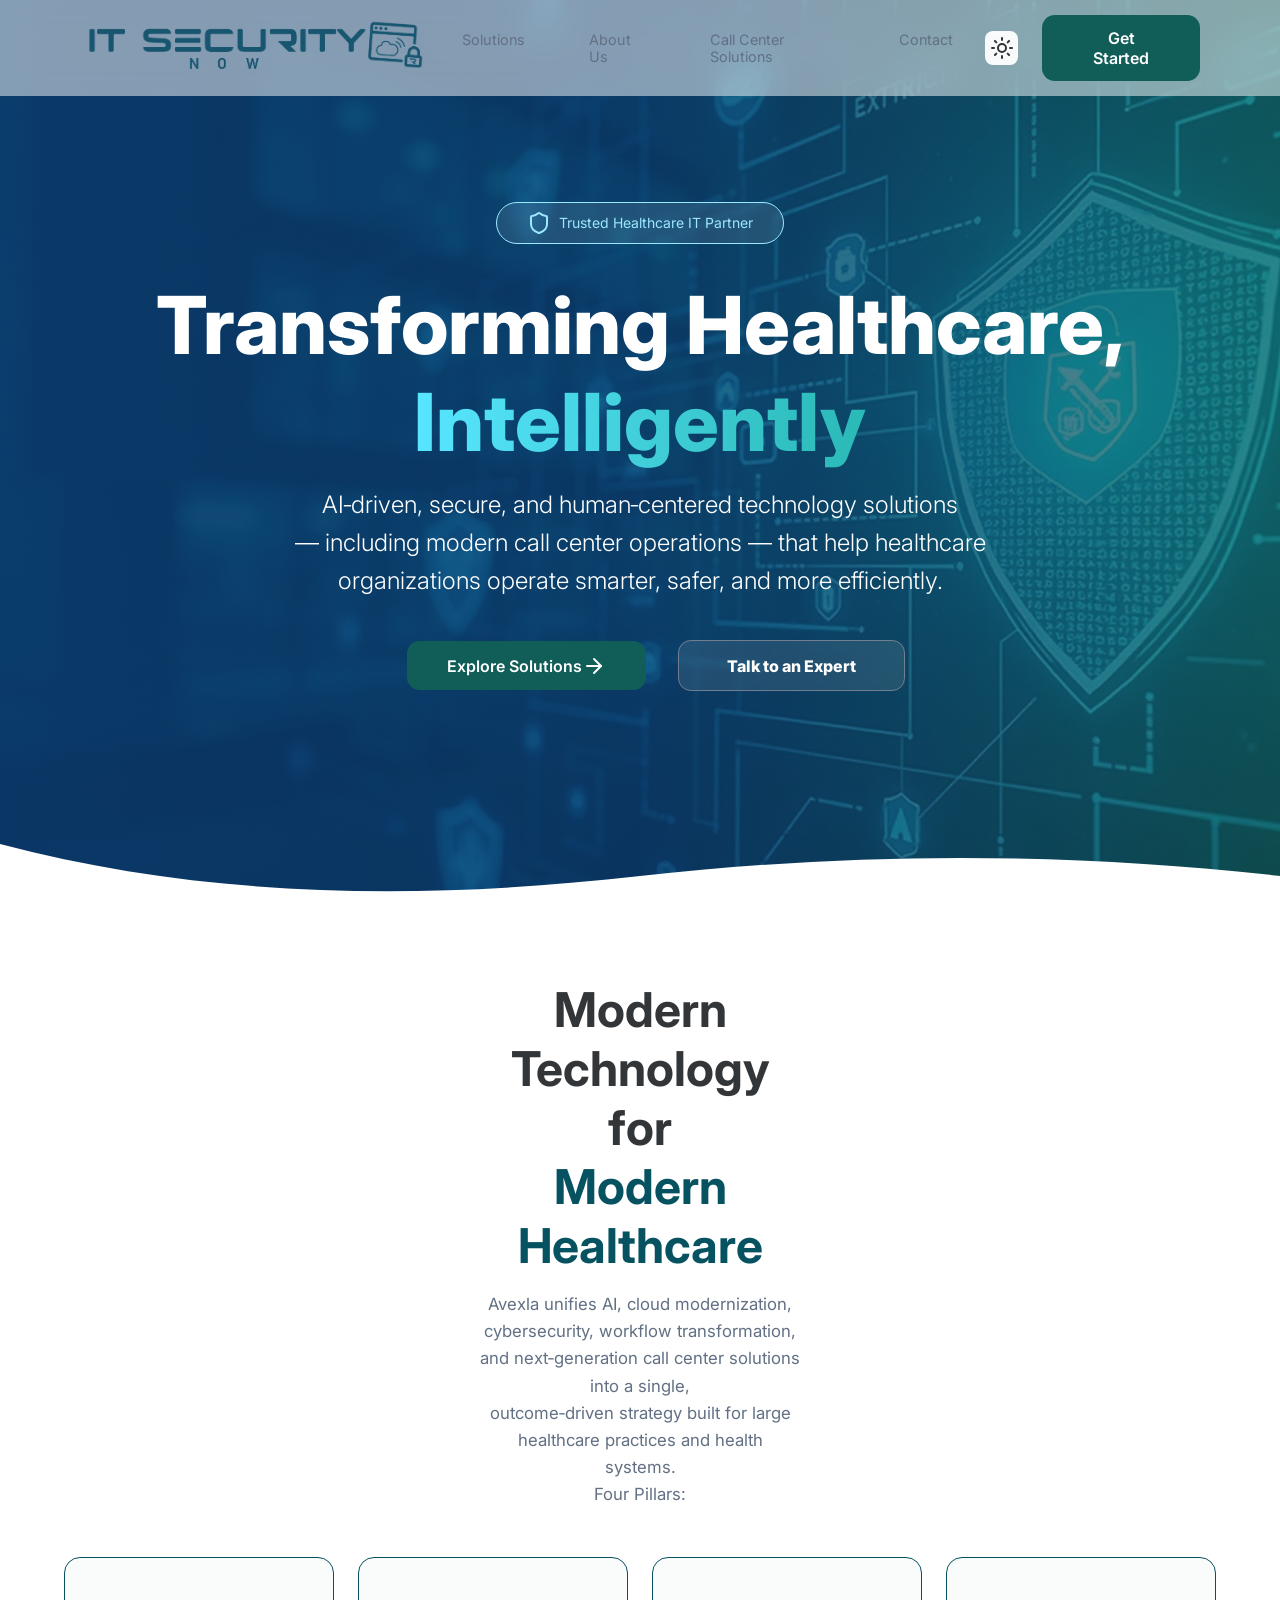
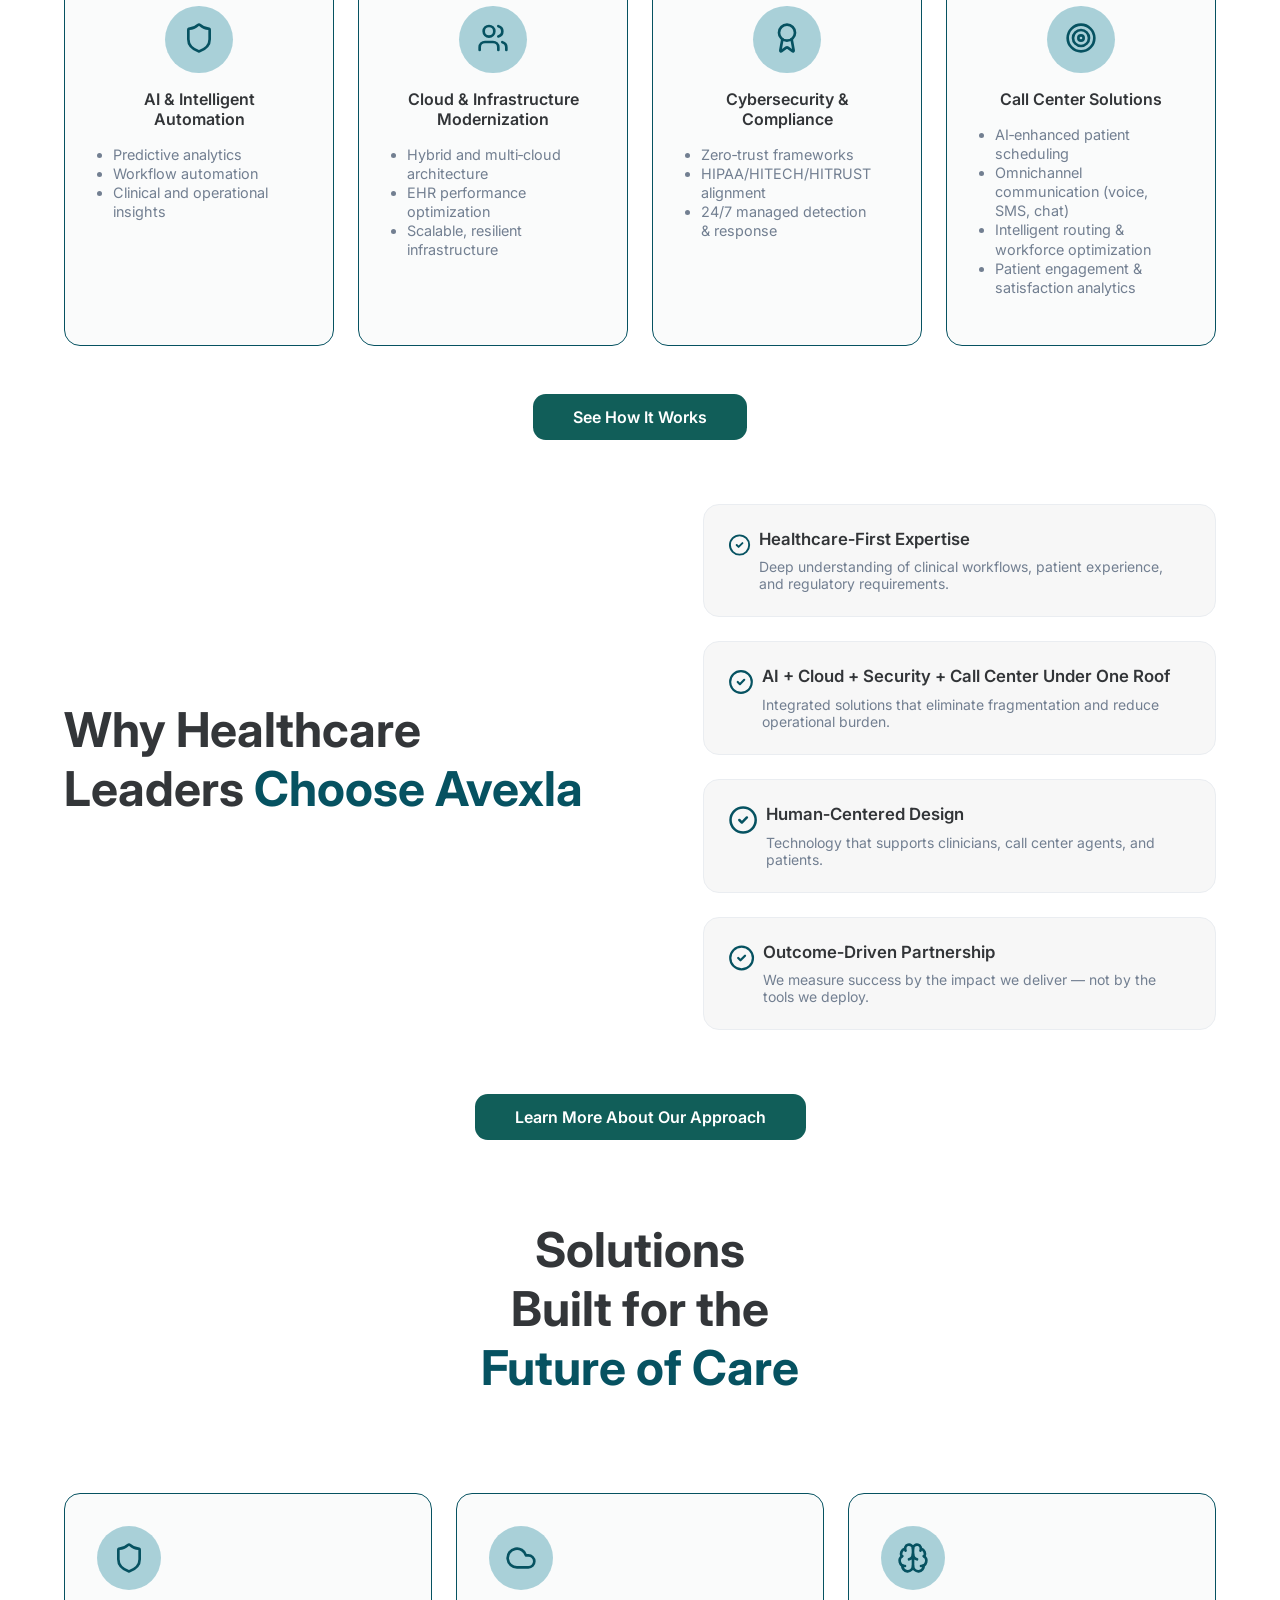
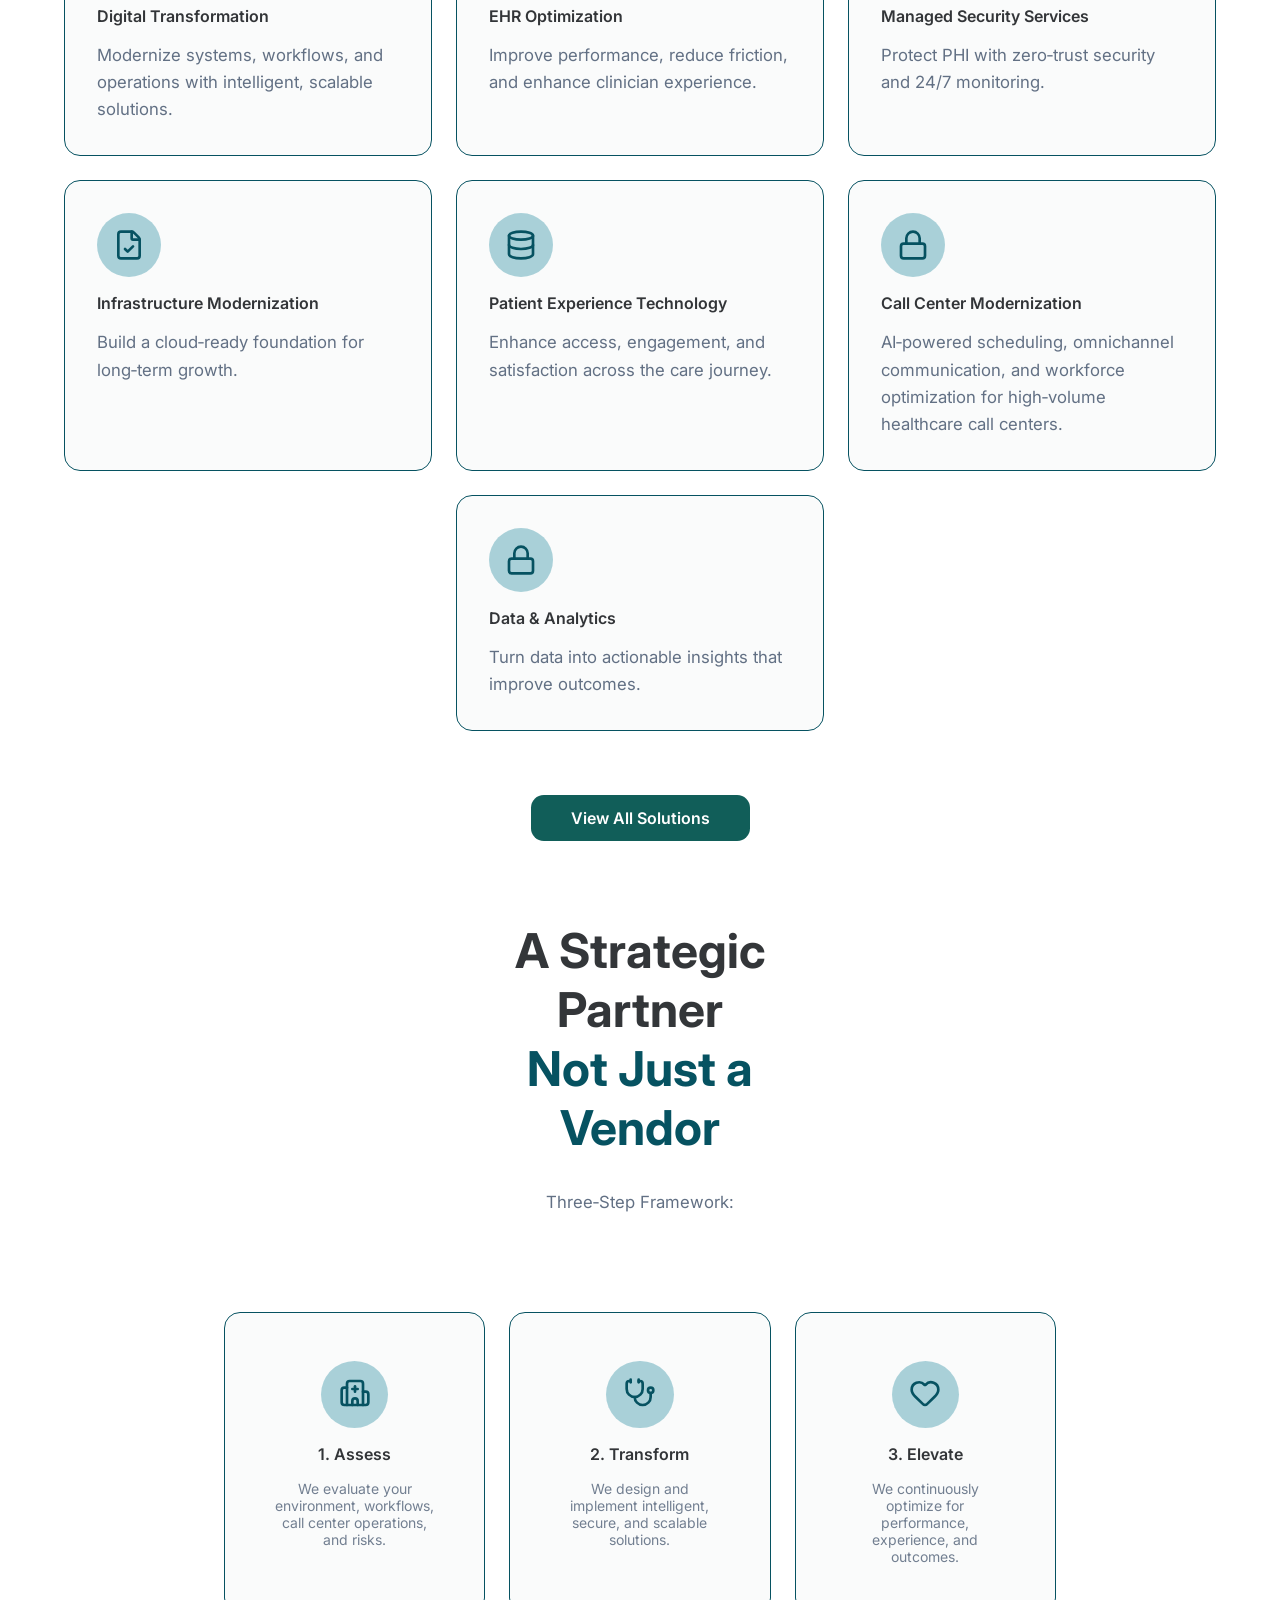
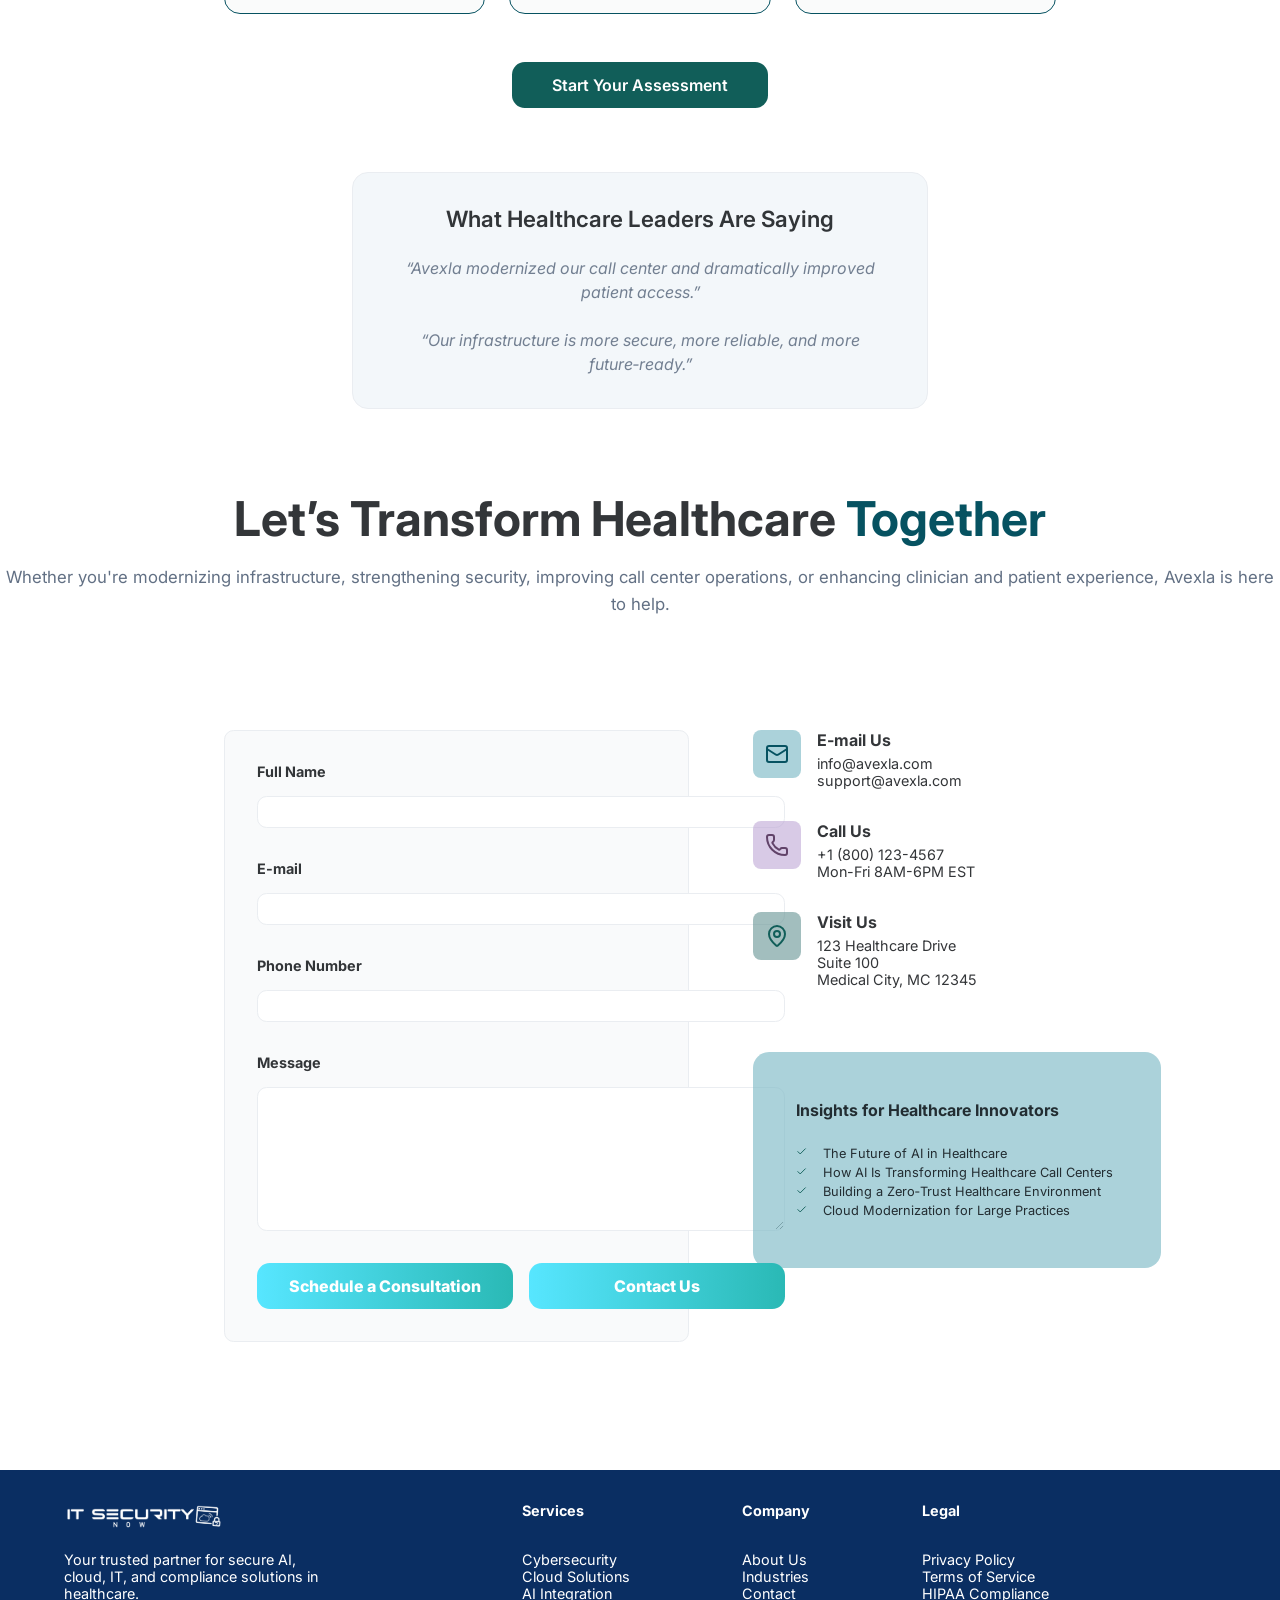
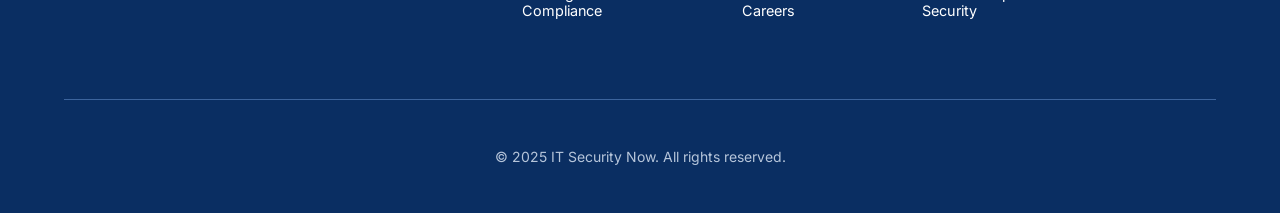
==== index.html @ 5bc13064 "adding the call center solutions sub page to the project" ====
<!DOCTYPE html>
<html lang="en">

<head>
    <meta charset="UTF-8"> 
    <meta name="viewport" content="width=device-width, initial-scale=1.0">
    <link href="https://fonts.googleapis.com/css2?family=Inter:wght@400;500;600;700;800&display=swap" rel="stylesheet">
    <link rel="stylesheet" href="style.css">
    <title>AVEXLA</title>
</head>

<body data-theme="light">
    <header>
        <div id="logo">
            <a href="./index.html"><img src="./assets/OneDrive_1_29-12-2025/ITSECURITYNOW_Logo_V2_Final_Teal Linear.png" width="350"
                alt="AVEXLA LOGO"></a>
        </div>
        <nav>
            <ul>
                <li><a href="./solutions.html">Solutions</a></li>
                <li><a href="./about.html">About Us</a></li>
                <li><a href="./callcenter.html">Call Center Solutions</a></li>
                <li><a href="./contact.html">Contact</a></li>
            </ul>
        </nav>
        <div id="nav-buttons">
            <button class="theme-toggle">
                <!-- sun icon -->
                <svg class="icon-sun" xmlns="http://www.w3.org/2000/svg" width="24" height="24"
                    viewBox="0 0 24 24" fill="none" stroke="currentColor" stroke-width="2" stroke-linecap="round"
                    stroke-linejoin="round" class="lucide lucide-sun-icon lucide-sun">
                    <circle cx="12" cy="12" r="4" />
                    <path d="M12 2v2" />
                    <path d="M12 20v2" />
                    <path d="m4.93 4.93 1.41 1.41" />
                    <path d="m17.66 17.66 1.41 1.41" />
                    <path d="M2 12h2" />
                    <path d="M20 12h2" />
                    <path d="m6.34 17.66-1.41 1.41" />
                    <path d="m19.07 4.93-1.41 1.41" />
                </svg>
                <!-- moon icon -->
                 <svg class="icon-moon" xmlns="http://www.w3.org/2000/svg" width="24" height="24" viewBox="0 0 24 24" fill="none" stroke="currentColor" stroke-width="2" stroke-linecap="round" stroke-linejoin="round" class="lucide lucide-moon-icon lucide-moon"><path d="M20.985 12.486a9 9 0 1 1-9.473-9.472c.405-.022.617.46.402.803a6 6 0 0 0 8.268 8.268c.344-.215.825-.004.803.401"/></svg>
            </button>
            <button class="primary-button">
                Get Started
            </button>
        </div>
    </header>
    <section id="banner">
        <p class="banner-content credential"> <svg xmlns="http://www.w3.org/2000/svg" width="24px" height="24px"
                viewBox="0 0 24 24" fill="none" stroke="currentColor" stroke-width="2" stroke-linecap="round"
                stroke-linejoin="round" class="lucide lucide-shield-icon lucide-shield">
                <path
                    d="M20 13c0 5-3.5 7.5-7.66 8.95a1 1 0 0 1-.67-.01C7.5 20.5 4 18 4 13V6a1 1 0 0 1 1-1c2 0 4.5-1.2 6.24-2.72a1.17 1.17 0 0 1 1.52 0C14.51 3.81 17 5 19 5a1 1 0 0 1 1 1z" />
            </svg>Trusted Healthcare IT Partner</p>
        <h1 class="banner-content" id="main-title">Transforming Healthcare,<br>
            <span>Intelligently </span>
        </h1>
        <h3 class="banner-content">AI‑driven, secure, and human‑centered technology solutions <br>— including modern
            call center operations —
            that help healthcare organizations operate smarter, safer, and more efficiently.</h3>
        <div class="banner-buttons">
            <button class="banner-content" id="schedule-button">Explore Solutions <svg
                    xmlns="http://www.w3.org/2000/svg" width="24" height="24" viewBox="0 0 24 24" fill="none"
                    stroke="currentColor" stroke-width="2" stroke-linecap="round" stroke-linejoin="round"
                    class="lucide lucide-arrow-right-icon lucide-arrow-right">
                    <path d="M5 12h14" />
                    <path d="m12 5 7 7-7 7" />
                </svg></button>
            <button class="banner-content secondary-button">Talk to an Expert</button>
        </div>
        <!-- WAVE -->
        <svg class="banner-wave" viewBox="0 0 1440 120" preserveAspectRatio="none">
            <path d="M0,64 C240,120 480,120 720,96 960,72 1200,72 1440,96 L1440,120 L0,120 Z" fill="#ffffff" />
        </svg>
    </section>
    <main>
        <section class="text-container" id="about">
            <h2>Modern Technology for<br><span>Modern Healthcare</span></h2>
            <p>Avexla unifies AI, cloud modernization, cybersecurity, workflow transformation, <br>and next‑generation call
                center solutions into a single, <br>outcome‑driven strategy built for large healthcare practices and
                health systems.<br>
                Four Pillars:</p>
        </section>
        <section class="cards-container">
            <div class="card">
                <div class="icon-container">
                    <svg class="blue-icon" xmlns="http://www.w3.org/2000/svg" width="24" height="24" viewBox="0 0 24 24"
                        fill="none" stroke="currentColor" stroke-width="2" stroke-linecap="round"
                        stroke-linejoin="round" class="lucide lucide-shield-icon lucide-shield">
                        <path
                            d="M20 13c0 5-3.5 7.5-7.66 8.95a1 1 0 0 1-.67-.01C7.5 20.5 4 18 4 13V6a1 1 0 0 1 1-1c2 0 4.5-1.2 6.24-2.72a1.17 1.17 0 0 1 1.52 0C14.51 3.81 17 5 19 5a1 1 0 0 1 1 1z" />
                    </svg>
                </div>
                <h5>AI & Intelligent <br>Automation</h5>
                <ul>
                    <li>Predictive analytics</li>
                    <li>Workflow automation</li>
                    <li>Clinical and operational insights</li>
                </ul>
            </div>
            <div class="card">
                <div class="icon-container">
                    <svg class="blue-icon" xmlns="http://www.w3.org/2000/svg" width="24" height="24" viewBox="0 0 24 24"
                        fill="none" stroke="currentColor" stroke-width="2" stroke-linecap="round"
                        stroke-linejoin="round" class="lucide lucide-users-icon lucide-users">
                        <path d="M16 21v-2a4 4 0 0 0-4-4H6a4 4 0 0 0-4 4v2" />
                        <path d="M16 3.128a4 4 0 0 1 0 7.744" />
                        <path d="M22 21v-2a4 4 0 0 0-3-3.87" />
                        <circle cx="9" cy="7" r="4" />
                    </svg>
                </div>
                <h5>Cloud & Infrastructure Modernization</h5>
                <ul>
                    <li>Hybrid and multi‑cloud architecture</li>
                    <li>EHR performance optimization</li>
                    <li>Scalable, resilient infrastructure</li>
                </ul>
            </div>
            <div class="card">
                <div class="icon-container">
                    <svg class="blue-icon" xmlns="http://www.w3.org/2000/svg" width="24" height="24" viewBox="0 0 24 24"
                        fill="none" stroke="currentColor" stroke-width="2" stroke-linecap="round"
                        stroke-linejoin="round" class="lucide lucide-award-icon lucide-award">
                        <path
                            d="m15.477 12.89 1.515 8.526a.5.5 0 0 1-.81.47l-3.58-2.687a1 1 0 0 0-1.197 0l-3.586 2.686a.5.5 0 0 1-.81-.469l1.514-8.526" />
                        <circle cx="12" cy="8" r="6" />
                    </svg>
                </div>
                <h5>Cybersecurity & Compliance</h5>
                <ul>
                    <li>Zero‑trust frameworks</li>
                    <li>HIPAA/HITECH/HITRUST alignment</li>
                    <li>24/7 managed detection & response</li>
                </ul>
            </div>
            <div class="card">
                <div class="icon-container">
                    <svg class="blue-icon" xmlns="http://www.w3.org/2000/svg" width="24" height="24" viewBox="0 0 24 24"
                        fill="none" stroke="currentColor" stroke-width="2" stroke-linecap="round"
                        stroke-linejoin="round" class="lucide lucide-target-icon lucide-target">
                        <circle cx="12" cy="12" r="10" />
                        <circle cx="12" cy="12" r="6" />
                        <circle cx="12" cy="12" r="2" />
                    </svg>
                </div>
                <h5>Call Center Solutions</h5>
                <ul>
                    <li>AI‑enhanced patient scheduling</li>
                    <li>Omnichannel communication (voice, SMS, chat)</li>
                    <li>Intelligent routing & workforce optimization</li>
                    <li>Patient engagement & satisfaction analytics</li>
                </ul>
            </div>
        </section>
        <div>
            <button class="primary-button">See How It Works</button>
        </div>
        <section class="reasons-why">
            <div id="why">
                <h2>Why Healthcare Leaders <span>Choose Avexla</span></h2>
            </div>
            <div id="reasons">
                <ul>
                    <div class="list">
                        <svg class="reasons-icon" xmlns="http://www.w3.org/2000/svg" width="24" height="24"
                            viewBox="0 0 24 24" fill="none" stroke="currentColor" stroke-width="2"
                            stroke-linecap="round" stroke-linejoin="round"
                            class="lucide lucide-circle-check-icon lucide-circle-check">
                            <circle cx="12" cy="12" r="10" />
                            <path d="m9 12 2 2 4-4" />
                        </svg>
                        <li>
                            <h6>Healthcare‑First Expertise</h6>
                            <p>Deep understanding of clinical workflows, patient experience, and regulatory
                                requirements.</p>
                        </li>
                    </div>
                    <div class="list">
                        <svg class="reasons-icon" xmlns="http://www.w3.org/2000/svg" width="24" height="24"
                            viewBox="0 0 24 24" fill="none" stroke="currentColor" stroke-width="2"
                            stroke-linecap="round" stroke-linejoin="round"
                            class="lucide lucide-circle-check-icon lucide-circle-check">
                            <circle cx="12" cy="12" r="10" />
                            <path d="m9 12 2 2 4-4" />
                        </svg>
                        <li>
                            <h6>AI + Cloud + Security + Call Center Under One Roof</h6>
                            <p>Integrated solutions that eliminate fragmentation and reduce operational burden.</p>
                        </li>
                    </div>
                    <div class="list">
                        <svg class="reasons-icon" xmlns="http://www.w3.org/2000/svg" width="24" height="24"
                            viewBox="0 0 24 24" fill="none" stroke="currentColor" stroke-width="2"
                            stroke-linecap="round" stroke-linejoin="round"
                            class="lucide lucide-circle-check-icon lucide-circle-check">
                            <circle cx="12" cy="12" r="10" />
                            <path d="m9 12 2 2 4-4" />
                        </svg>
                        <li>
                            <h6>Human‑Centered Design</h6>
                            <p>Technology that supports clinicians, call center agents, and patients.</p>
                        </li>
                    </div>
                    <div class="list">
                        <svg class="reasons-icon" xmlns="http://www.w3.org/2000/svg" width="24" height="24"
                            viewBox="0 0 24 24" fill="none" stroke="currentColor" stroke-width="2"
                            stroke-linecap="round" stroke-linejoin="round"
                            class="lucide lucide-circle-check-icon lucide-circle-check">
                            <circle cx="12" cy="12" r="10" />
                            <path d="m9 12 2 2 4-4" />
                        </svg>
                        <li>
                            <h6>Outcome‑Driven Partnership</h6>
                            <p>We measure success by the impact we deliver — not by the tools we deploy.</p>
                        </li>
                    </div>
                </ul>
            </div>
        </section>
        <div>
            <button class="primary-button">Learn More About Our Approach</button>
        </div>
        <section id="solutions">
            <div class="text-container">
                <h2>Solutions Built for the <span>Future of Care</span></h2>
                <!-- <p>Vendor-agnostic services tailored to maximize your healthcare organization's IT capabilities</p> -->
            </div>
            <div class="cards2-container">
                <div class="card2">
                    <div class="icon-container-start-alignment">
                        <svg class="blue-icon" xmlns="http://www.w3.org/2000/svg" width="24" height="24"
                            viewBox="0 0 24 24" fill="none" stroke="currentColor" stroke-width="2"
                            stroke-linecap="round" stroke-linejoin="round"
                            class="lucide lucide-shield-icon lucide-shield">
                            <path
                                d="M20 13c0 5-3.5 7.5-7.66 8.95a1 1 0 0 1-.67-.01C7.5 20.5 4 18 4 13V6a1 1 0 0 1 1-1c2 0 4.5-1.2 6.24-2.72a1.17 1.17 0 0 1 1.52 0C14.51 3.81 17 5 19 5a1 1 0 0 1 1 1z" />
                        </svg>
                    </div>
                    <h5>Digital Transformation</h5>
                    <p>Modernize systems, workflows, and operations with intelligent, scalable solutions.</p>
                </div>
                <div class="card2">
                    <div class="icon-container-start-alignment">
                        <svg class="blue-icon" xmlns="http://www.w3.org/2000/svg" width="24" height="24"
                            viewBox="0 0 24 24" fill="none" stroke="currentColor" stroke-width="2"
                            stroke-linecap="round" stroke-linejoin="round"
                            class="lucide lucide-cloud-icon lucide-cloud">
                            <path d="M17.5 19H9a7 7 0 1 1 6.71-9h1.79a4.5 4.5 0 1 1 0 9Z" />
                        </svg>
                    </div>
                    <h5>EHR Optimization</h5>
                    <p>Improve performance, reduce friction, and enhance clinician experience.</p>
                </div>
                <div class="card2">
                    <div class="icon-container-start-alignment">
                        <svg class="blue-icon" xmlns="http://www.w3.org/2000/svg" width="24" height="24"
                            viewBox="0 0 24 24" fill="none" stroke="currentColor" stroke-width="2"
                            stroke-linecap="round" stroke-linejoin="round"
                            class="lucide lucide-brain-icon lucide-brain">
                            <path d="M12 18V5" />
                            <path d="M15 13a4.17 4.17 0 0 1-3-4 4.17 4.17 0 0 1-3 4" />
                            <path d="M17.598 6.5A3 3 0 1 0 12 5a3 3 0 1 0-5.598 1.5" />
                            <path d="M17.997 5.125a4 4 0 0 1 2.526 5.77" />
                            <path d="M18 18a4 4 0 0 0 2-7.464" />
                            <path d="M19.967 17.483A4 4 0 1 1 12 18a4 4 0 1 1-7.967-.517" />
                            <path d="M6 18a4 4 0 0 1-2-7.464" />
                            <path d="M6.003 5.125a4 4 0 0 0-2.526 5.77" />
                        </svg>
                    </div>
                    <h5>Managed Security Services</h5>
                    <p>Protect PHI with zero‑trust security and 24/7 monitoring.</p>
                </div>
                <div class="card2">
                    <div class="icon-container-start-alignment">
                        <svg class="blue-icon" xmlns="http://www.w3.org/2000/svg" width="24" height="24"
                            viewBox="0 0 24 24" fill="none" stroke="currentColor" stroke-width="2"
                            stroke-linecap="round" stroke-linejoin="round"
                            class="lucide lucide-file-check-icon lucide-file-check">
                            <path
                                d="M6 22a2 2 0 0 1-2-2V4a2 2 0 0 1 2-2h8a2.4 2.4 0 0 1 1.704.706l3.588 3.588A2.4 2.4 0 0 1 20 8v12a2 2 0 0 1-2 2z" />
                            <path d="M14 2v5a1 1 0 0 0 1 1h5" />
                            <path d="m9 15 2 2 4-4" />
                        </svg>
                    </div>
                    <h5>Infrastructure Modernization</h5>
                    <p>Build a cloud‑ready foundation for long‑term growth.</p>
                </div>
                <div class="card2">
                    <div class="icon-container-start-alignment">
                        <svg class="blue-icon" xmlns="http://www.w3.org/2000/svg" width="24" height="24"
                            viewBox="0 0 24 24" fill="none" stroke="currentColor" stroke-width="2"
                            stroke-linecap="round" stroke-linejoin="round"
                            class="lucide lucide-database-icon lucide-database">
                            <ellipse cx="12" cy="5" rx="9" ry="3" />
                            <path d="M3 5V19A9 3 0 0 0 21 19V5" />
                            <path d="M3 12A9 3 0 0 0 21 12" />
                        </svg>
                    </div>
                    <h5>Patient Experience Technology</h5>
                    <p>Enhance access, engagement, and satisfaction across the care journey.</p>
                </div>
                <div class="card2">
                    <div class="icon-container-start-alignment">
                        <svg class="blue-icon" xmlns="http://www.w3.org/2000/svg" width="24" height="24"
                            viewBox="0 0 24 24" fill="none" stroke="currentColor" stroke-width="2"
                            stroke-linecap="round" stroke-linejoin="round" class="lucide lucide-lock-icon lucide-lock">
                            <rect width="18" height="11" x="3" y="11" rx="2" ry="2" />
                            <path d="M7 11V7a5 5 0 0 1 10 0v4" />
                        </svg>
                    </div>
                    <h5>Call Center Modernization</h5>
                    <p>AI‑powered scheduling, omnichannel communication, and workforce optimization for high‑volume
                        healthcare call centers.</p>
                </div>
                <div class="card2">
                    <div class="icon-container-start-alignment">
                        <svg class="blue-icon" xmlns="http://www.w3.org/2000/svg" width="24" height="24"
                            viewBox="0 0 24 24" fill="none" stroke="currentColor" stroke-width="2"
                            stroke-linecap="round" stroke-linejoin="round" class="lucide lucide-lock-icon lucide-lock">
                            <rect width="18" height="11" x="3" y="11" rx="2" ry="2" />
                            <path d="M7 11V7a5 5 0 0 1 10 0v4" />
                        </svg>
                    </div>
                    <h5>Data & Analytics</h5>
                    <p>Turn data into actionable insights that improve outcomes.</p>
                </div>
            </div>
            <button class="primary-button">View All Solutions</button>
        </section>
        <section class="text-container" id="focus">
            <h2>A Strategic Partner <span>Not Just a Vendor</span></h2>
            <p>Three‑Step Framework:</p>
        </section>
        <section class="cards3-container">
            <div class="card">
                <div class="blue-icon-container">
                    <svg class="blue-icon" xmlns="http://www.w3.org/2000/svg" width="24" height="24" viewBox="0 0 24 24"
                        fill="none" stroke="currentColor" stroke-width="2" stroke-linecap="round"
                        stroke-linejoin="round" class="lucide lucide-hospital-icon lucide-hospital">
                        <path d="M12 7v4" />
                        <path d="M14 21v-3a2 2 0 0 0-4 0v3" />
                        <path d="M14 9h-4" />
                        <path d="M18 11h2a2 2 0 0 1 2 2v6a2 2 0 0 1-2 2H4a2 2 0 0 1-2-2v-9a2 2 0 0 1 2-2h2" />
                        <path d="M18 21V5a2 2 0 0 0-2-2H8a2 2 0 0 0-2 2v16" />
                    </svg>
                </div>
                <h5>1. Assess</h5>
                <p>We evaluate your environment, workflows, call center operations, and risks.</p>
            </div>
            <div class="card">
                <div class="blue-icon-container">
                    <svg class="blue-icon" xmlns="http://www.w3.org/2000/svg" width="24" height="24" viewBox="0 0 24 24"
                        fill="none" stroke="currentColor" stroke-width="2" stroke-linecap="round"
                        stroke-linejoin="round" class="lucide lucide-stethoscope-icon lucide-stethoscope">
                        <path d="M11 2v2" />
                        <path d="M5 2v2" />
                        <path d="M5 3H4a2 2 0 0 0-2 2v4a6 6 0 0 0 12 0V5a2 2 0 0 0-2-2h-1" />
                        <path d="M8 15a6 6 0 0 0 12 0v-3" />
                        <circle cx="20" cy="10" r="2" />
                    </svg>
                </div>
                <h5>2. Transform</h5>
                <p>We design and implement intelligent, secure, and scalable solutions.</p>
            </div>
            <div class="card">
                <div class="blue-icon-container">
                    <svg class="blue-icon" xmlns="http://www.w3.org/2000/svg" width="24" height="24" viewBox="0 0 24 24"
                        fill="none" stroke="currentColor" stroke-width="2" stroke-linecap="round"
                        stroke-linejoin="round" class="lucide lucide-heart-icon lucide-heart">
                        <path
                            d="M2 9.5a5.5 5.5 0 0 1 9.591-3.676.56.56 0 0 0 .818 0A5.49 5.49 0 0 1 22 9.5c0 2.29-1.5 4-3 5.5l-5.492 5.313a2 2 0 0 1-3 .019L5 15c-1.5-1.5-3-3.2-3-5.5" />
                    </svg>
                </div>
                <h5>3. Elevate</h5>
                <p>We continuously optimize for performance, experience, and outcomes.</p>
            </div>
        </section>
        <button class="primary-button">Start Your Assessment</button>
        <section class="testimonials">
            <h4>What Healthcare Leaders Are Saying</h4>
            <p><em>“Avexla modernized our call center and dramatically improved patient access.”</em></p>
            <p><em>“Our infrastructure is more secure, more reliable, and more future‑ready.”</em></p>
        </section>
        <section class="form-title">
            <div>
                <h2>Let’s Transform Healthcare <span>Together</span></h2>
                <p>Whether you're modernizing infrastructure, strengthening security, improving call center operations,
                    or enhancing clinician and patient experience, Avexla is here to help.</p>
            </div>
        </section>
        <section class="form-area">
             <section class="form-container">
                <form action="/submit-page" method="POST">
                    <div class="input">
                        <label for="name">Full Name</label>
                        <input type="text" class="blank" id="name" name="user_name" required>
                    </div>
                    <div class="input">
                        <label for="mail">E-mail</label>
                        <input type="e-mail" class="blank" id="mail" name="user_mail">
                    </div>
                    <div class="input">
                        <label for="phone">Phone Number</label>
                        <input type="tel" class="blank" id="phone-number" name="phone_number" pattern="[0-9]{10,11}"
                            title="Digite um número de telefone válido (apenas números)">
                    </div>
                    <div class="input">
                        <label for="msg">Message</label>
                        <textarea id="msg-blank" name="user_message"></textarea>
                    </div>
                    <div class="form-button">
                        <button type="submit">Schedule a Consultation</button>
                        <button class="secondary-button">Contact Us</button>
                    </div>
                </form>
            </section>
            <aside>
                <ul class="contact">
                    <li>
                        <div id="mail-icon">
                            <svg class="blue-icon" xmlns="http://www.w3.org/2000/svg" width="24" height="24"
                                viewBox="0 0 24 24" fill="none" stroke="currentColor" stroke-width="2"
                                stroke-linecap="round" stroke-linejoin="round"
                                class="lucide lucide-mail-icon lucide-mail">
                                <path d="m22 7-8.991 5.727a2 2 0 0 1-2.009 0L2 7" />
                                <rect x="2" y="4" width="20" height="16" rx="2" />
                            </svg>
                        </div>
                        <div>
                            <h6>E-mail Us</h6>
                            <p>info@avexla.com <br>
                                support@avexla.com</p>
                        </div>
                    </li>
                    <li>
                        <div id="phone-icon">
                            <svg class="purple-icon" xmlns="http://www.w3.org/2000/svg" width="24" height="24"
                                viewBox="0 0 24 24" fill="none" stroke="currentColor" stroke-width="2"
                                stroke-linecap="round" stroke-linejoin="round"
                                class="lucide lucide-phone-icon lucide-phone">
                                <path
                                    d="M13.832 16.568a1 1 0 0 0 1.213-.303l.355-.465A2 2 0 0 1 17 15h3a2 2 0 0 1 2 2v3a2 2 0 0 1-2 2A18 18 0 0 1 2 4a2 2 0 0 1 2-2h3a2 2 0 0 1 2 2v3a2 2 0 0 1-.8 1.6l-.468.351a1 1 0 0 0-.292 1.233 14 14 0 0 0 6.392 6.384" />
                            </svg>
                        </div>
                        <div>
                            <h6>Call Us</h6>
                            <p>+1 (800) 123-4567 <br>
                                Mon-Fri 8AM-6PM EST</p>
                        </div>
                    </li>
                    <li>
                        <div id="pin-icon">
                            <svg class="green-icon" xmlns="http://www.w3.org/2000/svg" width="24" height="24"
                                viewBox="0 0 24 24" fill="none" stroke="currentColor" stroke-width="2"
                                stroke-linecap="round" stroke-linejoin="round"
                                class="lucide lucide-map-pin-icon lucide-map-pin">
                                <path
                                    d="M20 10c0 4.993-5.539 10.193-7.399 11.799a1 1 0 0 1-1.202 0C9.539 20.193 4 14.993 4 10a8 8 0 0 1 16 0" />
                                <circle cx="12" cy="10" r="3" />
                            </svg>
                        </div>
                        <div>
                            <h6>Visit Us</h6>
                            <p>123 Healthcare Drive <br>
                                Suite 100 <br>
                                Medical City, MC 12345</p>
                        </div>
                    </li>
                </ul>
                <div class="partnering">
                    <h5>Insights for Healthcare Innovators</h5>
                    <ul>
                        <li><svg class="green-check" xmlns="http://www.w3.org/2000/svg" width="24" height="24"
                                viewBox="0 0 24 24" fill="none" stroke="currentColor" stroke-width="2"
                                stroke-linecap="round" stroke-linejoin="round"
                                class="lucide lucide-check-icon lucide-check">
                                <path d="M20 6 9 17l-5-5" />
                            </svg>The Future of AI in Healthcare</li>
                        <li><svg class="green-check" xmlns="http://www.w3.org/2000/svg" width="24" height="24"
                                viewBox="0 0 24 24" fill="none" stroke="currentColor" stroke-width="2"
                                stroke-linecap="round" stroke-linejoin="round"
                                class="lucide lucide-check-icon lucide-check">
                                <path d="M20 6 9 17l-5-5" />
                            </svg>How AI Is Transforming Healthcare Call Centers</li>
                        <li><svg class="green-check" xmlns="http://www.w3.org/2000/svg" width="24" height="24"
                                viewBox="0 0 24 24" fill="none" stroke="currentColor" stroke-width="2"
                                stroke-linecap="round" stroke-linejoin="round"
                                class="lucide lucide-check-icon lucide-check">
                                <path d="M20 6 9 17l-5-5" />
                            </svg>Building a Zero‑Trust Healthcare Environment</li>
                        <li><svg class="green-check" xmlns="http://www.w3.org/2000/svg" width="24" height="24"
                                viewBox="0 0 24 24" fill="none" stroke="currentColor" stroke-width="2"
                                stroke-linecap="round" stroke-linejoin="round"
                                class="lucide lucide-check-icon lucide-check">
                                <path d="M20 6 9 17l-5-5" />
                            </svg>Cloud Modernization for Large Practices</li>
                    </ul>
                </div>
            </aside>
        </section>
    </main>
    <footer>
        <div class="links">
            <div class="logo-area">
                <img class="white-logo"
                    src="./assets/OneDrive_1_29-12-2025/ITSECURITYNOW_Logo_V2_Final_White Linear.png" alt="ITSN Logo">
                <p>Your trusted partner for secure AI, cloud, IT, and compliance solutions in healthcare.</p>
            </div>
            <ul class="links-list">
                <li><a href=""><b>Services</b></a></li>
                <li><a href="">Cybersecurity</a></li>
                <li><a href="">Cloud Solutions</a></li>
                <li><a href="">AI Integration</a></li>
                <li><a href="">Compliance</a></li>
            </ul>
            <ul>
                <li><a href=""><b>Company</b></a></li>
                <li><a href="">About Us</a></li>
                <li><a href="">Industries</a></li>
                <li><a href="">Contact</a></li>
                <li><a href="">Careers</a></li>
            </ul>
            <ul>
                <li><a href=""><b>Legal</b></a></li>
                <li><a href="">Privacy Policy</a></li>
                <li><a href="">Terms of Service</a></li>
                <li><a href="">HIPAA Compliance</a></li>
                <li><a href="">Security</a></li>
            </ul>
        </div>
        <div class="copyright">
            <div class="copyright-inner">
                <p>© 2025 IT Security Now. All rights reserved.</p>
            </div>
        </div>
    </footer>
    <script src="./avexla.js"></script>
</body>
</html>
---- style.css ----
*{
    margin: 0;
    padding: 0;
    box-sizing: border-box;
    font-family: 'Inter', sans-serif;
}

:root {
    --menu-links: #627084;
    --bg-color: #FFFFFF;
    --header-bg-color: #ffffff80;
    --credential-bg: #eeeeee1a;
    --gradient: linear-gradient(to right, #0b3b6ee6, #0b3b6ecc, #115f5cb3);
    --button: #115e59;
    --button-gradient: linear-gradient(to right, #57e6ff, #2ab9b5);
    --logo-text: #0B3B6E;
    --button-hover: #0D8B5E;
    --secondary-button-hover: #fefefe4d;
    --border: #eaedf1;
    --cards-fill: #fafbfb;
    --main-text: #727f91;
    --white-text: #FFFFFF;
    --title-text: #000407cc;
    --light-blue: #9be8ff; 
    --testimonials-fill: #f3f7fa;
    --why-background: #f7f7f7;
    --blue-icon: #065261;
    --blue-icon-background: #87bfcab2;
    --green-icon: #115e59;
    --green-icon-background: #6a96969e;   
    --purple-icon: #614369;
    --purple-icon-background: #bba2d391;
    --form-background: #f9fafb;
    --footer-copyright: #b6c5da;
    --footer-border: #3c649d;
    --footer-bg: #0a2e62;
    --shadow: #0000002e;
    --transparent: transparent;
}

[data-theme="dark"] {
    --menu-links: #64748b;
    --bg-color: #0A1628;
    --header-bg-color: #0d1a3680;
    --credential-bg: #eeeeee1a;
    --gradient: linear-gradient(to right, #0b3b6ee6, #0b3b6ecc, #115f5cb3);
    --button: #115e59;
    --button-gradient: linear-gradient(to right, #57e6ff, #2ab9b5);
    --logo-text: #FFFFFF;
    --button-hover: #4fb0ff;
    --secondary-button-hover: #fefefe4d;
    --border: #334155;
    --cards-fill: #01334670;
    --main-text: #94a3b8;
    --white-text: #FFFFFF;
    --title-text: #FFFFFF;
    --light-blue: #67e8f9;
    --testimonials-fill: #1e293b;
    --why-background: #03262f7b;
    --blue-icon: #67e8f9;
    --blue-icon-background: #153e43c1;
    --green-icon: #22c581;
    --green-icon-background: #12645691;
    --purple-icon: #b05bff;
    --purple-icon-background: #3d215793;
    --form-background: #081325;
    --footer-copyright: #b6c5da;
    --footer-border : #b6c5da;
    --footer-bg: #021024;
    --shadow: #bebebe2e;
    --transparent: transparent;
}

body{
    margin: 0;
    padding: 0;
    font-size: 14px;
    background-color: var(--bg-color);
}

h1 {
    font-size: 5rem;
    font-weight: 800;
}

h2 {
    font-size: 3rem;
    font-weight: 700;
}

h3 {
    font-size: 1.5rem;
}

.primary-button{
    background-color: var(--button);
    color: var(--white-text);
    border: 0;
    border-radius: .8rem;
    font-weight: 600;
    padding: .8rem 1.1rem;
    margin-top: 5rem;
}
.primary-button:hover{
    background-color: var(--button-hover);
    transform: scale(1.04);
    box-shadow: 0 10px 24px var(--shadow);
    cursor: pointer;
}

                          /* ---------       HEADER        ---------                       */

header{
    background-color: var(--header-bg-color);
    z-index: 1000;
    padding: .8rem 5rem;

    display: flex;
    justify-content: space-between;
    align-items: center;

    position: fixed;
    top: 0;
    left: 0;
    width: 100%;

    backdrop-filter: blur(1rem);
}

#logo{
    display: flex;
    flex-direction: row;
    align-items: center;
}
.logo-icon{
    width: 2rem;
    height: 2rem;
    stroke: var(--logo-text);
}
#logo p{
    margin-left: 1rem;
    font-size: 1.3rem;
    font-weight: 800;
}

nav ul{
    display: flex;
    flex-direction: row;
    justify-content: space-between;
}

nav ul li{
    list-style: none;
    font-family: 'Inter';
    font-size: .9rem;
    padding:  .08rem 2rem;
}
nav ul li a:hover{
    color: var(--button-hover);
}

a{
    text-decoration: none;
    color: var(--menu-links);
}
.theme-toggle{
    background-color: var(--form-background);
    border: none;
    border-radius: .5rem;
    padding: .3rem;
}
.theme-toggle:hover{
    background-color: var(--main-text);
    cursor: pointer;
}
.icon-sun {
  display: block;
  color: var(--title-text);
}

.icon-moon {
  display: none;
  color: var(--white-text);
}

[data-theme="light"] .icon-sun {
  display: block;
}
[data-theme="dark"] .icon-moon {
  display: none;
}

[data-theme="dark"] .icon-moon {
  display: block;
}
[data-theme="dark"] .icon-sun {
  display: none;
}


#nav-buttons{
    display: flex;
    align-items: center;
    gap: 1.5rem;
}
                                                                                                 /* BANNER */

#banner{
    position: relative;
    min-height: 100vh;
    display: flex;
    flex-direction: column;
    justify-content: center;
    align-items: center;
    text-align: center;
    background-image: url("./assets/hero-bg.jpg");
    background-size: cover;
    background-position: center;
    padding-bottom: 5rem;
}
#banner::after {
    content: '';
    position: absolute;
    inset: 0;
    background: var(--gradient);
    z-index: 1;
}
.banner-content{
    margin-top: 2rem;
    position: relative;
    z-index: 3;
}
.credential{
    margin: 10rem auto 0;
    display: flex;
    align-items: center;
    background-color: var(--transparent);
    border: 0.01rem solid var(--light-blue);
    border-radius: 1.5rem;
    background-color: var(--credential-bg);
    backdrop-filter: blur(.2rem);
    padding: .5rem 1.9rem;
    color: var(--light-blue);
    gap: .5rem;
}
#banner h3{
    max-width: 50rem;
    margin: 1rem auto 0;
    color: var(--white-text);
    font-weight: 300;
    line-height: 1.6;
    font-size: 1.5rem;
} 
.banner-wave {
    position: absolute;
    bottom: 0;
    left: 0;
    width: 100%;
    height: 120px;
    z-index: 2;
}
.banner-wave path {
  fill: var(--bg-color);
}
.banner-buttons{
    margin: 1rem 0 4rem 0; 
    padding: 0;
    display: flex;
    flex-direction: row;
    align-items: center;
}
#schedule-button{
    background-color: var(--button);
    color: var(--white-text);
    border: 0;
    border-radius: .8rem;
    font-size: 1rem;
    font-weight: 600;
    padding: .8rem 2.5rem;
    margin: 1.5rem 2rem;
    display: flex;
    align-items: center;
}
#schedule-button:hover{
    background-color: var(--button-hover);
    transform: scale(1.04);
    box-shadow: 0 10px 24px var(--shadow);
    cursor: pointer;
}
                                                        /* MAIN */
                                                        /* ABOUT */

#about{
    font-size: 2rem;
    text-align: center;
}
#about h2{
    margin-bottom: 1rem;
    color: var(--title-text);
}
#about span{
    color: var(--blue-icon);
}
#about p{
    font-size: 1.05rem;
    line-height: 1.7rem;
    color: var(--menu-links);
}
.text-container{
    padding: 5rem 30rem 1rem;
}

#main-title{
    color: var(--white-text);
    font-weight: 800;
    font-size: 5rem;
}
#main-title span {
  background: var(--button-gradient);
  -webkit-background-clip: text;
  background-clip: text;
  color: var(--transparent);
}
.banner-content h3{
    color: var(--white-text);
    font-weight: 300;
}
.cards-container{
    width: 100%;
    padding: 2rem 4rem 3rem;
    display: grid;
    grid-template-columns: repeat(auto-fit, minmax(15.70rem, 1fr));
    margin: auto;
    gap: 1.5rem;
    justify-content: center;
}
.secondary-button{
    background-color: var(--transparent);
    border: 0.01rem solid var(--main-text);
    border-radius: .8rem;
    color: var(--white-text);
    font-size: 1rem;
    font-weight: 800;
    background-color: var(--credential-bg);
    backdrop-filter: blur(.2rem);
    padding: .9rem 3rem;
    margin-top: 0rem;
}
.secondary-button:hover{
    cursor: pointer;
    background-color: var(--secondary-button-hover);
}
.card{
    background-color: var(--cards-fill);
    padding:  3rem;
    border: 0.0001rem solid var(--blue-icon);
    border-radius: 1rem;
    text-align: center;
    max-width: 20rem;
    transition: 
        transform 0.7s ease,
        box-shadow 0.2s ease;
}
.card:hover{
    transform: scale(1.02);
    box-shadow: 0 10px 24px var(--shadow);
    cursor: pointer;
}
.card h5{
    margin-top: 1rem;
    font-size: 1rem;
    font-weight: 600;
    color: var(--title-text);
}
.card ul{
    margin-top: 1rem;
    font-size: .9rem;
    color: var(--main-text);
    line-height: 1.2rem;
}
.card ul li{
    text-align: left;
}
.card p{
    color: var(--main-text);
    margin-top: 1rem;
}
.icon-container{
    background-color: var(--blue-icon-background);
    width: 4.2rem;
    padding: 1rem;
    border-radius: 5rem;
    margin: auto;
}
.primary-button{
    background-color: var(--button);
    color: var(--white-text);
    border: 0;
    border-radius: .8rem;
    font-size: 1rem;
    font-weight: 600;
    padding: .8rem 2.5rem;
    margin: auto;
    display: flex;
}
.primary-button:hover{
    background-color: var(--button-hover);
    transform: scale(1.04);
    box-shadow: 0 10px 24px var(--shadow);
    cursor: pointer;
}
                                                                  /* TESTIMONIALS */

.testimonials{
    margin: 4rem 22rem 5rem;
    background-color: var(--testimonials-fill);
    border: 0.01rem solid var(--border);
    border-radius: 1rem;
    padding: 2rem;
    text-align: center;
}
.testimonials h4{
    font-size: 1.4rem;
    font-weight: 600;
    color: var(--title-text);
}
.testimonials h3{
    color: var(--title-text);
}
.testimonials p{
    font-size: 1rem;
    margin-top: 1.5rem;
    color: var(--main-text);
    line-height: 1.5rem;
}

                                                        /* SOLUTIONS */

#solutions{
    font-size: 2rem;
    text-align: center;
}
#solutions h2{
    margin-bottom: 1rem;
    color: var(--title-text);
}
#solutions p{
    font-size: 1.05rem;
    line-height: 1.7rem;
    color: var(--menu-links);
}
#solutions .text-container span{
    color: var(--blue-icon)
}
.cards2-container{
    display: grid;
    grid-template-columns: 1fr 1fr 1fr;
    width: 100%;
    padding: 4rem;
    gap: 1.5rem;
}
.icon-container-start-alignment{
    background-color: var(--blue-icon-background);
    display: flex;
    align-self: center;
    width: 4rem;
    padding: 1rem;
    border-radius: 4rem;
}
.card2{
    background-color: var(--cards-fill);
    padding: 2rem;
    border: 0.0001rem solid var(--blue-icon);
    border-radius: 1rem;
    text-align: start;
        transition: 
        transform 0.7s ease,
        box-shadow 0.2s ease;
}
.card2:hover{
    transform: scale(1.02);
    box-shadow: 0 10px 24px var(--shadow);
    cursor: pointer;
}
.card2:last-child{
    grid-column: 2;
}
.card2 h5{
    margin-top: 1rem;
    font-size: 1rem;
    font-weight: 600;
    color: var(--title-text);
}
.card2 p{
    margin-top: 1rem;
    font-size: .9rem;
    color: var(--main-text);
}
.cards3-container{
    width: 75%;
    padding: 1rem 4rem 3rem;
    display: grid;
    grid-template-columns: repeat(auto-fit, minmax(15.70rem, 1fr));
    margin: auto;
    gap: 1.5rem;
    justify-content: center;
}
                                                          /* WHY */

.reasons-why{
    display: flex;
    flex-direction: row;
    align-items: center;
    padding: 4rem;
    gap: 4rem;
}
#why{
    display: flex;
    flex-direction: column;
    width: 60%;
    font-size: 2rem
}
#why h2{
    margin-bottom: 1rem;
    color: var(--title-text);
}
#why span { 
    color: var(--blue-icon);
}
#why p{
    margin-top: 1rem;
    font-size: 1.05rem;
    line-height: 1.7rem;
    color: var(--menu-links);
}
#reasons ul{
    display: flex;
    flex-direction: column;
    margin-left: 3rem;
    gap: 1.5rem;

}
.green-check{
    stroke: var(--green-icon);
    margin-right: 1rem;
    width: .7rem;
    height: .7rem;
}
.list{
    display: flex;
    flex-direction: row;
    background: var(--why-background);
    border: 0.0001rem solid var(--border);
    border-radius: 1rem;
    list-style-type: none;
    gap: .5rem;
    padding: 1.5rem;
        transition: 
        transform 0.7s ease,
        box-shadow 0.2s ease;
}
.list:hover{
    transform: scale(1.02);
    box-shadow: 0 10px 24px var(--shadow);
    cursor: pointer;
}
.list h6{
    font-size: 1.05rem;
    margin-bottom: .6rem;
    font-weight: 600;
    color: var(--title-text);
}
.list p{
    color: var(--main-text);
}

.reasons-icon{
    width: 2rem;
    height: 2rem;
    stroke: var(--blue-icon);
}

                                                    /* HEALTHCARE INDUSTRY FOCUS */

#focus{
    display: flex;
    flex-direction: column;
    text-align: center;
    font-size: 2rem;
    margin-bottom: 0;
    padding: 5rem 32rem;
}
#focus h2{
    margin-bottom: 1rem;
    color: var(--title-text);
}
#focus p{
    margin-top: 1rem;
    font-size: 1.05rem;
    line-height: 1.7rem;
    color: var(--menu-links);
}
#focus span{
    color:var(--blue-icon);
}
.blue-icon-container{
    background-color: var(--blue-icon-background);
    width: 4.2rem;
    padding: 1rem;
    border-radius: 5rem;
    margin: auto;
}

.blue-icon{
    width: 2rem;
    height: 2rem;
    stroke: var(--blue-icon);
}
.green-icon{
    width: 2rem;
    height: 2rem;
    stroke: var(--green-icon);
}
.purple-icon{
    width: 2rem;
    height: 2rem;
    stroke: var(--purple-icon); 
}
                                                        /* FORM */

.form-title{
    text-align: center;
    font-size: 2rem;
}
.form-title h2{
    margin-bottom: 1rem;
    color: var(--title-text);
}
.form-title span{
    color: var(--blue-icon);
}
.form-title p{
    margin-top: 1rem;
    font-size: 1.05rem;
    line-height: 1.7rem;
    color: var(--menu-links);
}
.form-container{
    width: 57%;
    padding: 0 2rem 4rem 10rem;
    margin-top: 5rem;
    display: flex;
    flex-direction: row;
}
.form-area{
    width: 100%;
    padding:  2rem 4rem 4rem;
    display: flex;
    flex-direction: row;
}
form{
    display: flex;
    flex-direction: column;
    align-items: start;
    padding: 2rem;
    font-size: .9rem;
    font-weight: 700;
    width: 100%;
    background-color: var(--form-background);
    border: 0.01rem solid var(--border);
    border-radius: .6rem;
}
.input{
    display: flex;
    flex-direction: column;
    align-items: start;
    margin-bottom: 2rem;
    color: var(--title-text);
}    
.blank{
    margin-top: 1rem;
    border: 0.01rem solid var(--border);
    width: 33rem;
    height: 2rem;
    border-radius: .6rem;
}
#msg-blank{
    margin-top: 1rem;
    border: 0.01rem solid var(--border);
    width: 33rem;
    height: 9rem;
    border-radius: .6rem;
}
.form-button{
    gap: 1rem;
    display: flex;
    flex-direction: row;
}
.form-button button{
    background: var(--button-gradient);
    color: var(--white-text);
    display: block;
    font-weight: 800;
    font-size: 1rem;
    border: none;
    border-radius: 0.8rem;
    padding: 0.8rem 1.2rem;
    cursor: pointer;
    margin: auto;
    gap: 1rem;
    width: 16rem;
    transition: 
        transform 0.2s ease,
        box-shadow 0.2s ease;
}
.form-button button:hover{
    transform: scale(1.04);
    box-shadow: 0 10px 24px var(--shadow);
}
aside{
    display: flex;
    flex-direction: column;
    text-align: start;
    align-items: start;
    margin: 5rem 2rem;
    color: var(--title-text);
}
.contact li{
    display: flex;
    flex-direction: row;
    gap: 1rem;
    margin-bottom: 2rem;
}
#mail-icon svg{
    width: 1.5rem;
    height: 1.5rem;
    color: var(--blue-icon);
}
#mail-icon{
    background-color: var(--blue-icon-background);
    width: 3rem;
    height: 3rem;
    padding: .75rem;
    border-radius: .5rem;
}
#phone-icon svg{
    width: 1.5rem;
    height: 1.5rem;
    color: var(--purple-icon);
}
#phone-icon{
    background-color: var(--purple-icon-background);
    width: 3rem;
    height: 3rem;
    padding: .75rem;
    border-radius: .5rem;
}
#pin-icon svg{
    width: 1.5rem;
    height: 1.5rem;
    color: var(--green-icon)
}
#pin-icon{
    background-color: var(--green-icon-background);
    width: 3rem;
    height: 3rem;
    padding: .75rem;
    border-radius: .5rem;
}
.contact h6{
    font-size: 1rem;
}
.contact p{
    font-size: .9rem;
    margin-top: .3rem;
}
.partnering{
    align-items: start;
    background-color: var(--blue-icon-background);
    border: 0.01 solid var(--border);
    border-radius: 1rem;
    padding: 3rem 3rem 3rem .7rem;
    margin-top: 2rem;
}
.partnering h5{
    margin: 0 0 1.5rem 2rem;
    font-size: 1rem;
}
.partnering ul{
    list-style-type: none;
    font-size: .8rem;
    padding-left: 2rem;
    line-height: 1.2rem;
}
                                                        /* FOOTER */
footer{
    background-color: var(--footer-bg);
}

footer a{
    color: var(--white-text);
}
.white-logo{
    width: 10rem;
    margin-bottom: 1rem;
}                                                      
.logo-area{
    width: 30%;
    padding-right: 5rem;
}
.links{
    background-color: var(--footer-bg);
    font-size: .9rem;
    padding: 2rem 4rem;
    display: flex;
    flex-direction: row;
    color: var(--white-text);
    gap: 7rem;
}
.links ul{
    display: flex;
    flex-direction: column;
    list-style-type: none;
}
.links li:first-child{
    margin-bottom: 2rem;
}
.links-list{
    display: flex;
    flex-direction: row;
    justify-content: space-evenly;
}
.copyright {
    background-color: var(--footer-bg);
    padding: 3rem 4rem;
}
.copyright-inner {
    border-top: 0.01rem solid var(--footer-border);
    padding-top: 3rem;
    text-align: center;
    color: var(--footer-copyright);
}

                                                            /* TAB */

.about-us-tab{
    margin-top: 5rem;
}
.company-mission{
    background-color: var(--testimonials-fill);
    border: 0.01rem solid var(--border);
    border-radius: 1rem;
    width: 100%;
    padding: 2rem;
}
#mission-container{
    display: flex;
    flex-direction: row;
    gap: 3rem;
    margin:  0 10rem;
}
.about-us-tab h2{
    margin-top: 5rem;
    color: var(--title-text);
    text-align: center;
}
.about-us-tab h3{
    color: var(--title-text);
    margin: 2rem 3rem 0;
    text-align: center;
}
.about-us-tab p{
    color: var(--main-text);
    font-size: 1.05rem;
    margin: 1rem 2rem;
    text-align: center;
}
.our-story{
    color: var(--title-text);
    text-align: center;
    padding: 5rem 11rem 0;
}
.our-story p{
    color: var(--main-text);
    font-size: 1.3rem;
    margin: 4rem 2rem 0;
    text-align: center;
    line-height: 2rem;
}
.our-story span{
    color: var(--blue-icon);
}
.about-tab-cards-container{
    width: 100%;
    padding: 2rem 6rem 3rem;
    display: grid;
    grid-template-columns: repeat(auto-fit, minmax(12.70rem, 1fr));
    flex-direction: row;
    text-align: center;
    gap: 1.5rem;
    justify-content: center;
}
.why-list{
    display: flex;
    flex-direction: row;
}
.why-list-item{
    display: flex;
    flex-direction: row;
    background: var(--why-background);
    color: var(--title-text );
    border: 0.0001rem solid var(--border);
    border-radius: 1rem;
    margin: 2rem;
    list-style-type: none;
    gap: .5rem;
    padding: 2rem;
        transition: 
        transform 0.7s ease,
        box-shadow 0.2s ease;
}
.why-list-item li h6{
    font-size: 1rem;
}
.why-list-item li p{
    font-size: .9rem;
    margin-top: .5rem;
}
.cta-button{
    background: var(--button-gradient);
    color: var(--white-text);
    display: block;
    font-weight: 800;
    font-size: 1rem;
    border: none;
    border-radius: 0.8rem;
    padding: 0.8rem 1.2rem;
    cursor: pointer;
    margin: 5rem auto;
    gap: 1rem;
    width: 16rem;
    transition: 
        transform 0.2s ease,
        box-shadow 0.2s ease;
}
.cta-button:hover{
    transform: scale(1.04);
    box-shadow: 0 10px 24px var(--shadow);
}

                                                    /* SOLUTIONS */

.solutions-tab-title{
    padding: 0 10rem;
}
.solutions-tab-title span{
    color: var(--blue-icon);
}
.solutions-tab-title h2{
    margin-top: 9rem;
    color: var(--title-text);
    text-align: center;
}
.solutions-tab-title p{
    color: var(--main-text);
    font-size: 1.2rem;
    margin: 1rem 2rem;
    text-align: center;
}
.solutions-tab h2{
    margin-top: 2rem;
    color: var(--title-text);
    text-align: center;
}
.solutions-tab h3{
    color: var(--title-text);
    margin: 2rem 3rem 0;
    text-align: center;
}
.solutions-tab p{
    color: var(--main-text);
    font-size: 1.05rem;
    margin: 1rem 2rem;
    text-align: center;
}
.solutions-tab span{
    color: var(--blue-icon);
}
.solutions-tab-card ul{
    color: var(--main-text);
    margin: 2rem auto;
    text-align: start;
    line-height: 1.5rem;
    padding: 0 6rem;
}
.solutions-tab-card h3{
    color: var(--title-text);
    text-align: center;
}
.solutions-tab-card{
    background-color: var(--cards-fill);
    padding: 2rem 0;
    border: 0.0001rem solid var(--blue-icon);
    border-radius: 1rem;
    font-size: 1rem;
    margin: 3rem auto 0;
    max-width: 27rem;
    transition: 
        transform 0.7s ease,
        box-shadow 0.2s ease;
}

                                                            /* CALL CENTER */

.callcenter-tab-title{
    padding: 0 10rem;
}
.callcenter-tab-title span{
    color: var(--blue-icon);
}
.callcenter-tab-title h2{
    margin-top: 9rem;
    color: var(--title-text);
    text-align: center;
}
.callcenter-tab-title p{
    color: var(--main-text);
    font-size: 1.2rem;
    margin: 1rem 2rem;
    text-align: center;
}
.callcenter-tab h2{
    margin-top: 4rem;
    color: var(--title-text);
    text-align: center;
}
.callcenter-tab h3{
    color: var(--title-text);
    margin: 2rem 3rem 0;
    text-align: center;
}
.callcenter-tab p{
    color: var(--main-text);
    font-size: 1.05rem;
    margin: 4rem 2rem;
    text-align: center;
}
.callcenter-tab span{
    color: var(--blue-icon);
}
.callcenter-tab-card ul{
    color: var(--main-text);
    margin: 2rem auto;
    text-align: start;
    line-height: 1.5rem;
    padding: 0 6rem;
}
.callcenter-tab-card h3{
    color: var(--title-text);
    text-align: center;
}
.callcenter-tab-card{
    background-color: var(--cards-fill);
    padding: 2rem 0;
    border: 0.0001rem solid var(--blue-icon);
    border-radius: 1rem;
    font-size: 1rem;
    margin: 3rem auto 0;
    max-width: 27rem;
    transition: 
        transform 0.7s ease,
        box-shadow 0.2s ease;
}
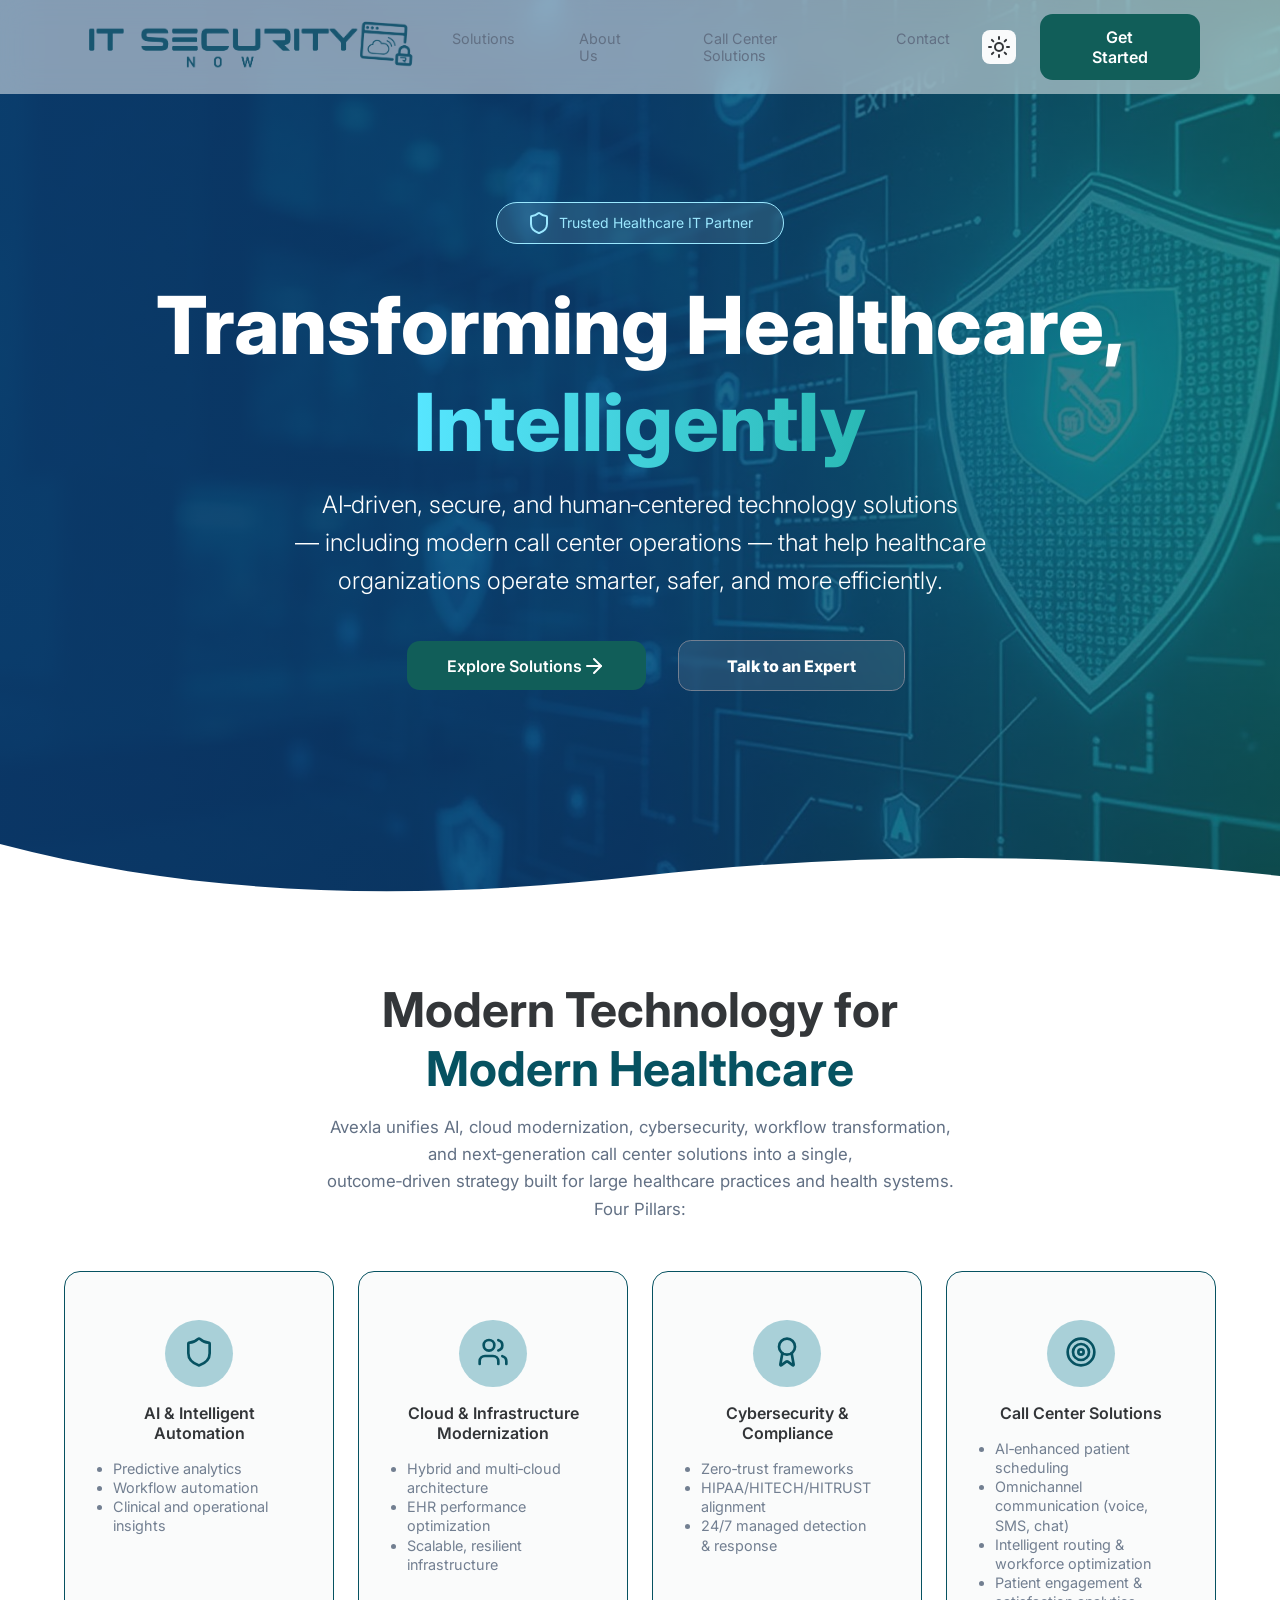
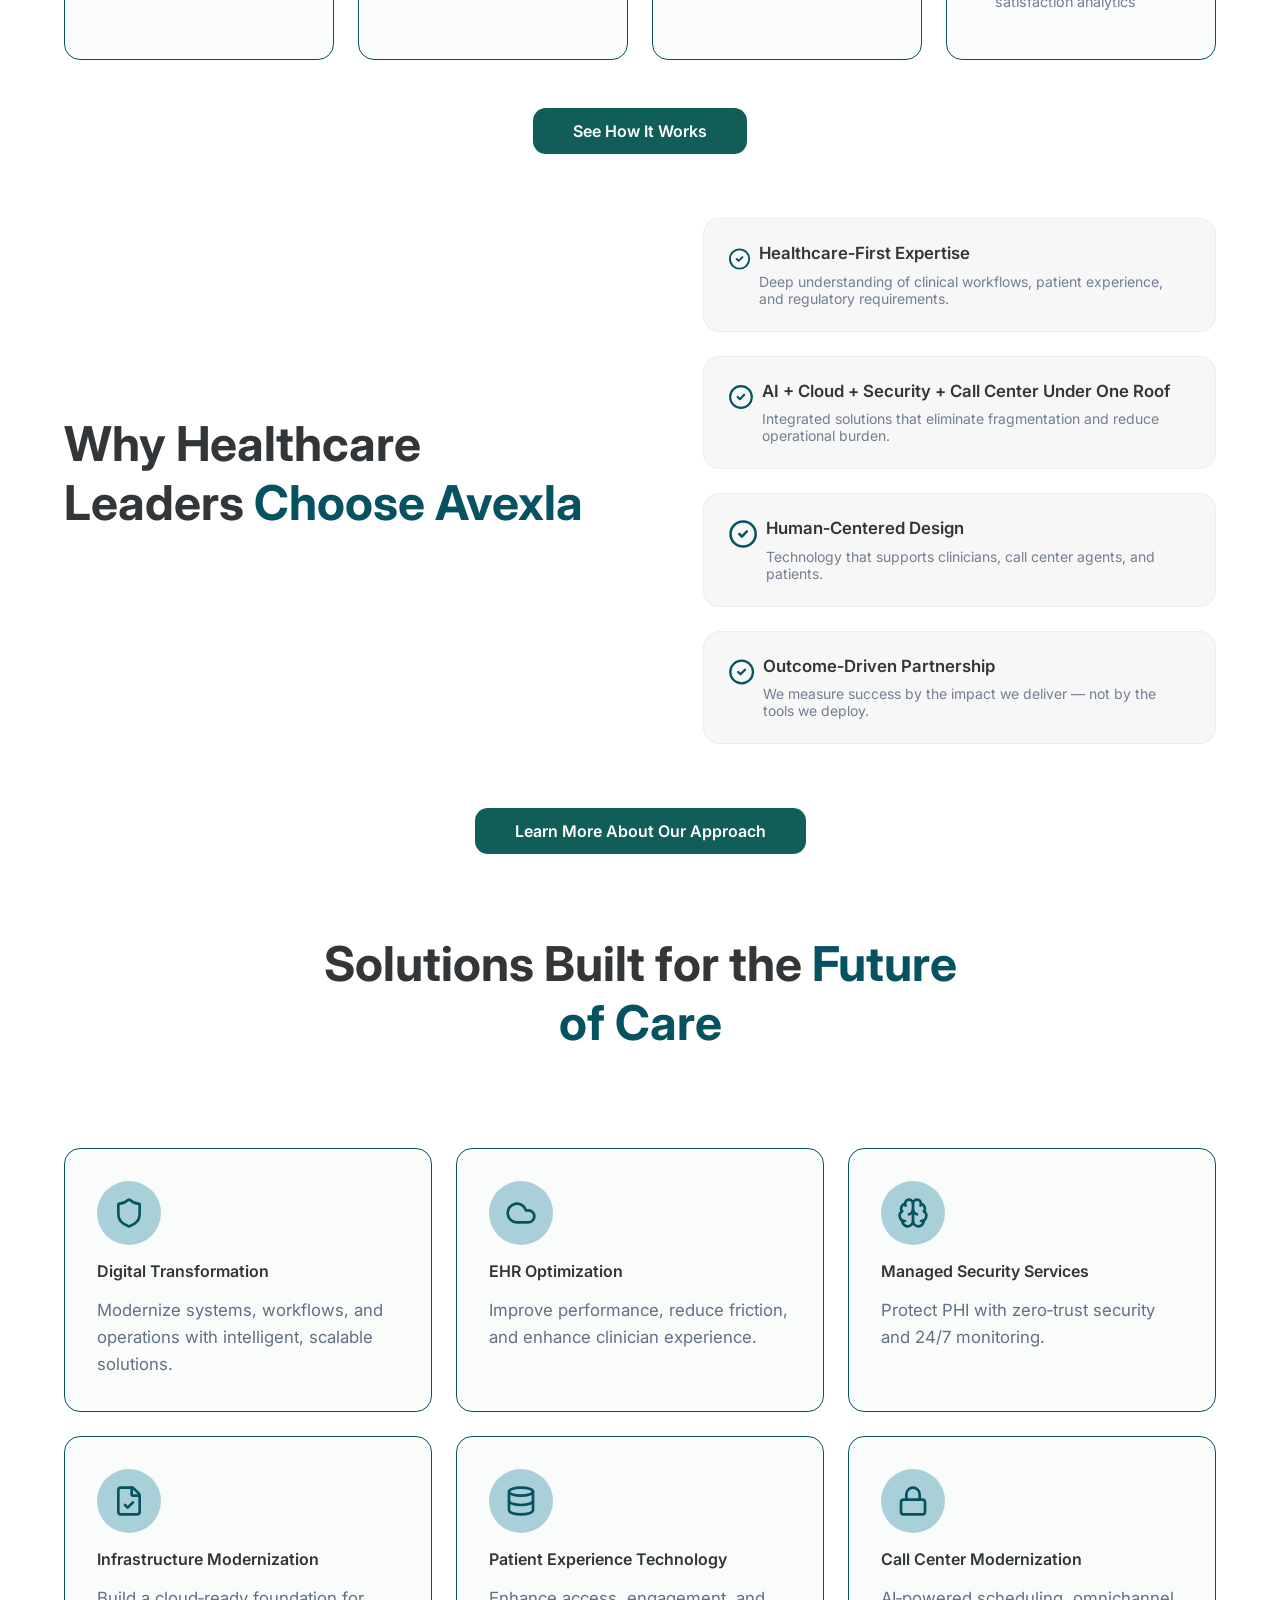
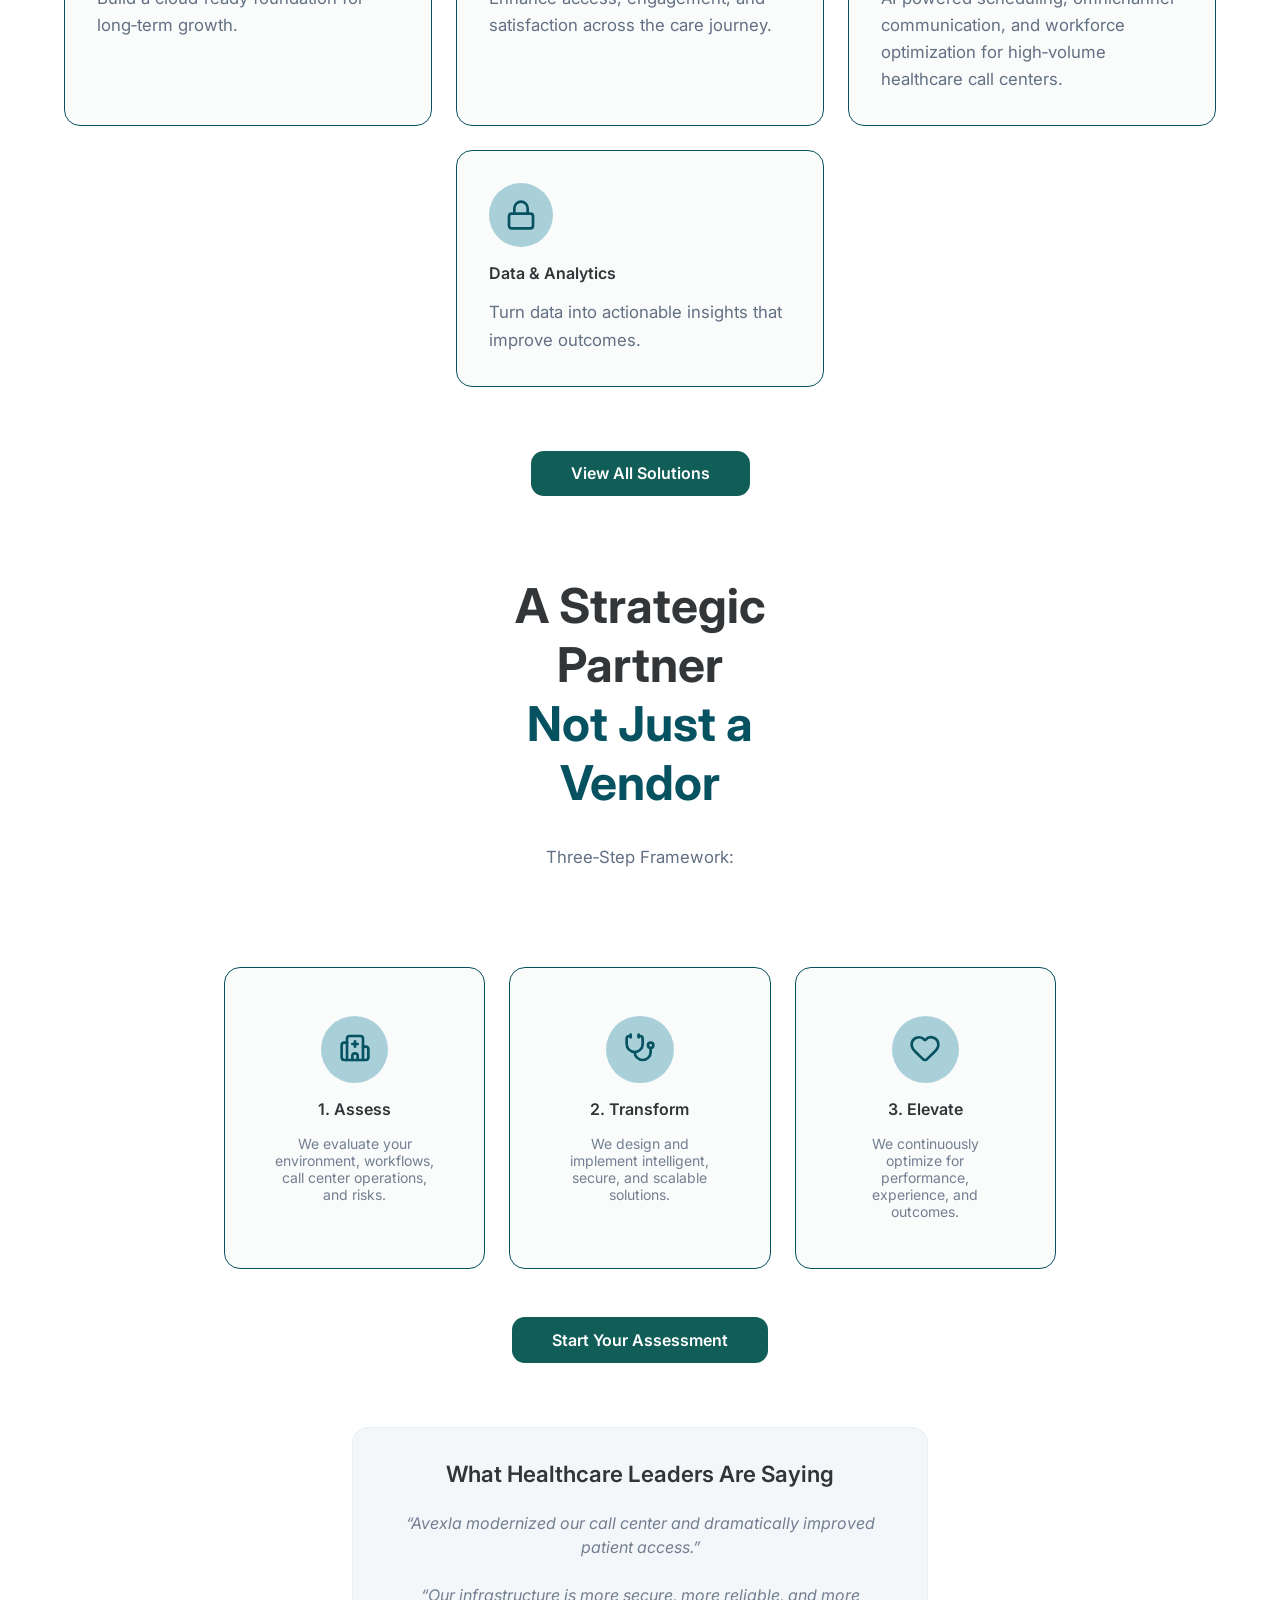
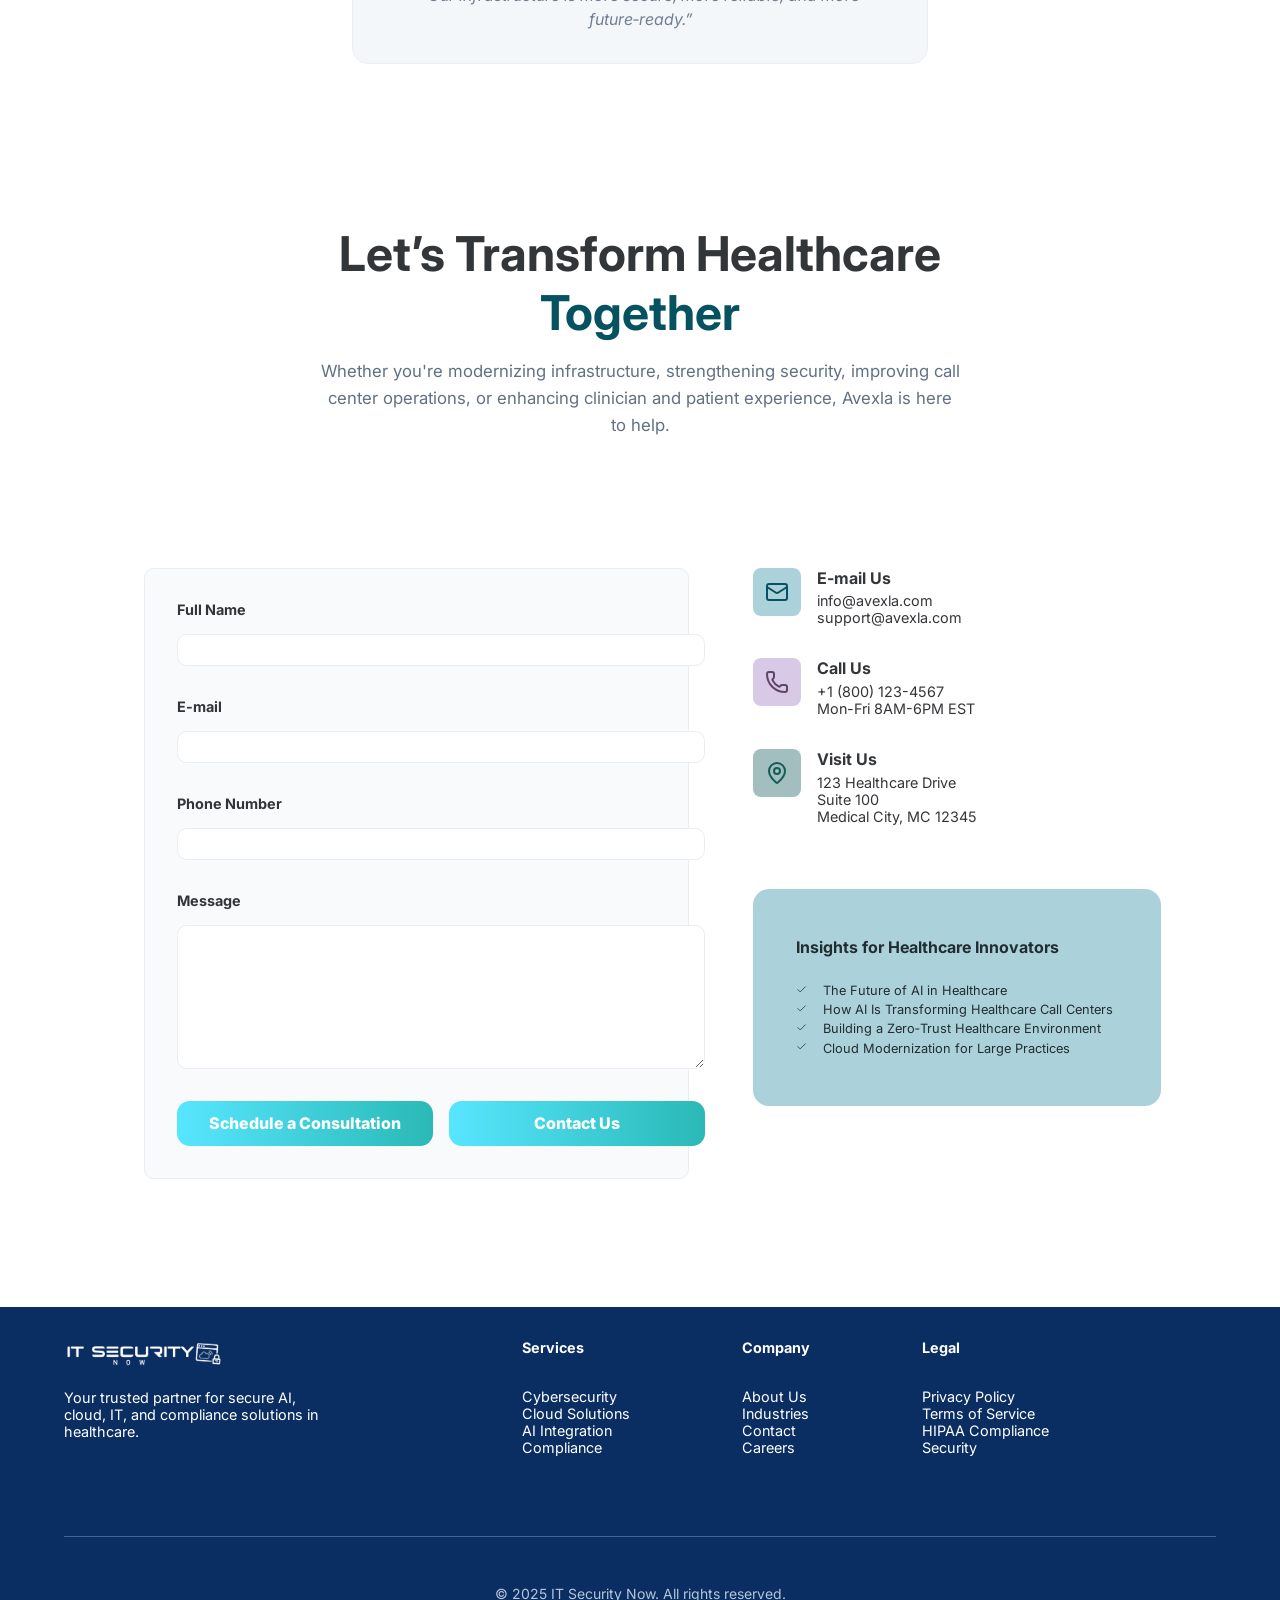
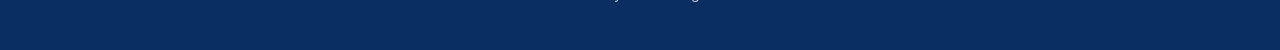
==== commit 3b4d559e: "fixing the regular layout" ====
--- a/index.html
+++ b/index.html
@@ -2,7 +2,7 @@
 <html lang="en">
 
 <head>
-    <meta charset="UTF-8"> 
+    <meta charset="UTF-8">
     <meta name="viewport" content="width=device-width, initial-scale=1.0">
     <link href="https://fonts.googleapis.com/css2?family=Inter:wght@400;500;600;700;800&display=swap" rel="stylesheet">
     <link rel="stylesheet" href="style.css">
@@ -12,9 +12,13 @@
 <body data-theme="light">
     <header>
         <div id="logo">
-            <a href="./index.html"><img src="./assets/OneDrive_1_29-12-2025/ITSECURITYNOW_Logo_V2_Final_Teal Linear.png" width="350"
-                alt="AVEXLA LOGO"></a>
-        </div>
+            <a href="https://www.avexla.com"><img
+                    src="./assets/OneDrive_1_29-12-2025/ITSECURITYNOW_Logo_V2_Final_Teal Linear.png" width="350"
+                    alt="AVEXLA LOGO"></a>
+        </div>
+
+        <button class="menu-toggle">☰</button>
+
         <nav>
             <ul>
                 <li><a href="./solutions.html">Solutions</a></li>
@@ -26,9 +30,9 @@
         <div id="nav-buttons">
             <button class="theme-toggle">
                 <!-- sun icon -->
-                <svg class="icon-sun" xmlns="http://www.w3.org/2000/svg" width="24" height="24"
-                    viewBox="0 0 24 24" fill="none" stroke="currentColor" stroke-width="2" stroke-linecap="round"
-                    stroke-linejoin="round" class="lucide lucide-sun-icon lucide-sun">
+                <svg class="icon-sun" xmlns="http://www.w3.org/2000/svg" width="24" height="24" viewBox="0 0 24 24"
+                    fill="none" stroke="currentColor" stroke-width="2" stroke-linecap="round" stroke-linejoin="round"
+                    class="lucide lucide-sun-icon lucide-sun">
                     <circle cx="12" cy="12" r="4" />
                     <path d="M12 2v2" />
                     <path d="M12 20v2" />
@@ -40,7 +44,12 @@
                     <path d="m19.07 4.93-1.41 1.41" />
                 </svg>
                 <!-- moon icon -->
-                 <svg class="icon-moon" xmlns="http://www.w3.org/2000/svg" width="24" height="24" viewBox="0 0 24 24" fill="none" stroke="currentColor" stroke-width="2" stroke-linecap="round" stroke-linejoin="round" class="lucide lucide-moon-icon lucide-moon"><path d="M20.985 12.486a9 9 0 1 1-9.473-9.472c.405-.022.617.46.402.803a6 6 0 0 0 8.268 8.268c.344-.215.825-.004.803.401"/></svg>
+                <svg class="icon-moon" xmlns="http://www.w3.org/2000/svg" width="24" height="24" viewBox="0 0 24 24"
+                    fill="none" stroke="currentColor" stroke-width="2" stroke-linecap="round" stroke-linejoin="round"
+                    class="lucide lucide-moon-icon lucide-moon">
+                    <path
+                        d="M20.985 12.486a9 9 0 1 1-9.473-9.472c.405-.022.617.46.402.803a6 6 0 0 0 8.268 8.268c.344-.215.825-.004.803.401" />
+                </svg>
             </button>
             <button class="primary-button">
                 Get Started
@@ -78,7 +87,8 @@
     <main>
         <section class="text-container" id="about">
             <h2>Modern Technology for<br><span>Modern Healthcare</span></h2>
-            <p>Avexla unifies AI, cloud modernization, cybersecurity, workflow transformation, <br>and next‑generation call
+            <p>Avexla unifies AI, cloud modernization, cybersecurity, workflow transformation, <br>and next‑generation
+                call
                 center solutions into a single, <br>outcome‑driven strategy built for large healthcare practices and
                 health systems.<br>
                 Four Pillars:</p>
@@ -157,7 +167,7 @@
         <div>
             <button class="primary-button">See How It Works</button>
         </div>
-        <section class="reasons-why">
+        <section class="reasons-why container">
             <div id="why">
                 <h2>Why Healthcare Leaders <span>Choose Avexla</span></h2>
             </div>
@@ -378,10 +388,12 @@
             </div>
         </section>
         <button class="primary-button">Start Your Assessment</button>
-        <section class="testimonials">
-            <h4>What Healthcare Leaders Are Saying</h4>
-            <p><em>“Avexla modernized our call center and dramatically improved patient access.”</em></p>
-            <p><em>“Our infrastructure is more secure, more reliable, and more future‑ready.”</em></p>
+        <section class="testimonials row">
+            <div>
+                <h4>What Healthcare Leaders Are Saying</h4>
+                <p><em>“Avexla modernized our call center and dramatically improved patient access.”</em></p>
+                <p><em>“Our infrastructure is more secure, more reliable, and more future‑ready.”</em></p>
+            </div>
         </section>
         <section class="form-title">
             <div>
@@ -391,7 +403,7 @@
             </div>
         </section>
         <section class="form-area">
-             <section class="form-container">
+            <section class="form-container">
                 <form action="/submit-page" method="POST">
                     <div class="input">
                         <label for="name">Full Name</label>
@@ -509,10 +521,10 @@
                 <p>Your trusted partner for secure AI, cloud, IT, and compliance solutions in healthcare.</p>
             </div>
             <ul class="links-list">
-                <li><a href=""><b>Services</b></a></li>
-                <li><a href="">Cybersecurity</a></li>
-                <li><a href="">Cloud Solutions</a></li>
-                <li><a href="">AI Integration</a></li>
+                <li><a href="./solutions.html"><b>Services</b></a></li>
+                <li><a href="#cybersecurity">Cybersecurity</a></li>
+                <li><a href="#cloud">Cloud Solutions</a></li>
+                <li><a href="#ai">AI Integration</a></li>
                 <li><a href="">Compliance</a></li>
             </ul>
             <ul>
@@ -538,4 +550,5 @@
     </footer>
     <script src="./avexla.js"></script>
 </body>
+
 </html>
--- a/style.css
+++ b/style.css
@@ -1,4 +1,4 @@
-*{
+* {
     margin: 0;
     padding: 0;
     box-sizing: border-box;
@@ -21,13 +21,13 @@
     --main-text: #727f91;
     --white-text: #FFFFFF;
     --title-text: #000407cc;
-    --light-blue: #9be8ff; 
+    --light-blue: #9be8ff;
     --testimonials-fill: #f3f7fa;
     --why-background: #f7f7f7;
     --blue-icon: #065261;
     --blue-icon-background: #87bfcab2;
     --green-icon: #115e59;
-    --green-icon-background: #6a96969e;   
+    --green-icon-background: #6a96969e;
     --purple-icon: #614369;
     --purple-icon-background: #bba2d391;
     --form-background: #f9fafb;
@@ -65,13 +65,13 @@
     --purple-icon-background: #3d215793;
     --form-background: #081325;
     --footer-copyright: #b6c5da;
-    --footer-border : #b6c5da;
+    --footer-border: #b6c5da;
     --footer-bg: #021024;
     --shadow: #bebebe2e;
     --transparent: transparent;
 }
 
-body{
+body {
     margin: 0;
     padding: 0;
     font-size: 14px;
@@ -92,7 +92,7 @@
     font-size: 1.5rem;
 }
 
-.primary-button{
+.primary-button {
     background-color: var(--button);
     color: var(--white-text);
     border: 0;
@@ -101,16 +101,17 @@
     padding: .8rem 1.1rem;
     margin-top: 5rem;
 }
-.primary-button:hover{
+
+.primary-button:hover {
     background-color: var(--button-hover);
     transform: scale(1.04);
     box-shadow: 0 10px 24px var(--shadow);
     cursor: pointer;
 }
 
-                          /* ---------       HEADER        ---------                       */
-
-header{
+/* ---------       HEADER        ---------                       */
+
+header {
     background-color: var(--header-bg-color);
     z-index: 1000;
     padding: .8rem 5rem;
@@ -127,85 +128,108 @@
     backdrop-filter: blur(1rem);
 }
 
-#logo{
+.menu-toggle {
+    display: none;
+    font-size: 2rem;
+    background: none;
+    border: none;
+    cursor: pointer;
+    color: var(--title-text);
+}
+
+#logo {
     display: flex;
     flex-direction: row;
     align-items: center;
 }
-.logo-icon{
+
+.logo-icon {
     width: 2rem;
     height: 2rem;
     stroke: var(--logo-text);
 }
-#logo p{
+
+#logo p {
     margin-left: 1rem;
     font-size: 1.3rem;
     font-weight: 800;
 }
 
-nav ul{
-    display: flex;
-    flex-direction: row;
-    justify-content: space-between;
-}
-
-nav ul li{
+#logo img {
+    max-width: 100%;
+    height: auto;
+}
+
+nav ul {
+    display: flex;
+    flex-direction: row;
+    justify-content: space-evenly;
+}
+
+nav ul li {
     list-style: none;
     font-family: 'Inter';
     font-size: .9rem;
-    padding:  .08rem 2rem;
-}
-nav ul li a:hover{
+    padding: .08rem 2rem;
+}
+
+nav ul li a:hover {
     color: var(--button-hover);
 }
 
-a{
+a {
     text-decoration: none;
     color: var(--menu-links);
 }
-.theme-toggle{
+
+.theme-toggle {
     background-color: var(--form-background);
     border: none;
     border-radius: .5rem;
     padding: .3rem;
 }
-.theme-toggle:hover{
+
+.theme-toggle:hover {
     background-color: var(--main-text);
     cursor: pointer;
 }
+
 .icon-sun {
-  display: block;
-  color: var(--title-text);
+    display: block;
+    color: var(--title-text);
 }
 
 .icon-moon {
-  display: none;
-  color: var(--white-text);
+    display: none;
+    color: var(--white-text);
 }
 
 [data-theme="light"] .icon-sun {
-  display: block;
-}
+    display: block;
+}
+
 [data-theme="dark"] .icon-moon {
-  display: none;
+    display: none;
 }
 
 [data-theme="dark"] .icon-moon {
-  display: block;
-}
+    display: block;
+}
+
 [data-theme="dark"] .icon-sun {
-  display: none;
-}
-
-
-#nav-buttons{
+    display: none;
+}
+
+
+#nav-buttons {
     display: flex;
     align-items: center;
     gap: 1.5rem;
 }
-                                                                                                 /* BANNER */
-
-#banner{
+
+/* BANNER */
+
+#banner {
     position: relative;
     min-height: 100vh;
     display: flex;
@@ -218,6 +242,7 @@
     background-position: center;
     padding-bottom: 5rem;
 }
+
 #banner::after {
     content: '';
     position: absolute;
@@ -225,12 +250,14 @@
     background: var(--gradient);
     z-index: 1;
 }
-.banner-content{
+
+.banner-content {
     margin-top: 2rem;
     position: relative;
     z-index: 3;
 }
-.credential{
+
+.credential {
     margin: 10rem auto 0;
     display: flex;
     align-items: center;
@@ -243,14 +270,16 @@
     color: var(--light-blue);
     gap: .5rem;
 }
-#banner h3{
+
+#banner h3 {
     max-width: 50rem;
     margin: 1rem auto 0;
     color: var(--white-text);
     font-weight: 300;
     line-height: 1.6;
     font-size: 1.5rem;
-} 
+}
+
 .banner-wave {
     position: absolute;
     bottom: 0;
@@ -259,17 +288,20 @@
     height: 120px;
     z-index: 2;
 }
+
 .banner-wave path {
-  fill: var(--bg-color);
-}
-.banner-buttons{
-    margin: 1rem 0 4rem 0; 
+    fill: var(--bg-color);
+}
+
+.banner-buttons {
+    margin: 1rem 0 4rem 0;
     padding: 0;
     display: flex;
     flex-direction: row;
     align-items: center;
 }
-#schedule-button{
+
+#schedule-button {
     background-color: var(--button);
     color: var(--white-text);
     border: 0;
@@ -281,51 +313,62 @@
     display: flex;
     align-items: center;
 }
-#schedule-button:hover{
+
+#schedule-button:hover {
     background-color: var(--button-hover);
     transform: scale(1.04);
     box-shadow: 0 10px 24px var(--shadow);
     cursor: pointer;
 }
-                                                        /* MAIN */
-                                                        /* ABOUT */
-
-#about{
+
+/* MAIN */
+/* ABOUT */
+
+#about {
     font-size: 2rem;
     text-align: center;
 }
-#about h2{
+
+#about h2 {
     margin-bottom: 1rem;
     color: var(--title-text);
 }
-#about span{
+
+#about span {
     color: var(--blue-icon);
 }
-#about p{
+
+#about p {
     font-size: 1.05rem;
     line-height: 1.7rem;
     color: var(--menu-links);
 }
-.text-container{
-    padding: 5rem 30rem 1rem;
-}
-
-#main-title{
+
+.text-container {
+    padding: 5rem 20rem 1rem;
+    text-align: center;
+    font-size: 2rem;
+}
+
+#main-title {
     color: var(--white-text);
     font-weight: 800;
     font-size: 5rem;
 }
+
 #main-title span {
-  background: var(--button-gradient);
-  -webkit-background-clip: text;
-  background-clip: text;
-  color: var(--transparent);
-}
-.banner-content h3{
+    background: var(--button-gradient);
+    -webkit-background-clip: text;
+    background-clip: text;
+    color: var(--transparent);
+}
+
+.banner-content h3 {
     color: var(--white-text);
     font-weight: 300;
 }
-.cards-container{
+
+.cards-container {
     width: 100%;
     padding: 2rem 4rem 3rem;
     display: grid;
@@ -334,7 +377,8 @@
     gap: 1.5rem;
     justify-content: center;
 }
-.secondary-button{
+
+.secondary-button {
     background-color: var(--transparent);
     border: 0.01rem solid var(--main-text);
     border-radius: .8rem;
@@ -346,53 +390,62 @@
     padding: .9rem 3rem;
     margin-top: 0rem;
 }
-.secondary-button:hover{
+
+.secondary-button:hover {
     cursor: pointer;
     background-color: var(--secondary-button-hover);
 }
-.card{
+
+.card {
     background-color: var(--cards-fill);
-    padding:  3rem;
+    padding: 3rem;
     border: 0.0001rem solid var(--blue-icon);
     border-radius: 1rem;
     text-align: center;
     max-width: 20rem;
-    transition: 
+    transition:
         transform 0.7s ease,
         box-shadow 0.2s ease;
 }
-.card:hover{
+
+.card:hover {
     transform: scale(1.02);
     box-shadow: 0 10px 24px var(--shadow);
     cursor: pointer;
 }
-.card h5{
+
+.card h5 {
     margin-top: 1rem;
     font-size: 1rem;
     font-weight: 600;
     color: var(--title-text);
 }
-.card ul{
+
+.card ul {
     margin-top: 1rem;
     font-size: .9rem;
     color: var(--main-text);
     line-height: 1.2rem;
 }
-.card ul li{
+
+.card ul li {
     text-align: left;
 }
-.card p{
+
+.card p {
     color: var(--main-text);
     margin-top: 1rem;
 }
-.icon-container{
+
+.icon-container {
     background-color: var(--blue-icon-background);
     width: 4.2rem;
     padding: 1rem;
     border-radius: 5rem;
     margin: auto;
 }
-.primary-button{
+
+.primary-button {
     background-color: var(--button);
     color: var(--white-text);
     border: 0;
@@ -403,15 +456,17 @@
     margin: auto;
     display: flex;
 }
-.primary-button:hover{
+
+.primary-button:hover {
     background-color: var(--button-hover);
     transform: scale(1.04);
     box-shadow: 0 10px 24px var(--shadow);
     cursor: pointer;
 }
-                                                                  /* TESTIMONIALS */
-
-.testimonials{
+
+/* TESTIMONIALS */
+
+.testimonials {
     margin: 4rem 22rem 5rem;
     background-color: var(--testimonials-fill);
     border: 0.01rem solid var(--border);
@@ -419,47 +474,55 @@
     padding: 2rem;
     text-align: center;
 }
-.testimonials h4{
+
+.testimonials h4 {
     font-size: 1.4rem;
     font-weight: 600;
     color: var(--title-text);
 }
-.testimonials h3{
-    color: var(--title-text);
-}
-.testimonials p{
+
+.testimonials h3 {
+    color: var(--title-text);
+}
+
+.testimonials p {
     font-size: 1rem;
     margin-top: 1.5rem;
     color: var(--main-text);
     line-height: 1.5rem;
 }
 
-                                                        /* SOLUTIONS */
-
-#solutions{
+/* SOLUTIONS */
+
+#solutions {
     font-size: 2rem;
     text-align: center;
 }
-#solutions h2{
+
+#solutions h2 {
     margin-bottom: 1rem;
     color: var(--title-text);
 }
-#solutions p{
+
+#solutions p {
     font-size: 1.05rem;
     line-height: 1.7rem;
     color: var(--menu-links);
 }
-#solutions .text-container span{
+
+#solutions .text-container span {
     color: var(--blue-icon)
 }
-.cards2-container{
+
+.cards2-container {
     display: grid;
     grid-template-columns: 1fr 1fr 1fr;
     width: 100%;
     padding: 4rem;
     gap: 1.5rem;
 }
-.icon-container-start-alignment{
+
+.icon-container-start-alignment {
     background-color: var(--blue-icon-background);
     display: flex;
     align-self: center;
@@ -467,36 +530,42 @@
     padding: 1rem;
     border-radius: 4rem;
 }
-.card2{
+
+.card2 {
     background-color: var(--cards-fill);
     padding: 2rem;
     border: 0.0001rem solid var(--blue-icon);
     border-radius: 1rem;
     text-align: start;
-        transition: 
+    transition:
         transform 0.7s ease,
         box-shadow 0.2s ease;
 }
-.card2:hover{
+
+.card2:hover {
     transform: scale(1.02);
     box-shadow: 0 10px 24px var(--shadow);
     cursor: pointer;
 }
-.card2:last-child{
+
+.card2:last-child {
     grid-column: 2;
 }
-.card2 h5{
+
+.card2 h5 {
     margin-top: 1rem;
     font-size: 1rem;
     font-weight: 600;
     color: var(--title-text);
 }
-.card2 p{
+
+.card2 p {
     margin-top: 1rem;
     font-size: .9rem;
     color: var(--main-text);
 }
-.cards3-container{
+
+.cards3-container {
     width: 75%;
     padding: 1rem 4rem 3rem;
     display: grid;
@@ -505,48 +574,56 @@
     gap: 1.5rem;
     justify-content: center;
 }
-                                                          /* WHY */
-
-.reasons-why{
+
+/* WHY */
+
+.reasons-why {
     display: flex;
     flex-direction: row;
     align-items: center;
     padding: 4rem;
     gap: 4rem;
 }
-#why{
+
+#why {
     display: flex;
     flex-direction: column;
     width: 60%;
     font-size: 2rem
 }
-#why h2{
+
+#why h2 {
     margin-bottom: 1rem;
     color: var(--title-text);
 }
-#why span { 
+
+#why span {
     color: var(--blue-icon);
 }
-#why p{
+
+#why p {
     margin-top: 1rem;
     font-size: 1.05rem;
     line-height: 1.7rem;
     color: var(--menu-links);
 }
-#reasons ul{
+
+#reasons ul {
     display: flex;
     flex-direction: column;
     margin-left: 3rem;
     gap: 1.5rem;
 
 }
-.green-check{
+
+.green-check {
     stroke: var(--green-icon);
     margin-right: 1rem;
     width: .7rem;
     height: .7rem;
 }
-.list{
+
+.list {
     display: flex;
     flex-direction: row;
     background: var(--why-background);
@@ -555,34 +632,37 @@
     list-style-type: none;
     gap: .5rem;
     padding: 1.5rem;
-        transition: 
+    transition:
         transform 0.7s ease,
         box-shadow 0.2s ease;
 }
-.list:hover{
+
+.list:hover {
     transform: scale(1.02);
     box-shadow: 0 10px 24px var(--shadow);
     cursor: pointer;
 }
-.list h6{
+
+.list h6 {
     font-size: 1.05rem;
     margin-bottom: .6rem;
     font-weight: 600;
     color: var(--title-text);
 }
-.list p{
+
+.list p {
     color: var(--main-text);
 }
 
-.reasons-icon{
+.reasons-icon {
     width: 2rem;
     height: 2rem;
     stroke: var(--blue-icon);
 }
 
-                                                    /* HEALTHCARE INDUSTRY FOCUS */
-
-#focus{
+/* HEALTHCARE INDUSTRY FOCUS */
+
+#focus {
     display: flex;
     flex-direction: column;
     text-align: center;
@@ -590,20 +670,24 @@
     margin-bottom: 0;
     padding: 5rem 32rem;
 }
-#focus h2{
+
+#focus h2 {
     margin-bottom: 1rem;
     color: var(--title-text);
 }
-#focus p{
+
+#focus p {
     margin-top: 1rem;
     font-size: 1.05rem;
     line-height: 1.7rem;
     color: var(--menu-links);
 }
-#focus span{
-    color:var(--blue-icon);
-}
-.blue-icon-container{
+
+#focus span {
+    color: var(--blue-icon);
+}
+
+.blue-icon-container {
     background-color: var(--blue-icon-background);
     width: 4.2rem;
     padding: 1rem;
@@ -611,54 +695,64 @@
     margin: auto;
 }
 
-.blue-icon{
+.blue-icon {
     width: 2rem;
     height: 2rem;
     stroke: var(--blue-icon);
 }
-.green-icon{
+
+.green-icon {
     width: 2rem;
     height: 2rem;
     stroke: var(--green-icon);
 }
-.purple-icon{
+
+.purple-icon {
     width: 2rem;
     height: 2rem;
-    stroke: var(--purple-icon); 
-}
-                                                        /* FORM */
-
-.form-title{
+    stroke: var(--purple-icon);
+}
+
+/* FORM */
+
+.form-title {
     text-align: center;
     font-size: 2rem;
-}
-.form-title h2{
+    padding: 5rem 20rem 1rem;
+}
+
+.form-title h2 {
     margin-bottom: 1rem;
     color: var(--title-text);
 }
-.form-title span{
+
+.form-title span {
     color: var(--blue-icon);
 }
-.form-title p{
+
+.form-title p {
     margin-top: 1rem;
     font-size: 1.05rem;
     line-height: 1.7rem;
     color: var(--menu-links);
 }
-.form-container{
+
+.form-container {
     width: 57%;
-    padding: 0 2rem 4rem 10rem;
+    padding: 0 2rem 4rem 5rem;
     margin-top: 5rem;
     display: flex;
     flex-direction: row;
 }
-.form-area{
+
+.form-area {
     width: 100%;
-    padding:  2rem 4rem 4rem;
-    display: flex;
-    flex-direction: row;
-}
-form{
+    padding: 2rem 4rem 4rem;
+    display: flex;
+    flex-direction: row;
+}
+
+form {
     display: flex;
     flex-direction: column;
     align-items: start;
@@ -670,33 +764,38 @@
     border: 0.01rem solid var(--border);
     border-radius: .6rem;
 }
-.input{
+
+.input {
     display: flex;
     flex-direction: column;
     align-items: start;
     margin-bottom: 2rem;
     color: var(--title-text);
-}    
-.blank{
+}
+
+.blank {
     margin-top: 1rem;
     border: 0.01rem solid var(--border);
     width: 33rem;
     height: 2rem;
     border-radius: .6rem;
 }
-#msg-blank{
+
+#msg-blank {
     margin-top: 1rem;
     border: 0.01rem solid var(--border);
     width: 33rem;
     height: 9rem;
     border-radius: .6rem;
 }
-.form-button{
+
+.form-button {
     gap: 1rem;
     display: flex;
     flex-direction: row;
 }
-.form-button button{
+
+.form-button button {
     background: var(--button-gradient);
     color: var(--white-text);
     display: block;
@@ -709,15 +808,17 @@
     margin: auto;
     gap: 1rem;
     width: 16rem;
-    transition: 
+    transition:
         transform 0.2s ease,
         box-shadow 0.2s ease;
 }
-.form-button button:hover{
+
+.form-button button:hover {
     transform: scale(1.04);
     box-shadow: 0 10px 24px var(--shadow);
 }
-aside{
+
+aside {
     display: flex;
     flex-direction: column;
     text-align: start;
@@ -725,56 +826,68 @@
     margin: 5rem 2rem;
     color: var(--title-text);
 }
-.contact li{
+
+.contact li {
     display: flex;
     flex-direction: row;
     gap: 1rem;
     margin-bottom: 2rem;
 }
-#mail-icon svg{
+
+#mail-icon svg {
     width: 1.5rem;
     height: 1.5rem;
     color: var(--blue-icon);
 }
-#mail-icon{
+
+#mail-icon {
     background-color: var(--blue-icon-background);
     width: 3rem;
     height: 3rem;
     padding: .75rem;
     border-radius: .5rem;
 }
-#phone-icon svg{
+
+#phone-icon svg {
     width: 1.5rem;
     height: 1.5rem;
     color: var(--purple-icon);
 }
-#phone-icon{
+
+#phone-icon {
     background-color: var(--purple-icon-background);
     width: 3rem;
     height: 3rem;
     padding: .75rem;
     border-radius: .5rem;
 }
-#pin-icon svg{
+
+#pin-icon svg {
     width: 1.5rem;
     height: 1.5rem;
     color: var(--green-icon)
 }
-#pin-icon{
+
+#pin-icon {
     background-color: var(--green-icon-background);
     width: 3rem;
     height: 3rem;
     padding: .75rem;
     border-radius: .5rem;
 }
-.contact h6{
+
+.contact h6 {
     font-size: 1rem;
-}
-.contact p{
+    color: var(--title-text);
+}
+
+.contact p {
     font-size: .9rem;
     margin-top: .3rem;
-}
-.partnering{
+    color: var(--title-text);
+}
+
+.partnering {
     align-items: start;
     background-color: var(--blue-icon-background);
     border: 0.01 solid var(--border);
@@ -782,33 +895,39 @@
     padding: 3rem 3rem 3rem .7rem;
     margin-top: 2rem;
 }
-.partnering h5{
+
+.partnering h5 {
     margin: 0 0 1.5rem 2rem;
     font-size: 1rem;
 }
-.partnering ul{
+
+.partnering ul {
     list-style-type: none;
     font-size: .8rem;
     padding-left: 2rem;
     line-height: 1.2rem;
 }
-                                                        /* FOOTER */
-footer{
+
+/* FOOTER */
+footer {
     background-color: var(--footer-bg);
 }
 
-footer a{
+footer a {
     color: var(--white-text);
 }
-.white-logo{
+
+.white-logo {
     width: 10rem;
     margin-bottom: 1rem;
-}                                                      
-.logo-area{
+}
+
+.logo-area {
     width: 30%;
     padding-right: 5rem;
 }
-.links{
+
+.links {
     background-color: var(--footer-bg);
     font-size: .9rem;
     padding: 2rem 4rem;
@@ -817,23 +936,28 @@
     color: var(--white-text);
     gap: 7rem;
 }
-.links ul{
+
+.links ul {
     display: flex;
     flex-direction: column;
     list-style-type: none;
 }
-.links li:first-child{
+
+.links li:first-child {
     margin-bottom: 2rem;
 }
-.links-list{
+
+.links-list {
     display: flex;
     flex-direction: row;
     justify-content: space-evenly;
 }
+
 .copyright {
     background-color: var(--footer-bg);
     padding: 3rem 4rem;
 }
+
 .copyright-inner {
     border-top: 0.01rem solid var(--footer-border);
     padding-top: 3rem;
@@ -841,56 +965,65 @@
     color: var(--footer-copyright);
 }
 
-                                                            /* TAB */
-
-.about-us-tab{
+/* TAB */
+
+.about-us-tab {
     margin-top: 5rem;
 }
-.company-mission{
+
+.company-mission {
     background-color: var(--testimonials-fill);
     border: 0.01rem solid var(--border);
     border-radius: 1rem;
     width: 100%;
     padding: 2rem;
 }
-#mission-container{
+
+#mission-container {
     display: flex;
     flex-direction: row;
     gap: 3rem;
-    margin:  0 10rem;
-}
-.about-us-tab h2{
+    margin: 0 10rem;
+}
+
+.about-us-tab h2 {
     margin-top: 5rem;
     color: var(--title-text);
     text-align: center;
 }
-.about-us-tab h3{
+
+.about-us-tab h3 {
     color: var(--title-text);
     margin: 2rem 3rem 0;
     text-align: center;
 }
-.about-us-tab p{
+
+.about-us-tab p {
     color: var(--main-text);
     font-size: 1.05rem;
     margin: 1rem 2rem;
     text-align: center;
 }
-.our-story{
+
+.our-story {
     color: var(--title-text);
     text-align: center;
     padding: 5rem 11rem 0;
 }
-.our-story p{
+
+.our-story p {
     color: var(--main-text);
     font-size: 1.3rem;
     margin: 4rem 2rem 0;
     text-align: center;
     line-height: 2rem;
 }
-.our-story span{
+
+.our-story span {
     color: var(--blue-icon);
 }
-.about-tab-cards-container{
+
+.about-tab-cards-container {
     width: 100%;
     padding: 2rem 6rem 3rem;
     display: grid;
@@ -900,33 +1033,38 @@
     gap: 1.5rem;
     justify-content: center;
 }
-.why-list{
-    display: flex;
-    flex-direction: row;
-}
-.why-list-item{
+
+.why-list {
+    display: flex;
+    flex-direction: row;
+}
+
+.why-list-item {
     display: flex;
     flex-direction: row;
     background: var(--why-background);
-    color: var(--title-text );
+    color: var(--title-text);
     border: 0.0001rem solid var(--border);
     border-radius: 1rem;
     margin: 2rem;
     list-style-type: none;
     gap: .5rem;
     padding: 2rem;
-        transition: 
+    transition:
         transform 0.7s ease,
         box-shadow 0.2s ease;
 }
-.why-list-item li h6{
+
+.why-list-item li h6 {
     font-size: 1rem;
 }
-.why-list-item li p{
+
+.why-list-item li p {
     font-size: .9rem;
     margin-top: .5rem;
 }
-.cta-button{
+
+.cta-button {
     background: var(--button-gradient);
     color: var(--white-text);
     display: block;
@@ -939,65 +1077,76 @@
     margin: 5rem auto;
     gap: 1rem;
     width: 16rem;
-    transition: 
+    transition:
         transform 0.2s ease,
         box-shadow 0.2s ease;
 }
-.cta-button:hover{
+
+.cta-button:hover {
     transform: scale(1.04);
     box-shadow: 0 10px 24px var(--shadow);
 }
 
-                                                    /* SOLUTIONS */
-
-.solutions-tab-title{
+/* SOLUTIONS */
+
+.solutions-tab-title {
     padding: 0 10rem;
 }
-.solutions-tab-title span{
+
+.solutions-tab-title span {
     color: var(--blue-icon);
 }
-.solutions-tab-title h2{
+
+.solutions-tab-title h2 {
     margin-top: 9rem;
     color: var(--title-text);
     text-align: center;
 }
-.solutions-tab-title p{
+
+.solutions-tab-title p {
     color: var(--main-text);
     font-size: 1.2rem;
     margin: 1rem 2rem;
     text-align: center;
 }
-.solutions-tab h2{
+
+.solutions-tab h2 {
     margin-top: 2rem;
     color: var(--title-text);
     text-align: center;
 }
-.solutions-tab h3{
+
+.solutions-tab h3 {
     color: var(--title-text);
     margin: 2rem 3rem 0;
     text-align: center;
 }
-.solutions-tab p{
+
+.solutions-tab p {
     color: var(--main-text);
     font-size: 1.05rem;
     margin: 1rem 2rem;
     text-align: center;
 }
-.solutions-tab span{
+
+.solutions-tab span {
     color: var(--blue-icon);
 }
-.solutions-tab-card ul{
+
+.solutions-tab-card ul {
     color: var(--main-text);
     margin: 2rem auto;
     text-align: start;
     line-height: 1.5rem;
     padding: 0 6rem;
 }
-.solutions-tab-card h3{
-    color: var(--title-text);
-    text-align: center;
-}
-.solutions-tab-card{
+
+.solutions-tab-card h3 {
+    color: var(--title-text);
+    text-align: center;
+}
+
+.solutions-tab-card {
     background-color: var(--cards-fill);
     padding: 2rem 0;
     border: 0.0001rem solid var(--blue-icon);
@@ -1005,61 +1154,71 @@
     font-size: 1rem;
     margin: 3rem auto 0;
     max-width: 27rem;
-    transition: 
+    transition:
         transform 0.7s ease,
         box-shadow 0.2s ease;
 }
 
-                                                            /* CALL CENTER */
-
-.callcenter-tab-title{
+/* CALL CENTER */
+
+.callcenter-tab-title {
     padding: 0 10rem;
 }
-.callcenter-tab-title span{
+
+.callcenter-tab-title span {
     color: var(--blue-icon);
 }
-.callcenter-tab-title h2{
+
+.callcenter-tab-title h2 {
     margin-top: 9rem;
     color: var(--title-text);
     text-align: center;
 }
-.callcenter-tab-title p{
+
+.callcenter-tab-title p {
     color: var(--main-text);
     font-size: 1.2rem;
     margin: 1rem 2rem;
     text-align: center;
 }
-.callcenter-tab h2{
+
+.callcenter-tab h2 {
     margin-top: 4rem;
     color: var(--title-text);
     text-align: center;
 }
-.callcenter-tab h3{
+
+.callcenter-tab h3 {
     color: var(--title-text);
     margin: 2rem 3rem 0;
     text-align: center;
 }
-.callcenter-tab p{
+
+.callcenter-tab p {
     color: var(--main-text);
     font-size: 1.05rem;
     margin: 4rem 2rem;
     text-align: center;
 }
-.callcenter-tab span{
+
+.callcenter-tab span {
     color: var(--blue-icon);
 }
-.callcenter-tab-card ul{
+
+.callcenter-tab-card ul {
     color: var(--main-text);
     margin: 2rem auto;
     text-align: start;
     line-height: 1.5rem;
     padding: 0 6rem;
 }
-.callcenter-tab-card h3{
-    color: var(--title-text);
-    text-align: center;
-}
-.callcenter-tab-card{
+
+.callcenter-tab-card h3 {
+    color: var(--title-text);
+    text-align: center;
+}
+
+.callcenter-tab-card {
     background-color: var(--cards-fill);
     padding: 2rem 0;
     border: 0.0001rem solid var(--blue-icon);
@@ -1067,7 +1226,278 @@
     font-size: 1rem;
     margin: 3rem auto 0;
     max-width: 27rem;
-    transition: 
+    transition:
         transform 0.7s ease,
         box-shadow 0.2s ease;
+}
+
+.callcenter-tab-cards-container {
+    width: 80%;
+    padding: 2rem 6rem 3rem;
+    display: grid;
+    grid-template-columns: repeat(auto-fit, minmax(15rem, 3fr));
+    margin: 3rem auto 0;
+    text-align: center;
+    gap: 1.5rem;
+}
+
+/* CONTACT */
+
+.form-tab-container {
+    width: 57%;
+    padding: 0 7rem 0 5rem;
+    margin: 12rem auto;
+    display: flex;
+    flex-direction: row;
+}
+
+.contact-tab {
+    display: flex;
+    flex-direction: row;
+    gap: 1rem;
+    margin-bottom: 2rem;
+    color: var(--title-text);
+}
+
+.contact-tab-button button {
+    background: var(--button-gradient);
+    color: var(--white-text);
+    display: block;
+    font-weight: 800;
+    font-size: 1rem;
+    border: none;
+    border-radius: 0.8rem;
+    padding: 0.8rem 1.2rem;
+    cursor: pointer;
+    margin: auto;
+    width: 33rem;
+    transition:
+        transform 0.2s ease,
+        box-shadow 0.2s ease;
+}
+
+.contact-tab-button button:hover {
+    transform: scale(1.04);
+    box-shadow: 0 10px 24px var(--shadow);
+}
+
+
+
+/* RESPONSIVITY */
+
+@media (max-width:767px) {
+
+    header{
+        max-width: 100%;
+    }
+
+    /* NAVBAR */
+
+    nav {
+        display: none;
+    }
+
+    .menu-toggle {
+        display: block;
+    }
+
+    .theme-toggle {
+        display: flex;
+    }
+
+    /* BANNER */
+
+    #banner {
+        padding: 3rem 1.5rem;
+        text-align: center;
+    }
+
+    #main-title {
+        font-size: 2rem;
+    }
+
+    .banner-buttons {
+        flex-direction: column;
+        gap: 1rem;
+        align-items: center;
+    }
+
+    /* ABOUT */
+
+    .text-container {
+        padding: 2rem 1.5rem;
+        text-align: center;
+    }
+
+    /* CARDS */
+
+    .cards-container {
+        grid-template-columns: 1fr;
+    }
+
+    /* SOLUTIONS */
+
+    .cards2-container {
+        grid-template-columns: 1fr;
+    }
+
+    /* WHY SECTION */
+
+    .reasons-why {
+        flex-direction: column;
+        padding: 2rem 1.5rem;
+    }
+
+    #why h2 {
+        text-align: center;
+    }
+
+    /* 3 STEPS */
+
+    .cards3-container {
+        grid-template-columns: 1fr;
+    }
+
+    /* TESTIMONIALS */
+
+    .testimonials {
+        padding: 2rem 1.5rem;
+        text-align: center;
+    }
+
+    /* FORM */
+
+    .form-area {
+        flex-direction: column;
+        padding: 2rem 1.5rem;
+    }
+
+    .form-container {
+        width: 100%;
+    }
+
+    aside {
+        width: 100%;
+    }
+
+    /* FOOTER */
+
+    .links {
+        flex-direction: column;
+        text-align: center;
+    }
+
+}
+
+@media (max-width:1024px) {
+
+    /* NAVBAR */
+
+    nav {
+        display: none;
+    }
+
+    .menu-toggle {
+        display: block;
+    }
+
+    .theme-toggle {
+        display: flex;
+    }
+
+    /* BANNER */
+
+    #main-title {
+        font-size: 2.5rem;
+    }
+
+    .banner-buttons {
+        flex-direction: row;
+        gap: 1rem;
+    }
+
+    /* CARDS (4 pilares) */
+
+    .cards-container {
+        grid-template-columns: repeat(2, 1fr);
+        padding: 3rem 12rem;
+    }
+
+    /* SOLUTIONS */
+
+    .cards2-container {
+        grid-template-columns: repeat(2, 1fr);
+    }
+    .card2:last-child {
+        grid-column: 1 / span 2;
+        justify-self: center;    
+        width: 50%;
+    }
+
+    /* WHY SECTION */
+
+    .reasons-why {
+        flex-direction: column;
+        gap: 3rem;
+    }
+
+    #why,
+    #reasons {
+        width: 100%;
+    }
+
+    /* 3 STEPS */
+
+    .cards3-container {
+        grid-template-columns: repeat(2, 1fr);
+    }
+    .card3:last-child {
+        grid-column: 1 / span 2;
+        justify-self: center;    
+        width: 50%;
+    }
+
+    /* FORM */
+
+    .form-area {
+        flex-direction: column;
+        gap: 2rem;
+    }
+
+    .form-container,
+    aside {
+        width: 100%;
+    }
+
+    /* FOOTER */
+
+    .links {
+        flex-direction: column;
+        gap: 2rem;
+    }
+
+}
+
+@media (min-width:1400px) {
+
+    .cards-container {
+        grid-template-columns: repeat(4, 1fr);
+    }
+
+    .cards2-container {
+        grid-template-columns: repeat(3, 1fr);
+    }
+
+    .cards3-container {
+        grid-template-columns: repeat(3, 1fr);
+    }
+
+    #banner {
+        padding: 8rem 10rem;
+    }
+
+    .text-container {
+        padding: 6rem 12rem;
+    }
+
 }
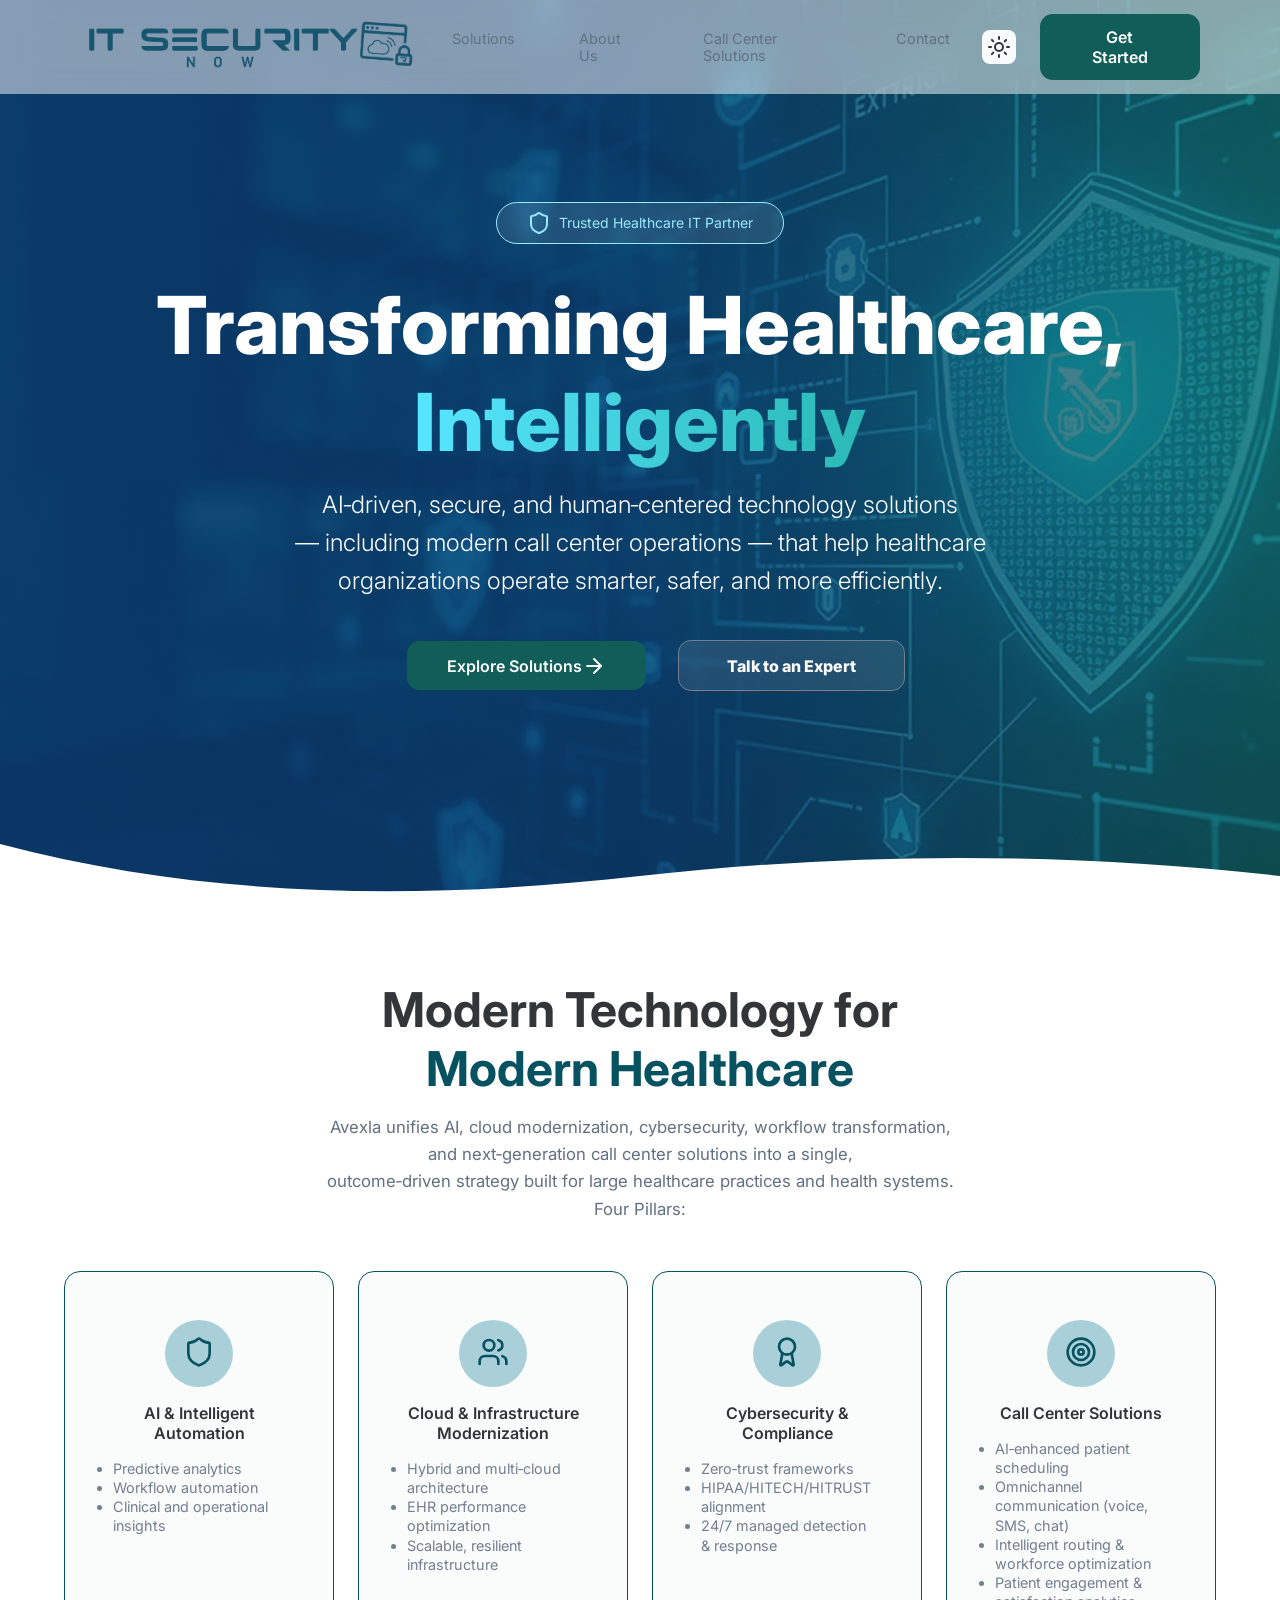
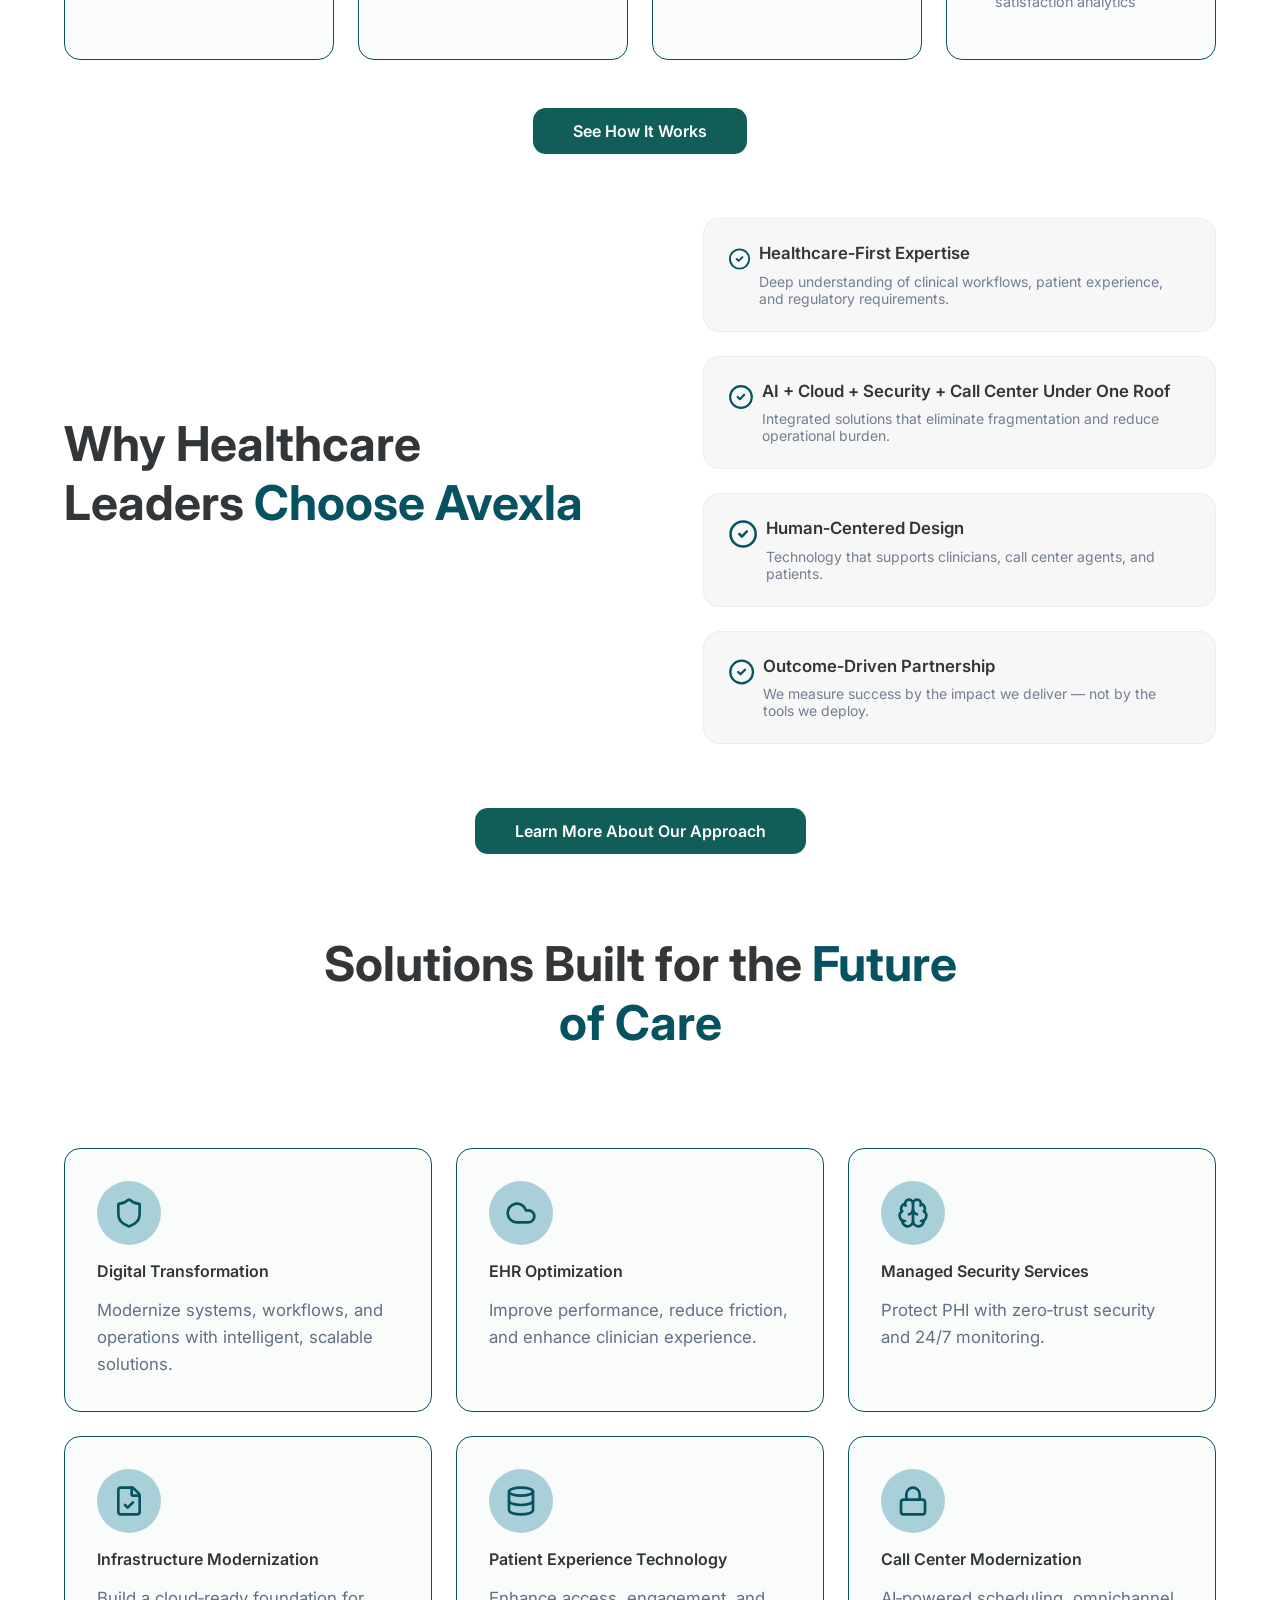
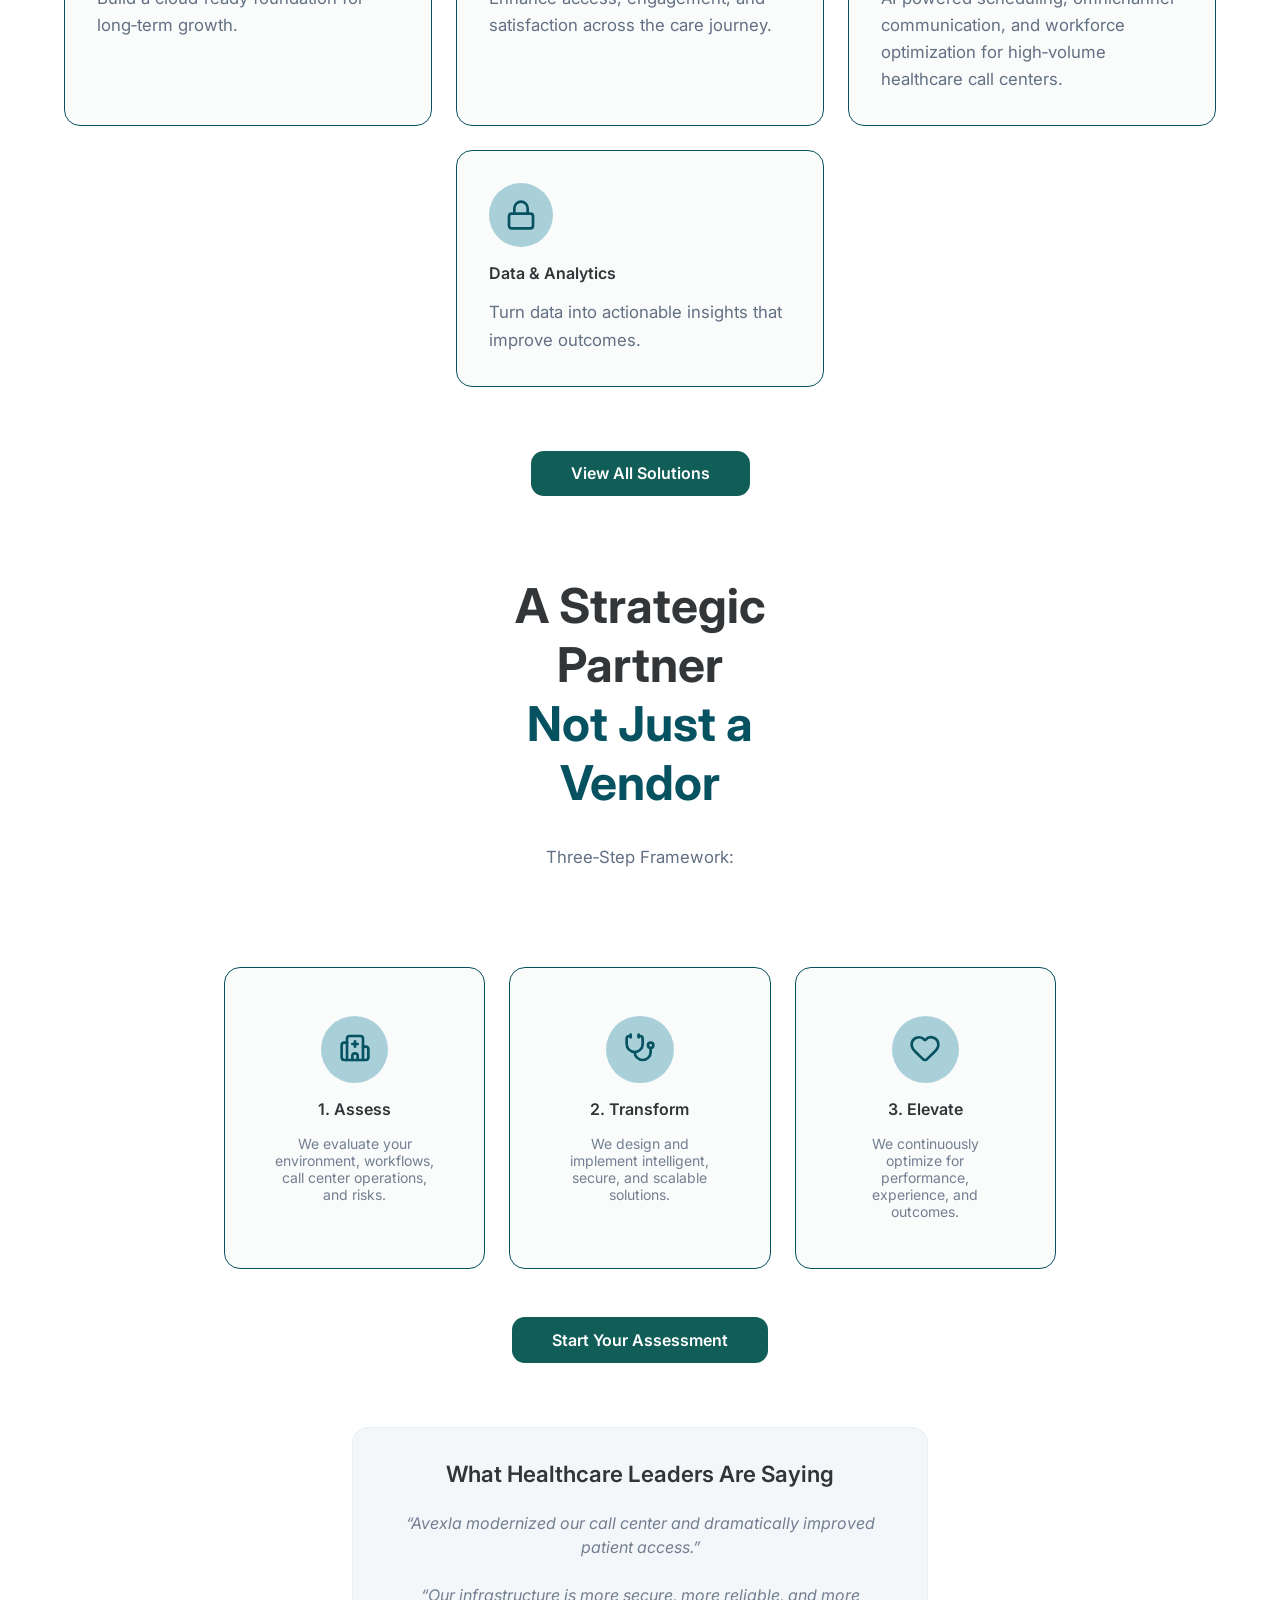
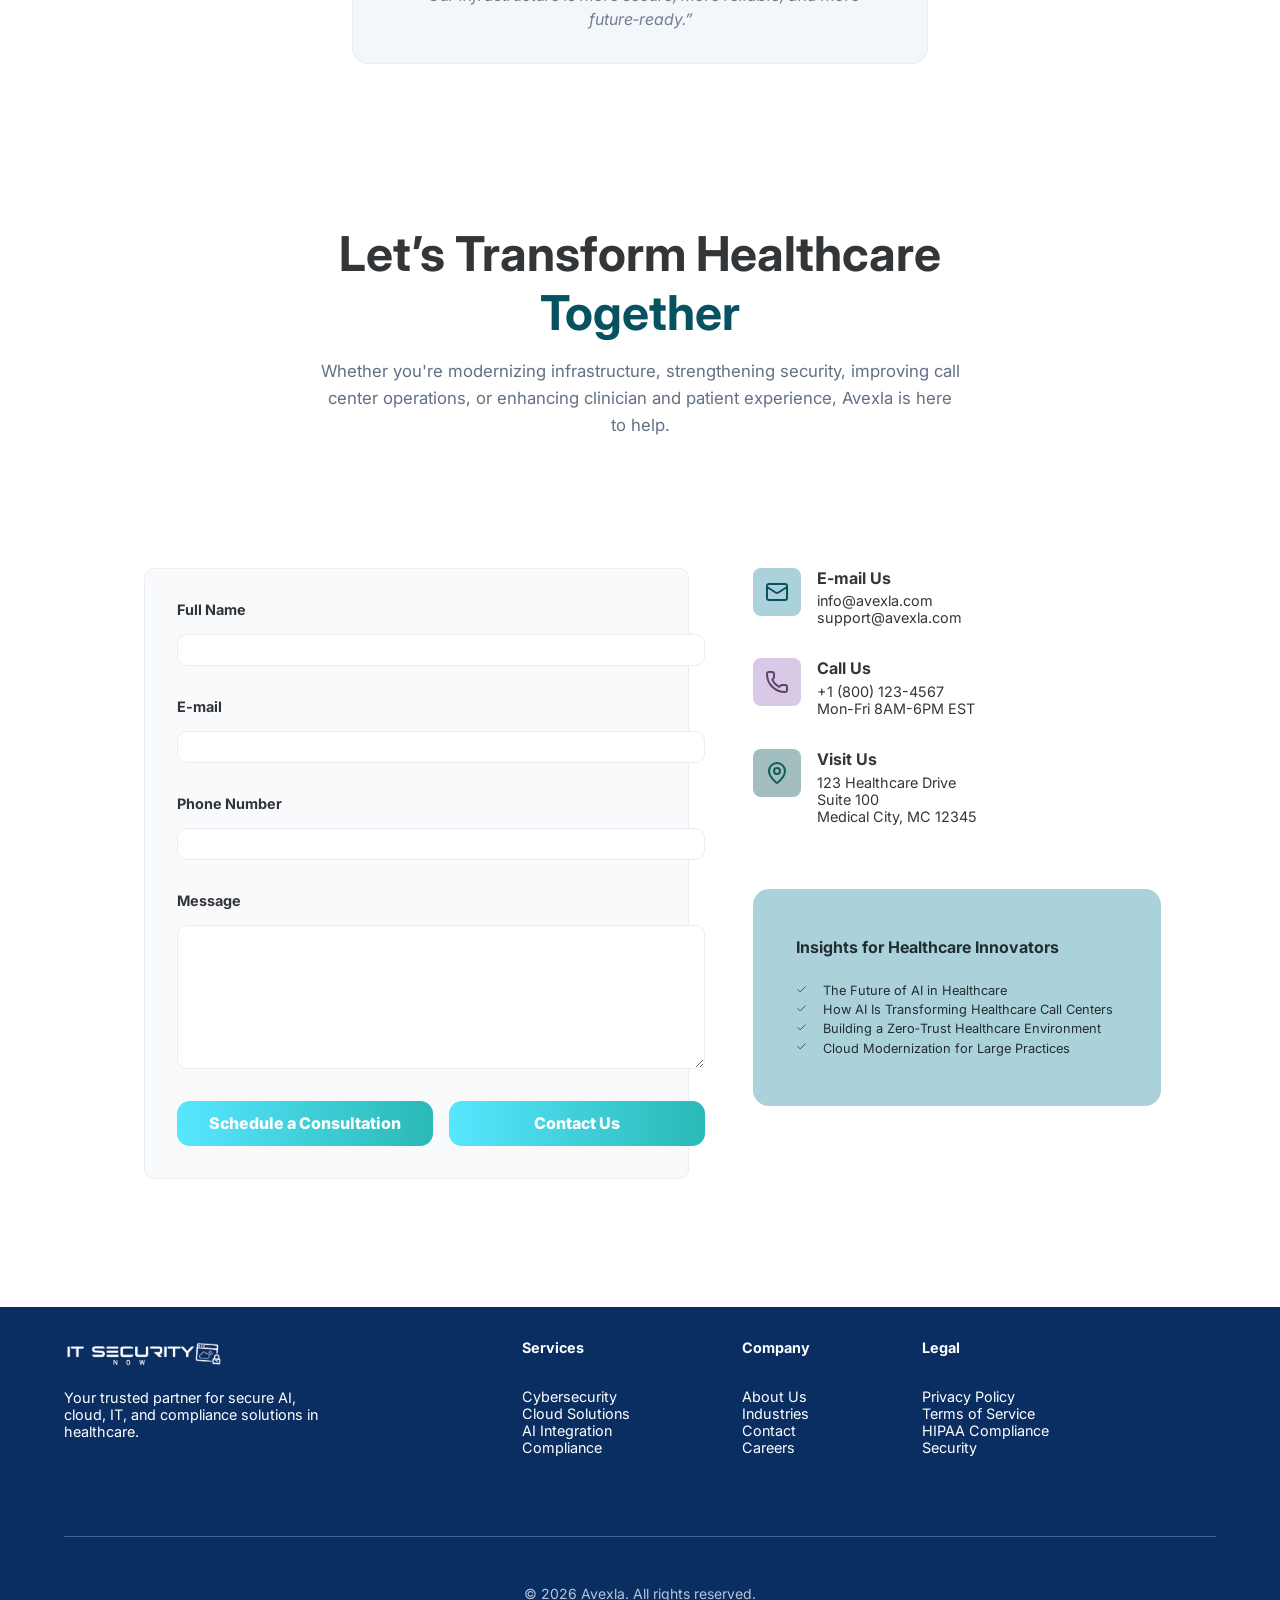
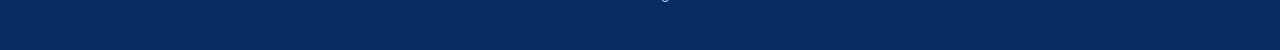
==== commit 4c3c1591: "Fixing TABLET version responsiveness" ====
--- a/index.html
+++ b/index.html
@@ -527,14 +527,14 @@
                 <li><a href="#ai">AI Integration</a></li>
                 <li><a href="">Compliance</a></li>
             </ul>
-            <ul>
+            <ul class="links-list">
                 <li><a href=""><b>Company</b></a></li>
                 <li><a href="">About Us</a></li>
                 <li><a href="">Industries</a></li>
                 <li><a href="">Contact</a></li>
                 <li><a href="">Careers</a></li>
             </ul>
-            <ul>
+            <ul class="links-list">
                 <li><a href=""><b>Legal</b></a></li>
                 <li><a href="">Privacy Policy</a></li>
                 <li><a href="">Terms of Service</a></li>
@@ -544,7 +544,7 @@
         </div>
         <div class="copyright">
             <div class="copyright-inner">
-                <p>© 2025 IT Security Now. All rights reserved.</p>
+                <p>© 2026 Avexla. All rights reserved.</p>
             </div>
         </div>
     </footer>
--- a/style.css
+++ b/style.css
@@ -1037,6 +1037,7 @@
 .why-list {
     display: flex;
     flex-direction: row;
+    padding: 0 4rem;
 }
 
 .why-list-item {
@@ -1287,7 +1288,7 @@
 
 @media (max-width:767px) {
 
-    header{
+    header {
         max-width: 100%;
     }
 
@@ -1393,6 +1394,37 @@
 
     /* NAVBAR */
 
+    #nav-buttons .primary-button {
+        display: none;
+    }
+
+    /* Garante que o container de botões não empurre o menu */
+    #nav-buttons {
+        display: flex;
+        flex-direction: row;
+        /* Garante que fiquem lado a lado */
+        align-items: center;
+        gap: .1rem;
+        /* Espaço entre a lua/sol e o hambúrguer */
+        margin-left: auto;
+        /* Ajusta o espaço entre o toggle de tema e o hambúrguer */
+    }
+
+    /* Força o menu hambúrguer a ser o último item à direita */
+    .menu-toggle {
+        display: block;
+        padding: 0 2rem;
+        order: 2;
+        /* Garante que ele fique depois do theme-toggle se necessário */
+    }
+
+    /* Opcional: ajustar o alinhamento do header */
+    header {
+        padding: .8rem 1.5rem;
+        /* Diminui o padding lateral em telas menores */
+        justify-content: space-between;
+    }
+
     nav {
         display: none;
     }
@@ -1428,9 +1460,10 @@
     .cards2-container {
         grid-template-columns: repeat(2, 1fr);
     }
+
     .card2:last-child {
         grid-column: 1 / span 2;
-        justify-self: center;    
+        justify-self: center;
         width: 50%;
     }
 
@@ -1448,12 +1481,17 @@
 
     /* 3 STEPS */
 
+    #focus {
+        padding: 3rem 17rem 3rem;
+    }
+
     .cards3-container {
         grid-template-columns: repeat(2, 1fr);
     }
-    .card3:last-child {
+
+    .cards3-container>*:nth-child(3) {
         grid-column: 1 / span 2;
-        justify-self: center;    
+        justify-self: center;
         width: 50%;
     }
 
@@ -1461,43 +1499,115 @@
 
     .form-area {
         flex-direction: column;
+        padding: 0 9rem;
         gap: 2rem;
+        margin: auto;
     }
 
     .form-container,
     aside {
+        width: 96%;
+    }
+
+    aside{
+        display: flex;
+        flex-direction: row;
+        align-items: center;
+        padding: 0 4rem;
+        gap: 3rem;
+        margin: 0 auto 5rem;
+    }
+
+    /* FOOTER */
+
+    .links {
+        background-color: var(--footer-bg);
+        padding: 4rem 2rem;
+        display: flex;
+        flex-direction: column;
+        /* Empilha os blocos */
+        align-items: center;
+        /* Centraliza os blocos horizontalmente */
+        text-align: center;
+        /* Centraliza o texto interno */
+        gap: 3rem;
+    }
+
+    .logo-area {
         width: 100%;
-    }
-
-    /* FOOTER */
-
-    .links {
+        /* Remove os 30% que causavam o desalinhamento */
+        padding-right: 0;
+        /* Remove o padding lateral */
+        display: flex;
         flex-direction: column;
-        gap: 2rem;
-    }
-
-}
-
-@media (min-width:1400px) {
-
-    .cards-container {
-        grid-template-columns: repeat(4, 1fr);
-    }
-
-    .cards2-container {
-        grid-template-columns: repeat(3, 1fr);
-    }
-
-    .cards3-container {
-        grid-template-columns: repeat(3, 1fr);
-    }
-
-    #banner {
-        padding: 8rem 10rem;
-    }
-
-    .text-container {
-        padding: 6rem 12rem;
-    }
-
-}+        align-items: center;
+        /* Centraliza a logo e o texto da logo */
+    }
+
+    .links-list {
+        width: 100%;
+        display: none;
+        flex-direction: row;
+        justify-content: center;
+        /* Centraliza a lista de links */
+        gap: 4rem;
+        flex-wrap: wrap;
+        /* Garante que quebre linha se não couber */
+    }
+    .links-list > li{
+        display: none;
+    }
+    .copyright{
+        margin-top: -9rem;
+    }
+}
+
+    @media (min-width:1400px) {
+
+        .cards-container {
+            grid-template-columns: repeat(4, 1fr);
+            padding: 0 12rem 3rem;
+        }
+
+        .cards2-container {
+            grid-template-columns: repeat(3, 1fr);
+        }
+
+        .cards3-container {
+            grid-template-columns: repeat(3, 1fr);
+            padding: 0rem 10rem 3rem;
+        }
+
+        .form-area {
+            padding: 0 15rem 3rem;
+        }
+
+        .form-tab-container {
+            padding: 0 12rem 3rem;
+        }
+
+        .callcenter-tab-cards-container .card:nth-child(5) {
+            grid-column: 2;
+        }
+
+        .solutions-tab h2 {
+            margin-top: 5rem;
+        }
+
+        .why-list {
+            padding: 0 10rem 3rem;
+        }
+
+        .cta-button {
+            margin-top: 1rem;
+        }
+
+        #banner {
+            padding: 8rem 10rem;
+        }
+
+        .text-container {
+            padding: 6rem 12rem;
+        }
+
+    }
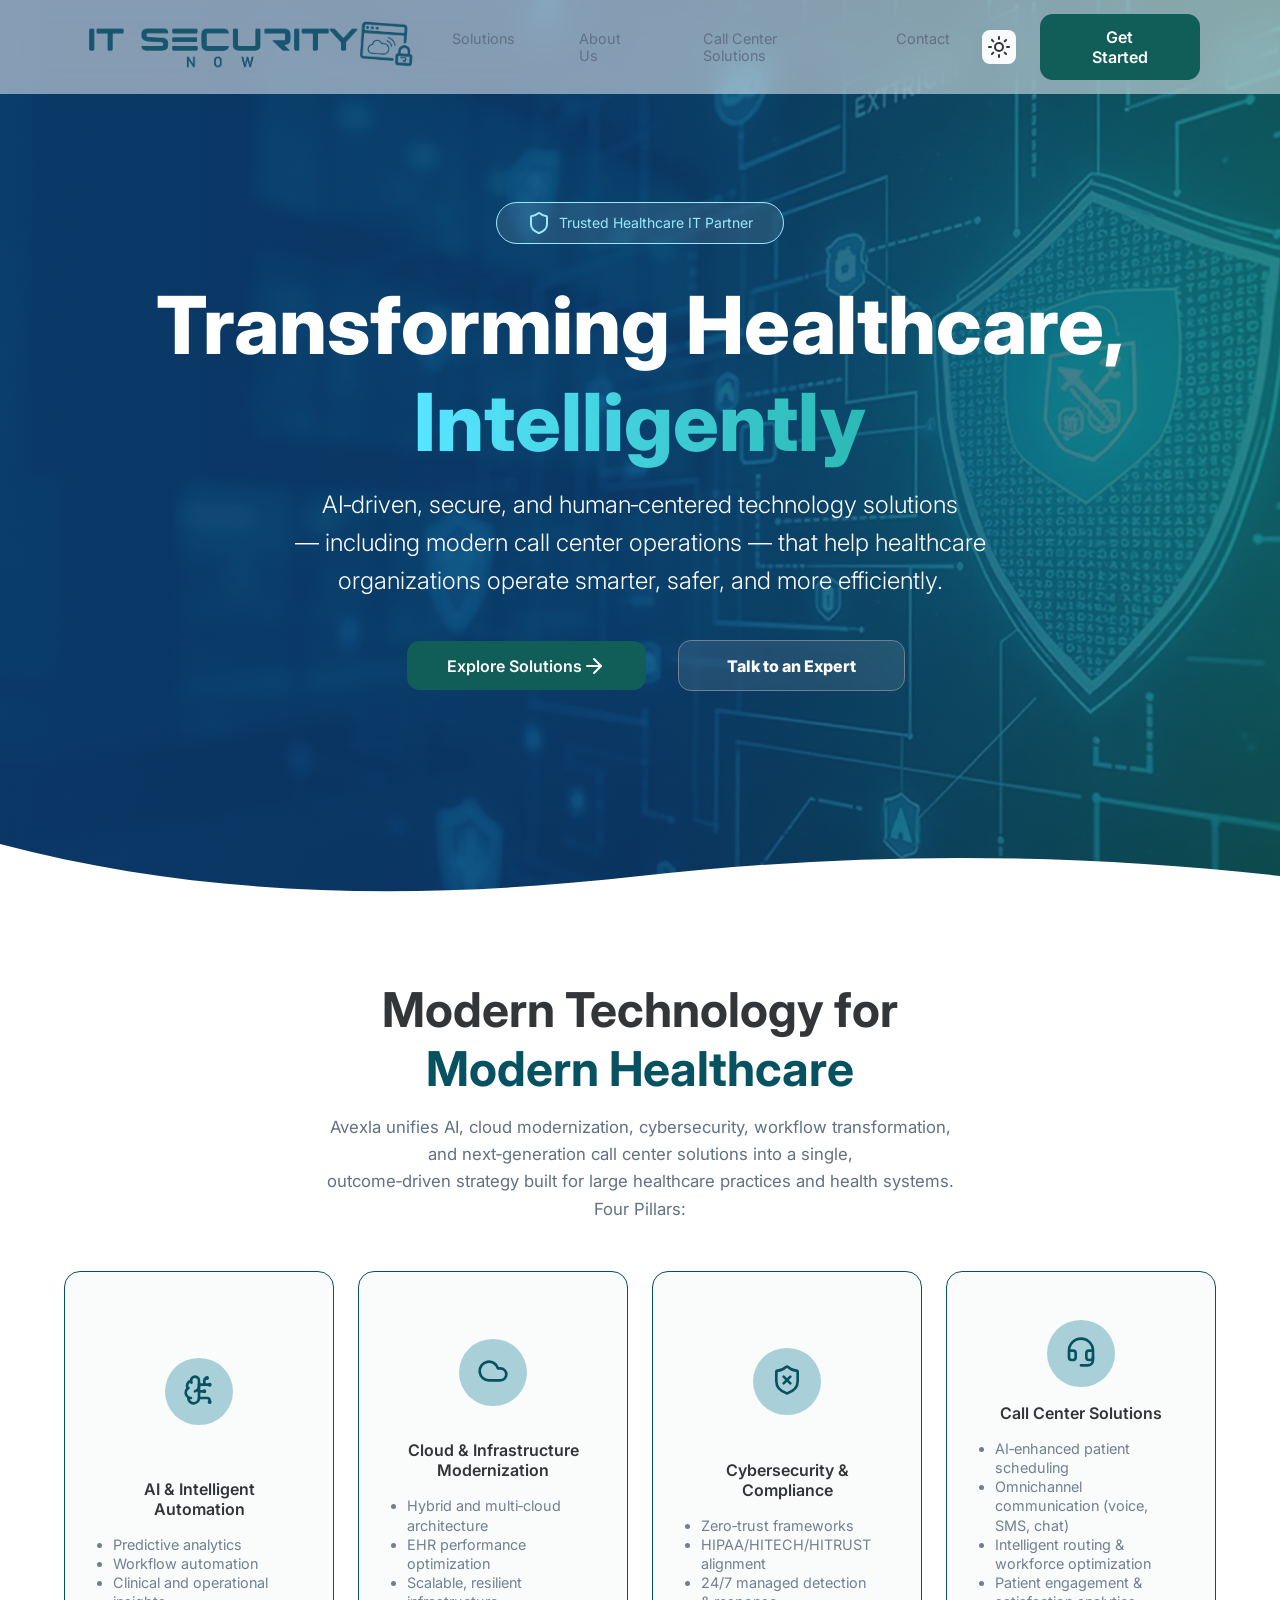
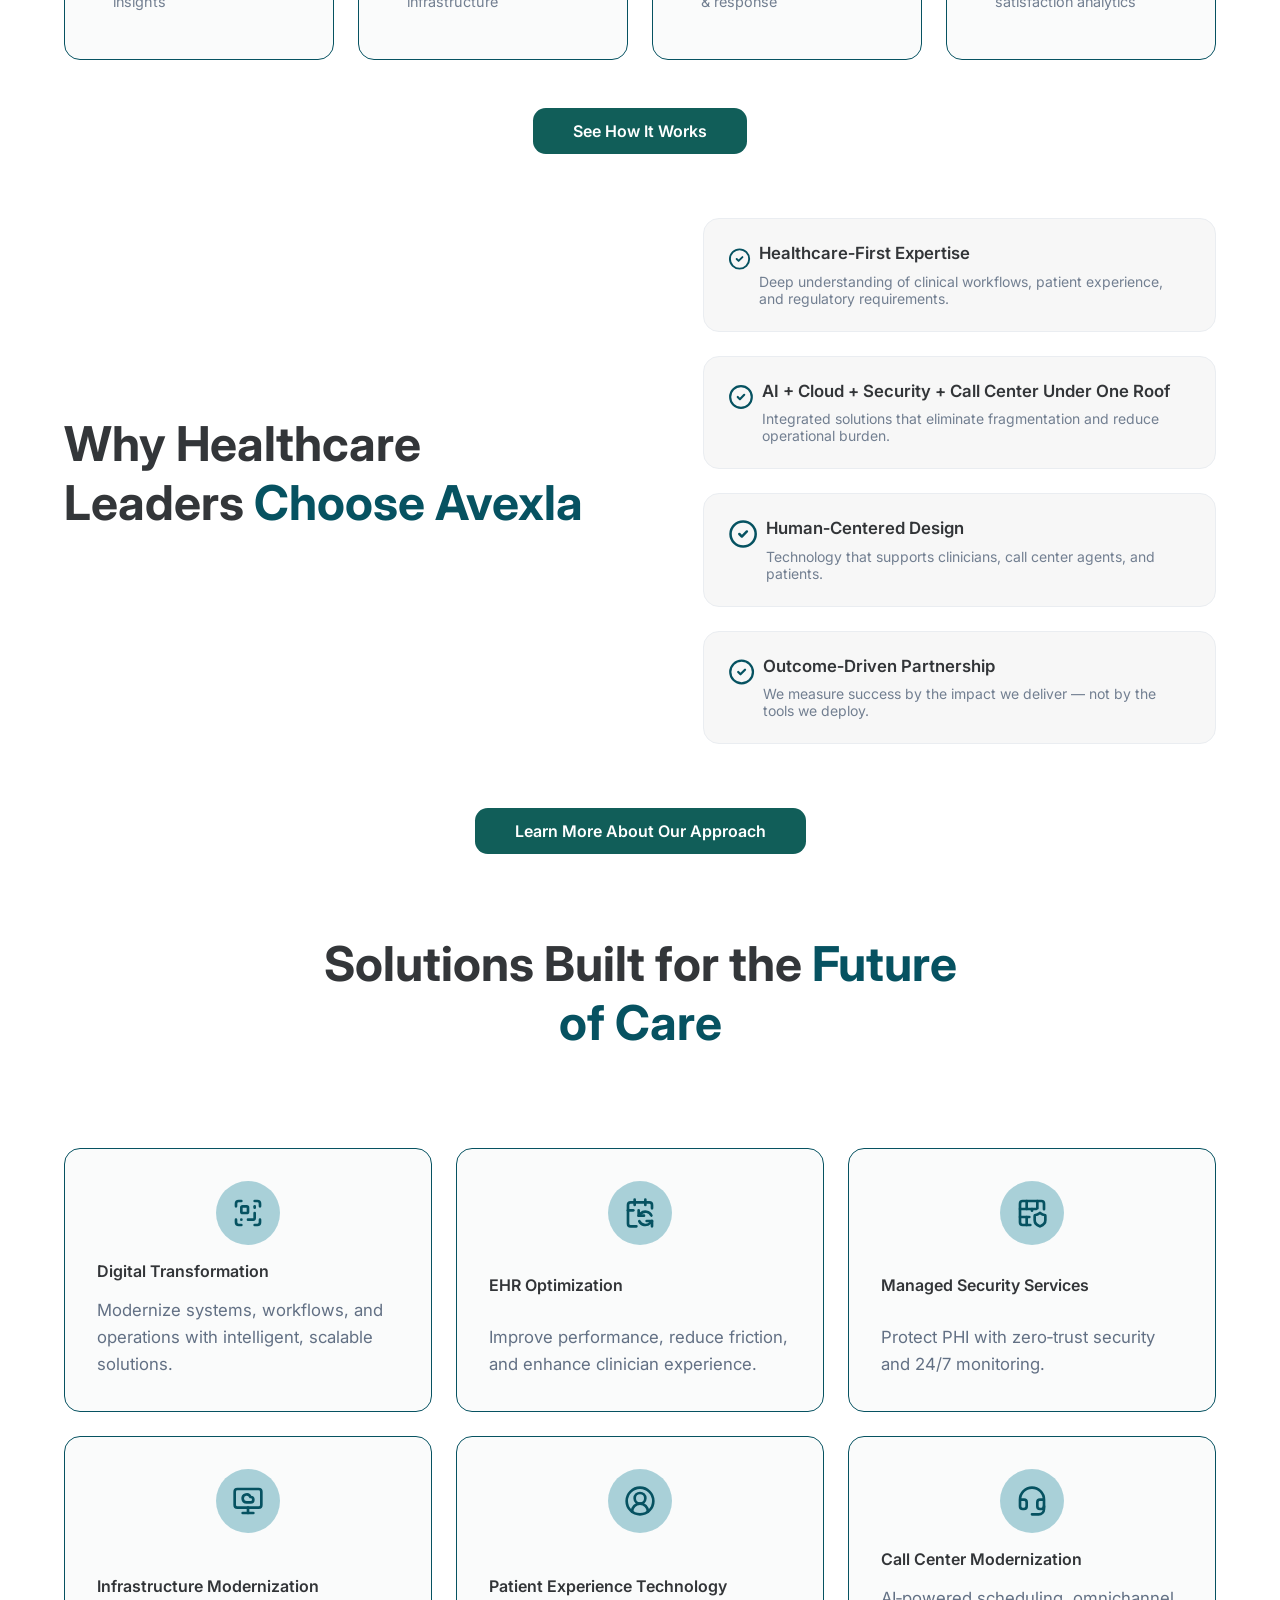
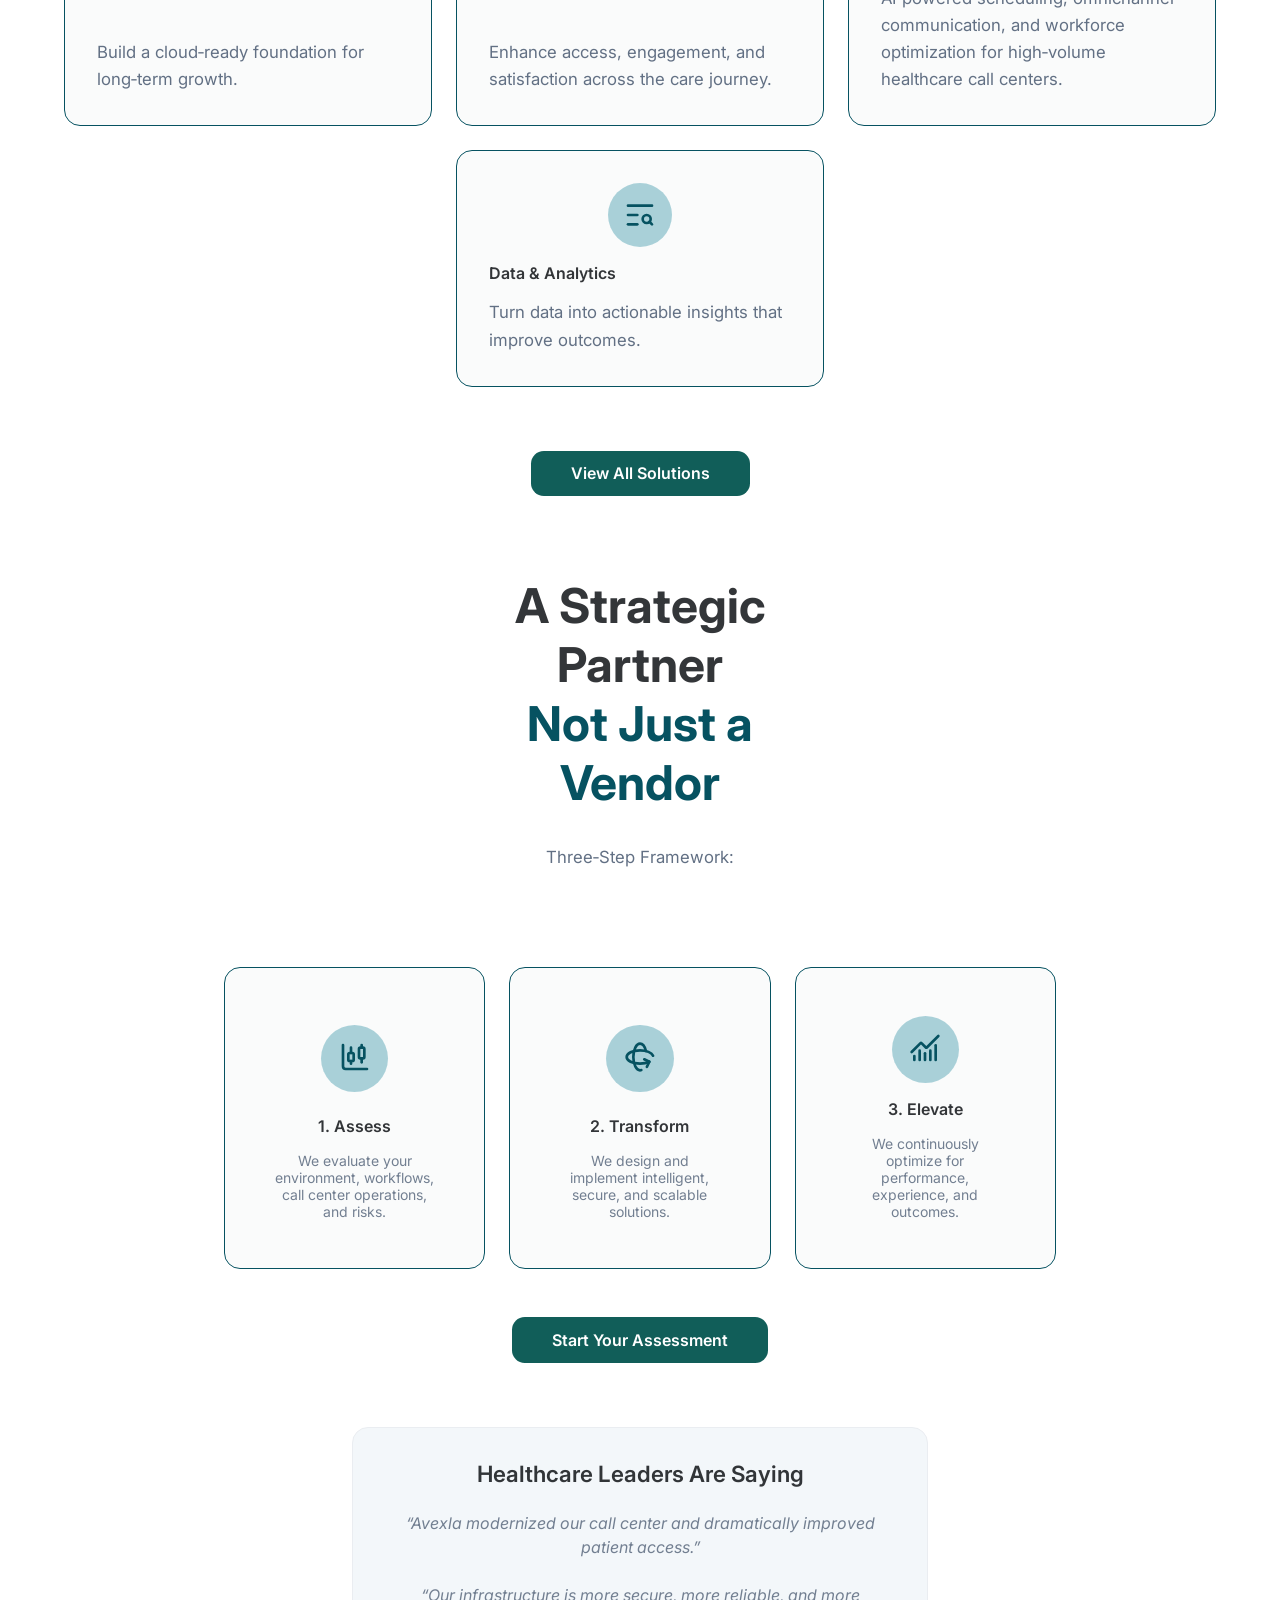
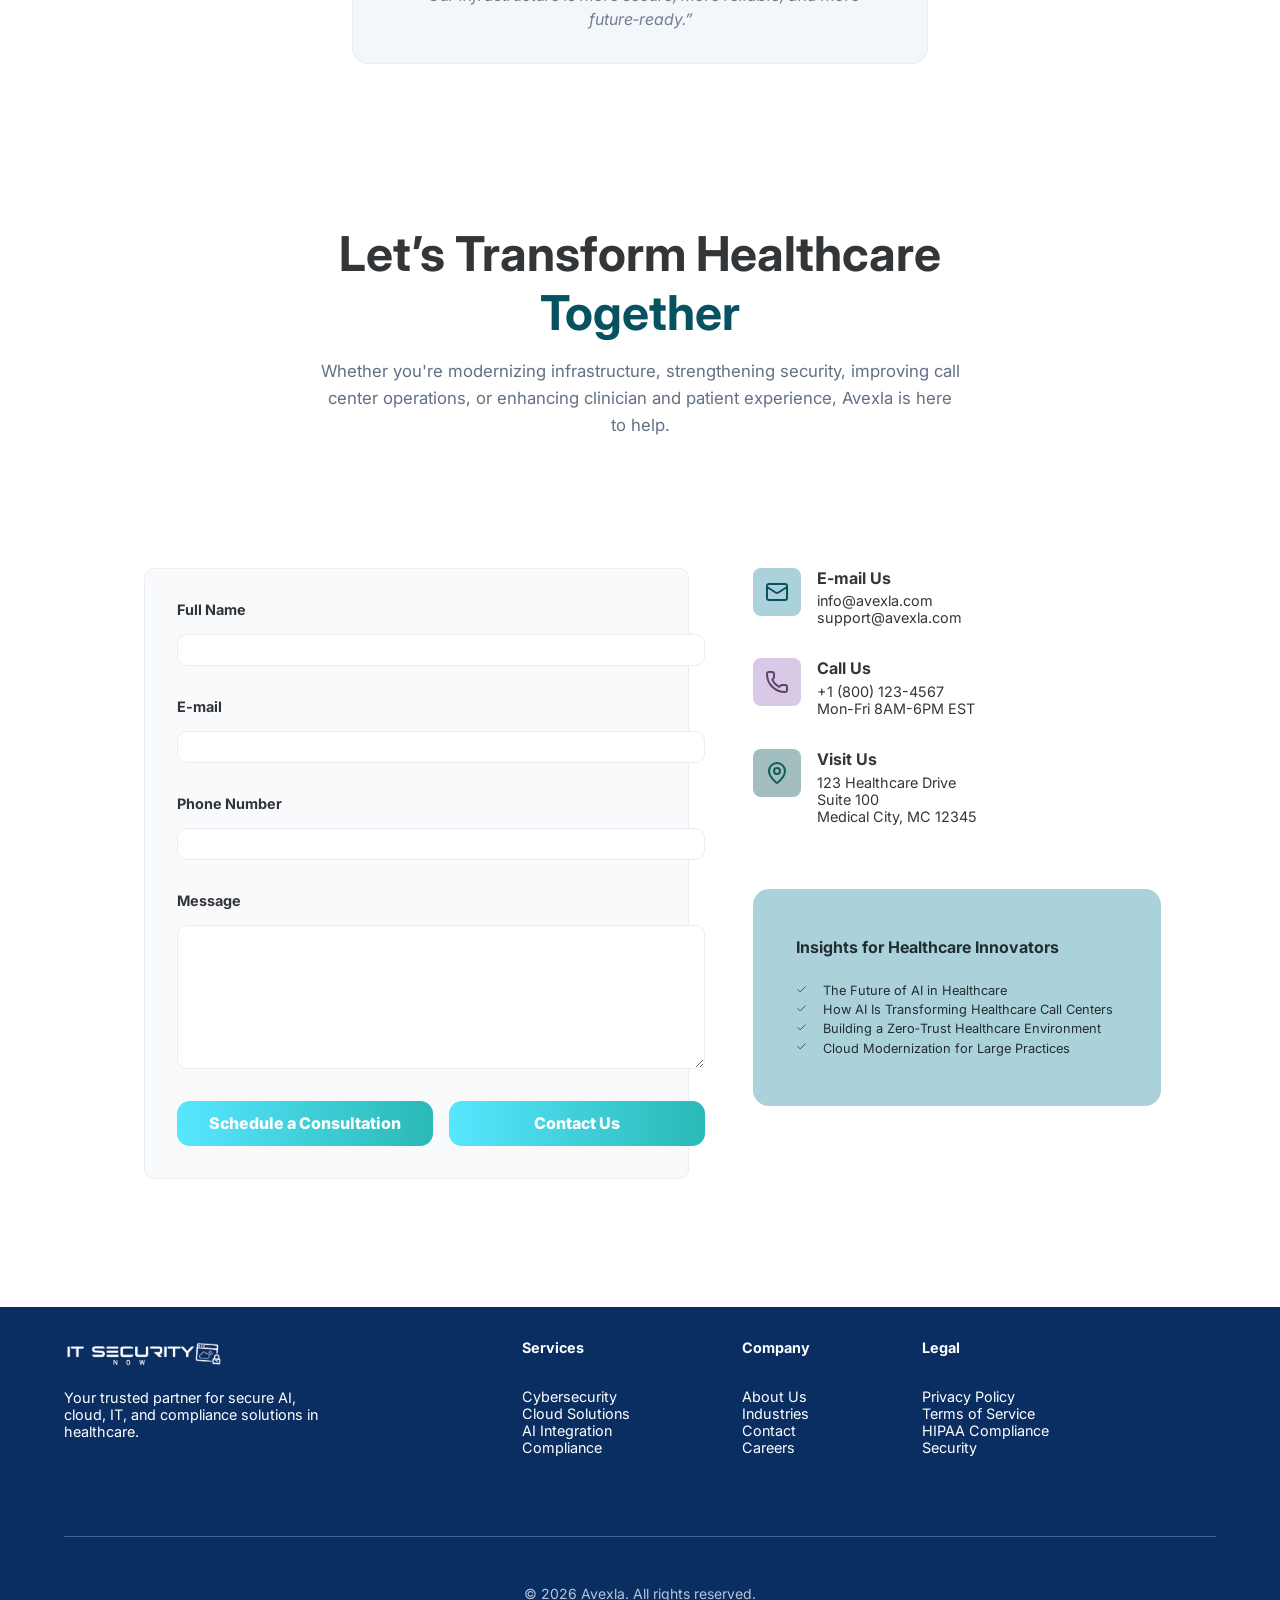
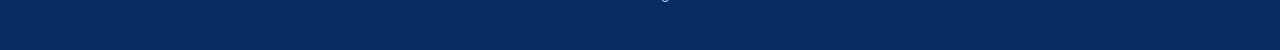
==== commit c8863926: "fixing mobile responsiveness errors" ====
--- a/index.html
+++ b/index.html
@@ -18,7 +18,7 @@
         </div>
 
         <button class="menu-toggle">☰</button>
-
+        
         <nav>
             <ul>
                 <li><a href="./solutions.html">Solutions</a></li>
@@ -66,7 +66,7 @@
         <h1 class="banner-content" id="main-title">Transforming Healthcare,<br>
             <span>Intelligently </span>
         </h1>
-        <h3 class="banner-content">AI‑driven, secure, and human‑centered technology solutions <br>— including modern
+        <h3 class="banner-content" id="banner-content-text">AI‑driven, secure, and human‑centered technology solutions <br>— including modern
             call center operations —
             that help healthcare organizations operate smarter, safer, and more efficiently.</h3>
         <div class="banner-buttons">
@@ -96,12 +96,7 @@
         <section class="cards-container">
             <div class="card">
                 <div class="icon-container">
-                    <svg class="blue-icon" xmlns="http://www.w3.org/2000/svg" width="24" height="24" viewBox="0 0 24 24"
-                        fill="none" stroke="currentColor" stroke-width="2" stroke-linecap="round"
-                        stroke-linejoin="round" class="lucide lucide-shield-icon lucide-shield">
-                        <path
-                            d="M20 13c0 5-3.5 7.5-7.66 8.95a1 1 0 0 1-.67-.01C7.5 20.5 4 18 4 13V6a1 1 0 0 1 1-1c2 0 4.5-1.2 6.24-2.72a1.17 1.17 0 0 1 1.52 0C14.51 3.81 17 5 19 5a1 1 0 0 1 1 1z" />
-                    </svg>
+                    <svg class="blue-icon" xmlns="http://www.w3.org/2000/svg" width="24" height="24" viewBox="0 0 24 24" fill="none" stroke="currentColor" stroke-width="2" stroke-linecap="round" stroke-linejoin="round" class="lucide lucide-brain-circuit-icon lucide-brain-circuit"><path d="M12 5a3 3 0 1 0-5.997.125 4 4 0 0 0-2.526 5.77 4 4 0 0 0 .556 6.588A4 4 0 1 0 12 18Z"/><path d="M9 13a4.5 4.5 0 0 0 3-4"/><path d="M6.003 5.125A3 3 0 0 0 6.401 6.5"/><path d="M3.477 10.896a4 4 0 0 1 .585-.396"/><path d="M6 18a4 4 0 0 1-1.967-.516"/><path d="M12 13h4"/><path d="M12 18h6a2 2 0 0 1 2 2v1"/><path d="M12 8h8"/><path d="M16 8V5a2 2 0 0 1 2-2"/><circle cx="16" cy="13" r=".5"/><circle cx="18" cy="3" r=".5"/><circle cx="20" cy="21" r=".5"/><circle cx="20" cy="8" r=".5"/></svg>
                 </div>
                 <h5>AI & Intelligent <br>Automation</h5>
                 <ul>
@@ -112,14 +107,7 @@
             </div>
             <div class="card">
                 <div class="icon-container">
-                    <svg class="blue-icon" xmlns="http://www.w3.org/2000/svg" width="24" height="24" viewBox="0 0 24 24"
-                        fill="none" stroke="currentColor" stroke-width="2" stroke-linecap="round"
-                        stroke-linejoin="round" class="lucide lucide-users-icon lucide-users">
-                        <path d="M16 21v-2a4 4 0 0 0-4-4H6a4 4 0 0 0-4 4v2" />
-                        <path d="M16 3.128a4 4 0 0 1 0 7.744" />
-                        <path d="M22 21v-2a4 4 0 0 0-3-3.87" />
-                        <circle cx="9" cy="7" r="4" />
-                    </svg>
+                    <svg class="blue-icon" xmlns="http://www.w3.org/2000/svg" width="24" height="24" viewBox="0 0 24 24" fill="none" stroke="currentColor" stroke-width="2" stroke-linecap="round" stroke-linejoin="round" class="lucide lucide-cloud-icon lucide-cloud"><path d="M17.5 19H9a7 7 0 1 1 6.71-9h1.79a4.5 4.5 0 1 1 0 9Z"/></svg>
                 </div>
                 <h5>Cloud & Infrastructure Modernization</h5>
                 <ul>
@@ -130,13 +118,7 @@
             </div>
             <div class="card">
                 <div class="icon-container">
-                    <svg class="blue-icon" xmlns="http://www.w3.org/2000/svg" width="24" height="24" viewBox="0 0 24 24"
-                        fill="none" stroke="currentColor" stroke-width="2" stroke-linecap="round"
-                        stroke-linejoin="round" class="lucide lucide-award-icon lucide-award">
-                        <path
-                            d="m15.477 12.89 1.515 8.526a.5.5 0 0 1-.81.47l-3.58-2.687a1 1 0 0 0-1.197 0l-3.586 2.686a.5.5 0 0 1-.81-.469l1.514-8.526" />
-                        <circle cx="12" cy="8" r="6" />
-                    </svg>
+                    <svg class="blue-icon" xmlns="http://www.w3.org/2000/svg" width="24" height="24" viewBox="0 0 24 24" fill="none" stroke="currentColor" stroke-width="2" stroke-linecap="round" stroke-linejoin="round" class="lucide lucide-shield-x-icon lucide-shield-x"><path d="M20 13c0 5-3.5 7.5-7.66 8.95a1 1 0 0 1-.67-.01C7.5 20.5 4 18 4 13V6a1 1 0 0 1 1-1c2 0 4.5-1.2 6.24-2.72a1.17 1.17 0 0 1 1.52 0C14.51 3.81 17 5 19 5a1 1 0 0 1 1 1z"/><path d="m14.5 9.5-5 5"/><path d="m9.5 9.5 5 5"/></svg>
                 </div>
                 <h5>Cybersecurity & Compliance</h5>
                 <ul>
@@ -147,13 +129,7 @@
             </div>
             <div class="card">
                 <div class="icon-container">
-                    <svg class="blue-icon" xmlns="http://www.w3.org/2000/svg" width="24" height="24" viewBox="0 0 24 24"
-                        fill="none" stroke="currentColor" stroke-width="2" stroke-linecap="round"
-                        stroke-linejoin="round" class="lucide lucide-target-icon lucide-target">
-                        <circle cx="12" cy="12" r="10" />
-                        <circle cx="12" cy="12" r="6" />
-                        <circle cx="12" cy="12" r="2" />
-                    </svg>
+                    <svg class="blue-icon" xmlns="http://www.w3.org/2000/svg" width="24" height="24" viewBox="0 0 24 24" fill="none" stroke="currentColor" stroke-width="2" stroke-linecap="round" stroke-linejoin="round" class="lucide lucide-headset-icon lucide-headset"><path d="M3 11h3a2 2 0 0 1 2 2v3a2 2 0 0 1-2 2H5a2 2 0 0 1-2-2v-5Zm0 0a9 9 0 1 1 18 0m0 0v5a2 2 0 0 1-2 2h-1a2 2 0 0 1-2-2v-3a2 2 0 0 1 2-2h3Z"/><path d="M21 16v2a4 4 0 0 1-4 4h-5"/></svg>
                 </div>
                 <h5>Call Center Solutions</h5>
                 <ul>
@@ -167,7 +143,7 @@
         <div>
             <button class="primary-button">See How It Works</button>
         </div>
-        <section class="reasons-why container">
+        <section class="reasons-why">
             <div id="why">
                 <h2>Why Healthcare Leaders <span>Choose Avexla</span></h2>
             </div>
@@ -240,85 +216,42 @@
             <div class="cards2-container">
                 <div class="card2">
                     <div class="icon-container-start-alignment">
-                        <svg class="blue-icon" xmlns="http://www.w3.org/2000/svg" width="24" height="24"
-                            viewBox="0 0 24 24" fill="none" stroke="currentColor" stroke-width="2"
-                            stroke-linecap="round" stroke-linejoin="round"
-                            class="lucide lucide-shield-icon lucide-shield">
-                            <path
-                                d="M20 13c0 5-3.5 7.5-7.66 8.95a1 1 0 0 1-.67-.01C7.5 20.5 4 18 4 13V6a1 1 0 0 1 1-1c2 0 4.5-1.2 6.24-2.72a1.17 1.17 0 0 1 1.52 0C14.51 3.81 17 5 19 5a1 1 0 0 1 1 1z" />
-                        </svg>
+                        <svg class="blue-icon" xmlns="http://www.w3.org/2000/svg" width="24" height="24" viewBox="0 0 24 24" fill="none" stroke="currentColor" stroke-width="2" stroke-linecap="round" stroke-linejoin="round" class="lucide lucide-scan-qr-code-icon lucide-scan-qr-code"><path d="M17 12v4a1 1 0 0 1-1 1h-4"/><path d="M17 3h2a2 2 0 0 1 2 2v2"/><path d="M17 8V7"/><path d="M21 17v2a2 2 0 0 1-2 2h-2"/><path d="M3 7V5a2 2 0 0 1 2-2h2"/><path d="M7 17h.01"/><path d="M7 21H5a2 2 0 0 1-2-2v-2"/><rect x="7" y="7" width="5" height="5" rx="1"/></svg>
                     </div>
                     <h5>Digital Transformation</h5>
                     <p>Modernize systems, workflows, and operations with intelligent, scalable solutions.</p>
                 </div>
                 <div class="card2">
                     <div class="icon-container-start-alignment">
-                        <svg class="blue-icon" xmlns="http://www.w3.org/2000/svg" width="24" height="24"
-                            viewBox="0 0 24 24" fill="none" stroke="currentColor" stroke-width="2"
-                            stroke-linecap="round" stroke-linejoin="round"
-                            class="lucide lucide-cloud-icon lucide-cloud">
-                            <path d="M17.5 19H9a7 7 0 1 1 6.71-9h1.79a4.5 4.5 0 1 1 0 9Z" />
-                        </svg>
+                        <svg class="blue-icon" xmlns="http://www.w3.org/2000/svg" width="24" height="24" viewBox="0 0 24 24" fill="none" stroke="currentColor" stroke-width="2" stroke-linecap="round" stroke-linejoin="round" class="lucide lucide-calendar-sync-icon lucide-calendar-sync"><path d="M11 10v4h4"/><path d="m11 14 1.535-1.605a5 5 0 0 1 8 1.5"/><path d="M16 2v4"/><path d="m21 18-1.535 1.605a5 5 0 0 1-8-1.5"/><path d="M21 22v-4h-4"/><path d="M21 8.5V6a2 2 0 0 0-2-2H5a2 2 0 0 0-2 2v14a2 2 0 0 0 2 2h4.3"/><path d="M3 10h4"/><path d="M8 2v4"/></svg>
                     </div>
                     <h5>EHR Optimization</h5>
                     <p>Improve performance, reduce friction, and enhance clinician experience.</p>
                 </div>
                 <div class="card2">
                     <div class="icon-container-start-alignment">
-                        <svg class="blue-icon" xmlns="http://www.w3.org/2000/svg" width="24" height="24"
-                            viewBox="0 0 24 24" fill="none" stroke="currentColor" stroke-width="2"
-                            stroke-linecap="round" stroke-linejoin="round"
-                            class="lucide lucide-brain-icon lucide-brain">
-                            <path d="M12 18V5" />
-                            <path d="M15 13a4.17 4.17 0 0 1-3-4 4.17 4.17 0 0 1-3 4" />
-                            <path d="M17.598 6.5A3 3 0 1 0 12 5a3 3 0 1 0-5.598 1.5" />
-                            <path d="M17.997 5.125a4 4 0 0 1 2.526 5.77" />
-                            <path d="M18 18a4 4 0 0 0 2-7.464" />
-                            <path d="M19.967 17.483A4 4 0 1 1 12 18a4 4 0 1 1-7.967-.517" />
-                            <path d="M6 18a4 4 0 0 1-2-7.464" />
-                            <path d="M6.003 5.125a4 4 0 0 0-2.526 5.77" />
-                        </svg>
+                        <svg class="blue-icon" xmlns="http://www.w3.org/2000/svg" width="24" height="24" viewBox="0 0 24 24" fill="none" stroke="currentColor" stroke-width="2" stroke-linecap="round" stroke-linejoin="round" class="lucide lucide-brick-wall-shield-icon lucide-brick-wall-shield"><path d="M12 9v1.258"/><path d="M16 3v5.46"/><path d="M21 9.118V5a2 2 0 0 0-2-2H5a2 2 0 0 0-2 2v14a2 2 0 0 0 2 2h5.75"/><path d="M22 17.5c0 2.499-1.75 3.749-3.83 4.474a.5.5 0 0 1-.335-.005c-2.085-.72-3.835-1.97-3.835-4.47V14a.5.5 0 0 1 .5-.499c1 0 2.25-.6 3.12-1.36a.6.6 0 0 1 .76-.001c.875.765 2.12 1.36 3.12 1.36a.5.5 0 0 1 .5.5z"/><path d="M3 15h7"/><path d="M3 9h12.142"/><path d="M8 15v6"/><path d="M8 3v6"/></svg>
                     </div>
                     <h5>Managed Security Services</h5>
                     <p>Protect PHI with zero‑trust security and 24/7 monitoring.</p>
                 </div>
                 <div class="card2">
                     <div class="icon-container-start-alignment">
-                        <svg class="blue-icon" xmlns="http://www.w3.org/2000/svg" width="24" height="24"
-                            viewBox="0 0 24 24" fill="none" stroke="currentColor" stroke-width="2"
-                            stroke-linecap="round" stroke-linejoin="round"
-                            class="lucide lucide-file-check-icon lucide-file-check">
-                            <path
-                                d="M6 22a2 2 0 0 1-2-2V4a2 2 0 0 1 2-2h8a2.4 2.4 0 0 1 1.704.706l3.588 3.588A2.4 2.4 0 0 1 20 8v12a2 2 0 0 1-2 2z" />
-                            <path d="M14 2v5a1 1 0 0 0 1 1h5" />
-                            <path d="m9 15 2 2 4-4" />
-                        </svg>
+                        <svg class="blue-icon" xmlns="http://www.w3.org/2000/svg" width="24" height="24" viewBox="0 0 24 24" fill="none" stroke="currentColor" stroke-width="2" stroke-linecap="round" stroke-linejoin="round" class="lucide lucide-monitor-cloud-icon lucide-monitor-cloud"><path d="M11 13a3 3 0 1 1 2.83-4H14a2 2 0 0 1 0 4z"/><path d="M12 17v4"/><path d="M8 21h8"/><rect x="2" y="3" width="20" height="14" rx="2"/></svg>
                     </div>
                     <h5>Infrastructure Modernization</h5>
                     <p>Build a cloud‑ready foundation for long‑term growth.</p>
                 </div>
                 <div class="card2">
                     <div class="icon-container-start-alignment">
-                        <svg class="blue-icon" xmlns="http://www.w3.org/2000/svg" width="24" height="24"
-                            viewBox="0 0 24 24" fill="none" stroke="currentColor" stroke-width="2"
-                            stroke-linecap="round" stroke-linejoin="round"
-                            class="lucide lucide-database-icon lucide-database">
-                            <ellipse cx="12" cy="5" rx="9" ry="3" />
-                            <path d="M3 5V19A9 3 0 0 0 21 19V5" />
-                            <path d="M3 12A9 3 0 0 0 21 12" />
-                        </svg>
+                        <svg class="blue-icon" xmlns="http://www.w3.org/2000/svg" width="24" height="24" viewBox="0 0 24 24" fill="none" stroke="currentColor" stroke-width="2" stroke-linecap="round" stroke-linejoin="round" class="lucide lucide-circle-user-round-icon lucide-circle-user-round"><path d="M18 20a6 6 0 0 0-12 0"/><circle cx="12" cy="10" r="4"/><circle cx="12" cy="12" r="10"/></svg>
                     </div>
                     <h5>Patient Experience Technology</h5>
                     <p>Enhance access, engagement, and satisfaction across the care journey.</p>
                 </div>
                 <div class="card2">
                     <div class="icon-container-start-alignment">
-                        <svg class="blue-icon" xmlns="http://www.w3.org/2000/svg" width="24" height="24"
-                            viewBox="0 0 24 24" fill="none" stroke="currentColor" stroke-width="2"
-                            stroke-linecap="round" stroke-linejoin="round" class="lucide lucide-lock-icon lucide-lock">
-                            <rect width="18" height="11" x="3" y="11" rx="2" ry="2" />
-                            <path d="M7 11V7a5 5 0 0 1 10 0v4" />
-                        </svg>
+                        <svg class="blue-icon" xmlns="http://www.w3.org/2000/svg" width="24" height="24" viewBox="0 0 24 24" fill="none" stroke="currentColor" stroke-width="2" stroke-linecap="round" stroke-linejoin="round" class="lucide lucide-headset-icon lucide-headset"><path d="M3 11h3a2 2 0 0 1 2 2v3a2 2 0 0 1-2 2H5a2 2 0 0 1-2-2v-5Zm0 0a9 9 0 1 1 18 0m0 0v5a2 2 0 0 1-2 2h-1a2 2 0 0 1-2-2v-3a2 2 0 0 1 2-2h3Z"/><path d="M21 16v2a4 4 0 0 1-4 4h-5"/></svg>
                     </div>
                     <h5>Call Center Modernization</h5>
                     <p>AI‑powered scheduling, omnichannel communication, and workforce optimization for high‑volume
@@ -326,12 +259,7 @@
                 </div>
                 <div class="card2">
                     <div class="icon-container-start-alignment">
-                        <svg class="blue-icon" xmlns="http://www.w3.org/2000/svg" width="24" height="24"
-                            viewBox="0 0 24 24" fill="none" stroke="currentColor" stroke-width="2"
-                            stroke-linecap="round" stroke-linejoin="round" class="lucide lucide-lock-icon lucide-lock">
-                            <rect width="18" height="11" x="3" y="11" rx="2" ry="2" />
-                            <path d="M7 11V7a5 5 0 0 1 10 0v4" />
-                        </svg>
+                        <svg class="blue-icon" xmlns="http://www.w3.org/2000/svg" width="24" height="24" viewBox="0 0 24 24" fill="none" stroke="currentColor" stroke-width="2" stroke-linecap="round" stroke-linejoin="round" class="lucide lucide-text-search-icon lucide-text-search"><path d="M21 5H3"/><path d="M10 12H3"/><path d="M10 19H3"/><circle cx="17" cy="15" r="3"/><path d="m21 19-1.9-1.9"/></svg>
                     </div>
                     <h5>Data & Analytics</h5>
                     <p>Turn data into actionable insights that improve outcomes.</p>
@@ -346,51 +274,30 @@
         <section class="cards3-container">
             <div class="card">
                 <div class="blue-icon-container">
-                    <svg class="blue-icon" xmlns="http://www.w3.org/2000/svg" width="24" height="24" viewBox="0 0 24 24"
-                        fill="none" stroke="currentColor" stroke-width="2" stroke-linecap="round"
-                        stroke-linejoin="round" class="lucide lucide-hospital-icon lucide-hospital">
-                        <path d="M12 7v4" />
-                        <path d="M14 21v-3a2 2 0 0 0-4 0v3" />
-                        <path d="M14 9h-4" />
-                        <path d="M18 11h2a2 2 0 0 1 2 2v6a2 2 0 0 1-2 2H4a2 2 0 0 1-2-2v-9a2 2 0 0 1 2-2h2" />
-                        <path d="M18 21V5a2 2 0 0 0-2-2H8a2 2 0 0 0-2 2v16" />
-                    </svg>
+                    <svg class="blue-icon" xmlns="http://www.w3.org/2000/svg" width="24" height="24" viewBox="0 0 24 24" fill="none" stroke="currentColor" stroke-width="2" stroke-linecap="round" stroke-linejoin="round" class="lucide lucide-chart-candlestick-icon lucide-chart-candlestick"><path d="M9 5v4"/><rect width="4" height="6" x="7" y="9" rx="1"/><path d="M9 15v2"/><path d="M17 3v2"/><rect width="4" height="8" x="15" y="5" rx="1"/><path d="M17 13v3"/><path d="M3 3v16a2 2 0 0 0 2 2h16"/></svg>
                 </div>
                 <h5>1. Assess</h5>
                 <p>We evaluate your environment, workflows, call center operations, and risks.</p>
             </div>
             <div class="card">
                 <div class="blue-icon-container">
-                    <svg class="blue-icon" xmlns="http://www.w3.org/2000/svg" width="24" height="24" viewBox="0 0 24 24"
-                        fill="none" stroke="currentColor" stroke-width="2" stroke-linecap="round"
-                        stroke-linejoin="round" class="lucide lucide-stethoscope-icon lucide-stethoscope">
-                        <path d="M11 2v2" />
-                        <path d="M5 2v2" />
-                        <path d="M5 3H4a2 2 0 0 0-2 2v4a6 6 0 0 0 12 0V5a2 2 0 0 0-2-2h-1" />
-                        <path d="M8 15a6 6 0 0 0 12 0v-3" />
-                        <circle cx="20" cy="10" r="2" />
-                    </svg>
+                    <svg class="blue-icon" xmlns="http://www.w3.org/2000/svg" width="24" height="24" viewBox="0 0 24 24" fill="none" stroke="currentColor" stroke-width="2" stroke-linecap="round" stroke-linejoin="round" class="lucide lucide-rotate3d-icon lucide-rotate-3d"><path d="M16.466 7.5C15.643 4.237 13.952 2 12 2 9.239 2 7 6.477 7 12s2.239 10 5 10c.342 0 .677-.069 1-.2"/><path d="m15.194 13.707 3.814 1.86-1.86 3.814"/><path d="M19 15.57c-1.804.885-4.274 1.43-7 1.43-5.523 0-10-2.239-10-5s4.477-5 10-5c4.838 0 8.873 1.718 9.8 4"/></svg>
                 </div>
                 <h5>2. Transform</h5>
                 <p>We design and implement intelligent, secure, and scalable solutions.</p>
             </div>
             <div class="card">
                 <div class="blue-icon-container">
-                    <svg class="blue-icon" xmlns="http://www.w3.org/2000/svg" width="24" height="24" viewBox="0 0 24 24"
-                        fill="none" stroke="currentColor" stroke-width="2" stroke-linecap="round"
-                        stroke-linejoin="round" class="lucide lucide-heart-icon lucide-heart">
-                        <path
-                            d="M2 9.5a5.5 5.5 0 0 1 9.591-3.676.56.56 0 0 0 .818 0A5.49 5.49 0 0 1 22 9.5c0 2.29-1.5 4-3 5.5l-5.492 5.313a2 2 0 0 1-3 .019L5 15c-1.5-1.5-3-3.2-3-5.5" />
-                    </svg>
+                    <svg class="blue-icon" xmlns="http://www.w3.org/2000/svg" width="24" height="24" viewBox="0 0 24 24" fill="none" stroke="currentColor" stroke-width="2" stroke-linecap="round" stroke-linejoin="round" class="lucide lucide-chart-no-axes-combined-icon lucide-chart-no-axes-combined"><path d="M12 16v5"/><path d="M16 14v7"/><path d="M20 10v11"/><path d="m22 3-8.646 8.646a.5.5 0 0 1-.708 0L9.354 8.354a.5.5 0 0 0-.707 0L2 15"/><path d="M4 18v3"/><path d="M8 14v7"/></svg>
                 </div>
                 <h5>3. Elevate</h5>
                 <p>We continuously optimize for performance, experience, and outcomes.</p>
             </div>
         </section>
         <button class="primary-button">Start Your Assessment</button>
-        <section class="testimonials row">
+        <section class="testimonials">
             <div>
-                <h4>What Healthcare Leaders Are Saying</h4>
+                <h4>Healthcare Leaders Are Saying</h4>
                 <p><em>“Avexla modernized our call center and dramatically improved patient access.”</em></p>
                 <p><em>“Our infrastructure is more secure, more reliable, and more future‑ready.”</em></p>
             </div>
--- a/style.css
+++ b/style.css
@@ -1282,112 +1282,254 @@
     box-shadow: 0 10px 24px var(--shadow);
 }
 
+/* Isso garante que o card ocupe 100% da altura da linha do grid */
+.card,
+.card2,
+.solutions-tab-card,
+.callcenter-tab-card {
+    display: flex;
+    flex-direction: column;
+    height: 100%;
+    /* Opcional: se quiser que o botão ou link fique sempre no rodapé do card */
+    justify-content: space-between;
+}
 
 
 /* RESPONSIVITY */
 
-@media (max-width:767px) {
-
+@media (min-width: 320px) and (max-width: 768px) {
+
+    /* RESET & ESTRUTURA GERAL */
+    body {
+        overflow-x: hidden;
+        width: 100%;
+    }
+
+    section, div {
+        margin: 0 auto;
+        text-align: center;
+    }
+
+/* ✅ TIPOGRAFIA PROPORCIONAL */
+    h1 { font-size: 2.2rem !important; line-height: 1.2; }
+    h2 { font-size: 1.8rem !important; line-height: 1.3; }
+    h3 { font-size: 1.3rem !important; }
+    h4 { font-size: 1.1rem !important; }
+    h5 { font-size: 1rem !important; }
+    p, li, a { font-size: 0.95rem !important; line-height: 1.5; }
+
+    /* HEADER */
     header {
-        max-width: 100%;
-    }
-
-    /* NAVBAR */
-
-    nav {
-        display: none;
-    }
-
-    .menu-toggle {
-        display: block;
-    }
-
-    .theme-toggle {
-        display: flex;
-    }
-
-    /* BANNER */
-
-    #banner {
-        padding: 3rem 1.5rem;
-        text-align: center;
+        padding: .8rem 1rem;
+        width: 100%;
+        box-sizing: border-box;
+    }
+
+    nav { display: none; }
+
+    #logo {
+        max-width: 50%; /* Aumentei um pouco para não sumir */
+        margin-left: 0;
+    }
+
+    .banner-buttons{
+        gap: .5rem;
+        margin: 1rem auto;
+    }
+    .credential{
+        margin-top: 6rem;
+    }
+    #schedule-button{
+        margin: 0;
+        font-size: .9rem;
+        padding: .8rem 1rem;
+    }
+    .banner-buttons>.secondary-button{
+        margin: 0;
+        font-size: .9rem;
+        padding: .8rem 1rem;
+    }
+
+    #banner > h3{
+       padding: 0 2rem;
+    }
+
+    /* ✅ CONTAINERS - FORÇANDO 1 COLUNA REAL */
+    .cards-container,
+    .cards2-container,
+    .cards3-container,
+    .about-tab-cards-container,
+    .callcenter-tab-cards-container {
+        display: grid !important;
+        grid-template-columns: 1fr !important; /* Aqui garante o 1fr */
+        gap: 1.5rem;
+        padding: 2rem 1.5rem !important; /* Resetando o padding de 12rem do desktop */
+        width: 100% !important;
+        max-width: 100vw;
+        box-sizing: border-box;
+    }
+
+    /* ✅ CARDS - RESETANDO LARGURAS FIXAS */
+    .card,
+    .card2, .card3,
+    .solutions-tab-card,
+    .callcenter-tab-card {
+        width: 100% !important;
+        max-width: 100% !important; /* Mata o '20rem' do desktop */
+        margin: 0 auto !important;
+        display: flex; 
+        flex-direction: column;
+        align-items: center;
+        box-sizing: border-box;
+    }
+    #solutions{
+        padding:0;
+    }
+    /* ✅ TEXTOS E SEÇÕES */
+    .text-container, #focus, .form-title, .solutions-tab-title, 
+    .callcenter-tab-title, .our-story {
+        padding: 2rem 1rem !important;
+        width: 100%;
+    }
+
+    .cards2-container, 
+    .cards3-container {
+        display: grid !important;
+        grid-template-columns: 1fr !important; /* Força 1 coluna */
+        width: 100% !important;
+        margin: 1rem auto !important;
+    }
+
+    .primary-button{
+        font-size: .9rem;
+        max-width: 80%;
+    }
+
+    .card2, .card3 {
+        width: 100% !important;
+        max-width: 100% !important;
+        grid-column: auto !important; /* 🔥 ISSO É O MAIS IMPORTANTE: remove o 'grid-column: 2' */
+        justify-self: stretch !important; /* Faz o card ocupar a largura toda */
+        margin: 0 auto !important;
+    }
+
+    /* Remove o ajuste do último card que você fez para o desktop */
+    .card2:last-child, 
+    .cards3-container > *:nth-child(3) {
+        grid-column: auto !important; 
+        width: 100% !important;
     }
 
     #main-title {
-        font-size: 2rem;
-    }
-
-    .banner-buttons {
-        flex-direction: column;
-        gap: 1rem;
-        align-items: center;
-    }
-
-    /* ABOUT */
-
-    .text-container {
-        padding: 2rem 1.5rem;
-        text-align: center;
-    }
-
-    /* CARDS */
-
-    .cards-container {
-        grid-template-columns: 1fr;
-    }
-
-    /* SOLUTIONS */
-
-    .cards2-container {
-        grid-template-columns: 1fr;
-    }
-
-    /* WHY SECTION */
-
+        font-size: 2.2rem; /* Ajuste para não quebrar em telas pequenas */
+    }
+
+    /* WHY / LIST */
     .reasons-why {
         flex-direction: column;
-        padding: 2rem 1.5rem;
-    }
-
-    #why h2 {
+        padding: 2rem 1rem;
+    }
+
+    #why{
+        width: 100% !important;
+        margin: 1rem 0 !important; /* Remove as margens laterais de 5rem */
+    }
+    .list{
+        margin: 0 auto !important;
+        padding: 1rem;
+        width: 80%;
+    }
+    #reasons>ul{
+        margin-left: 0;
+    }
+
+    /* ✅ FORMULÁRIO (A CORREÇÃO CRÍTICA) */
+    .form-area {
+        display: flex !important;
+        flex-direction: column !important; /* Empilha Form e Aside */
+        align-items: center !important;    /* Centraliza horizontalmente */
+        justify-content: center;
+        padding: 2rem 1rem !important;     /* Reduz padding lateral */
+        width: 100% !important;
+        box-sizing: border-box;
+        gap: 3rem;                         /* Espaço entre form e aside */
+    }
+
+    .form-container {
+        width: 100% !important;
+        padding: 0 !important;
+        margin: 0 auto !important;
+        display: block !important;
+    }
+
+    form {
+        width: 100% !important; 
+        max-width: 100% !important;
+        padding: 1.5rem !important;
+        margin: 0 auto !important;
+        box-sizing: border-box;
+        align-items: center !important; /* Centraliza labels/inputs dentro do form */
+    }
+
+    /* ✅ AJUSTE DOS INPUTS (LIMPANDO OS 33REM) */
+    .input {
+        width: 100% !important;
+        align-items: center !important; /* Centraliza a label com o input */
+    }
+
+    .blank, #msg-blank {
+        width: 100% !important;       /* Força ocupar a largura do form */
+        max-width: 100% !important;
+        min-width: 0 !important;      /* Garante que não trave em tamanho fixo */
+        height: auto;
+        min-height: 2.5rem;           /* Tamanho confortável para toque */
+    }
+    
+    #msg-blank {
+        min-height: 8rem;             /* Área de mensagem maior */
+    }
+
+    .form-button {
+        width: 100%;
+        justify-content: center !important;
+    }
+
+    .form-button button {
+        width: 100% !important;       /* Botão largo para facilitar o clique */
+        max-width: 300px;             /* Mas não exagerado */
+    }
+
+    /* ✅ ASIDE CENTRALIZADO */
+    aside {
+        width: 100% !important;
+        margin: 0 auto !important;
+        padding: 0 !important;
+        display: flex !important;
+        flex-direction: column !important;
+        align-items: center !important;    /* Centraliza ícones e textos */
+        text-align: center !important;
+    }
+
+    .contact li {
+        flex-direction: column !important; /* Ícone em cima, texto embaixo */
+        align-items: center !important;
+        justify-content: center;
         text-align: center;
-    }
-
-    /* 3 STEPS */
-
-    .cards3-container {
-        grid-template-columns: 1fr;
-    }
-
-    /* TESTIMONIALS */
-
-    .testimonials {
-        padding: 2rem 1.5rem;
+        gap: 0.5rem;
+    }
+
+    /* Outros ajustes necessários */
+    .partnering {
+        width: 100%;
+        padding: 2rem 1rem !important;
+        margin: 2rem 0 0 0 !important;
+    }
+
+    .partnering h5, .partnering ul {
+        margin-left: 0 !important;
+        padding-left: 0 !important;
         text-align: center;
     }
-
-    /* FORM */
-
-    .form-area {
-        flex-direction: column;
-        padding: 2rem 1.5rem;
-    }
-
-    .form-container {
-        width: 100%;
-    }
-
-    aside {
-        width: 100%;
-    }
-
-    /* FOOTER */
-
-    .links {
-        flex-direction: column;
-        text-align: center;
-    }
-
 }
 
 @media (max-width:1024px) {
@@ -1396,47 +1538,46 @@
 
     #nav-buttons .primary-button {
         display: none;
+    }
+
+    #logo{
+        max-width: 30%;
+        margin-left: 3rem;
     }
 
     /* Garante que o container de botões não empurre o menu */
     #nav-buttons {
         display: flex;
         flex-direction: row;
-        /* Garante que fiquem lado a lado */
         align-items: center;
-        gap: .1rem;
-        /* Espaço entre a lua/sol e o hambúrguer */
-        margin-left: auto;
-        /* Ajusta o espaço entre o toggle de tema e o hambúrguer */
+        gap: 0;
+        margin: .1rem 0;
     }
 
     /* Força o menu hambúrguer a ser o último item à direita */
     .menu-toggle {
         display: block;
-        padding: 0 2rem;
+        padding: 0 1rem;
         order: 2;
         /* Garante que ele fique depois do theme-toggle se necessário */
     }
 
     /* Opcional: ajustar o alinhamento do header */
     header {
-        padding: .8rem 1.5rem;
-        /* Diminui o padding lateral em telas menores */
-        justify-content: space-between;
+        padding: .8rem 1rem;
+        width: 100%;
+        box-sizing: border-box;
     }
 
     nav {
         display: none;
     }
 
-    .menu-toggle {
-        display: block;
-    }
-
     .theme-toggle {
-        display: flex;
-    }
-
+        margin: auto;
+        padding: .3rem;
+    }
+/*  */
     /* BANNER */
 
     #main-title {
@@ -1456,6 +1597,9 @@
     }
 
     /* SOLUTIONS */
+    #solutions{
+        padding: 1rem 4rem;
+    }
 
     .cards2-container {
         grid-template-columns: repeat(2, 1fr);
@@ -1479,10 +1623,14 @@
         width: 100%;
     }
 
+    .list{
+        margin: 1rem 5rem;
+    }
+
     /* 3 STEPS */
 
     #focus {
-        padding: 3rem 17rem 3rem;
+        padding: 3rem 10rem 3rem;
     }
 
     .cards3-container {
@@ -1493,6 +1641,10 @@
         grid-column: 1 / span 2;
         justify-self: center;
         width: 50%;
+    }
+
+    .testimonials{
+        margin: 3rem 4rem;
     }
 
     /* FORM */
@@ -1509,13 +1661,18 @@
         width: 96%;
     }
 
-    aside{
+    aside {
         display: flex;
-        flex-direction: row;
+        flex-direction: column;
         align-items: center;
-        padding: 0 4rem;
-        gap: 3rem;
-        margin: 0 auto 5rem;
+        padding: 2rem 3rem;
+        gap: 1rem;
+        margin: 0 auto 3rem;
+        font-size: .5rem;
+    }
+
+    aside .contact{
+        margin-left: -1rem;
     }
 
     /* FOOTER */
@@ -1554,60 +1711,64 @@
         flex-wrap: wrap;
         /* Garante que quebre linha se não couber */
     }
-    .links-list > li{
+
+    .links-list>li {
         display: none;
     }
-    .copyright{
+
+    .copyright {
         margin-top: -9rem;
     }
-}
-
-    @media (min-width:1400px) {
-
-        .cards-container {
-            grid-template-columns: repeat(4, 1fr);
-            padding: 0 12rem 3rem;
-        }
-
-        .cards2-container {
-            grid-template-columns: repeat(3, 1fr);
-        }
-
-        .cards3-container {
-            grid-template-columns: repeat(3, 1fr);
-            padding: 0rem 10rem 3rem;
-        }
-
-        .form-area {
-            padding: 0 15rem 3rem;
-        }
-
-        .form-tab-container {
-            padding: 0 12rem 3rem;
-        }
-
-        .callcenter-tab-cards-container .card:nth-child(5) {
-            grid-column: 2;
-        }
-
-        .solutions-tab h2 {
-            margin-top: 5rem;
-        }
-
-        .why-list {
-            padding: 0 10rem 3rem;
-        }
-
-        .cta-button {
-            margin-top: 1rem;
-        }
-
-        #banner {
-            padding: 8rem 10rem;
-        }
-
-        .text-container {
-            padding: 6rem 12rem;
-        }
-
-    }+
+    
+}
+
+@media (min-width:1400px) {
+
+    .cards-container {
+        grid-template-columns: repeat(4, 1fr);
+        padding: 0 12rem 3rem;
+    }
+
+    .cards2-container {
+        grid-template-columns: repeat(3, 1fr);
+    }
+
+    .cards3-container {
+        grid-template-columns: repeat(3, 1fr);
+        padding: 0rem 10rem 3rem;
+    }
+
+    .form-area {
+        padding: 0 15rem 3rem;
+    }
+
+    .form-tab-container {
+        padding: 0 12rem 3rem;
+    }
+
+    .callcenter-tab-cards-container .card:nth-child(5) {
+        grid-column: 2;
+    }
+
+    .solutions-tab h2 {
+        margin-top: 5rem;
+    }
+
+    .why-list {
+        padding: 0 10rem 3rem;
+    }
+
+    .cta-button {
+        margin-top: 1rem;
+    }
+
+    #banner {
+        padding: 8rem 10rem;
+    }
+
+    .text-container {
+        padding: 6rem 12rem;
+    }
+
+}
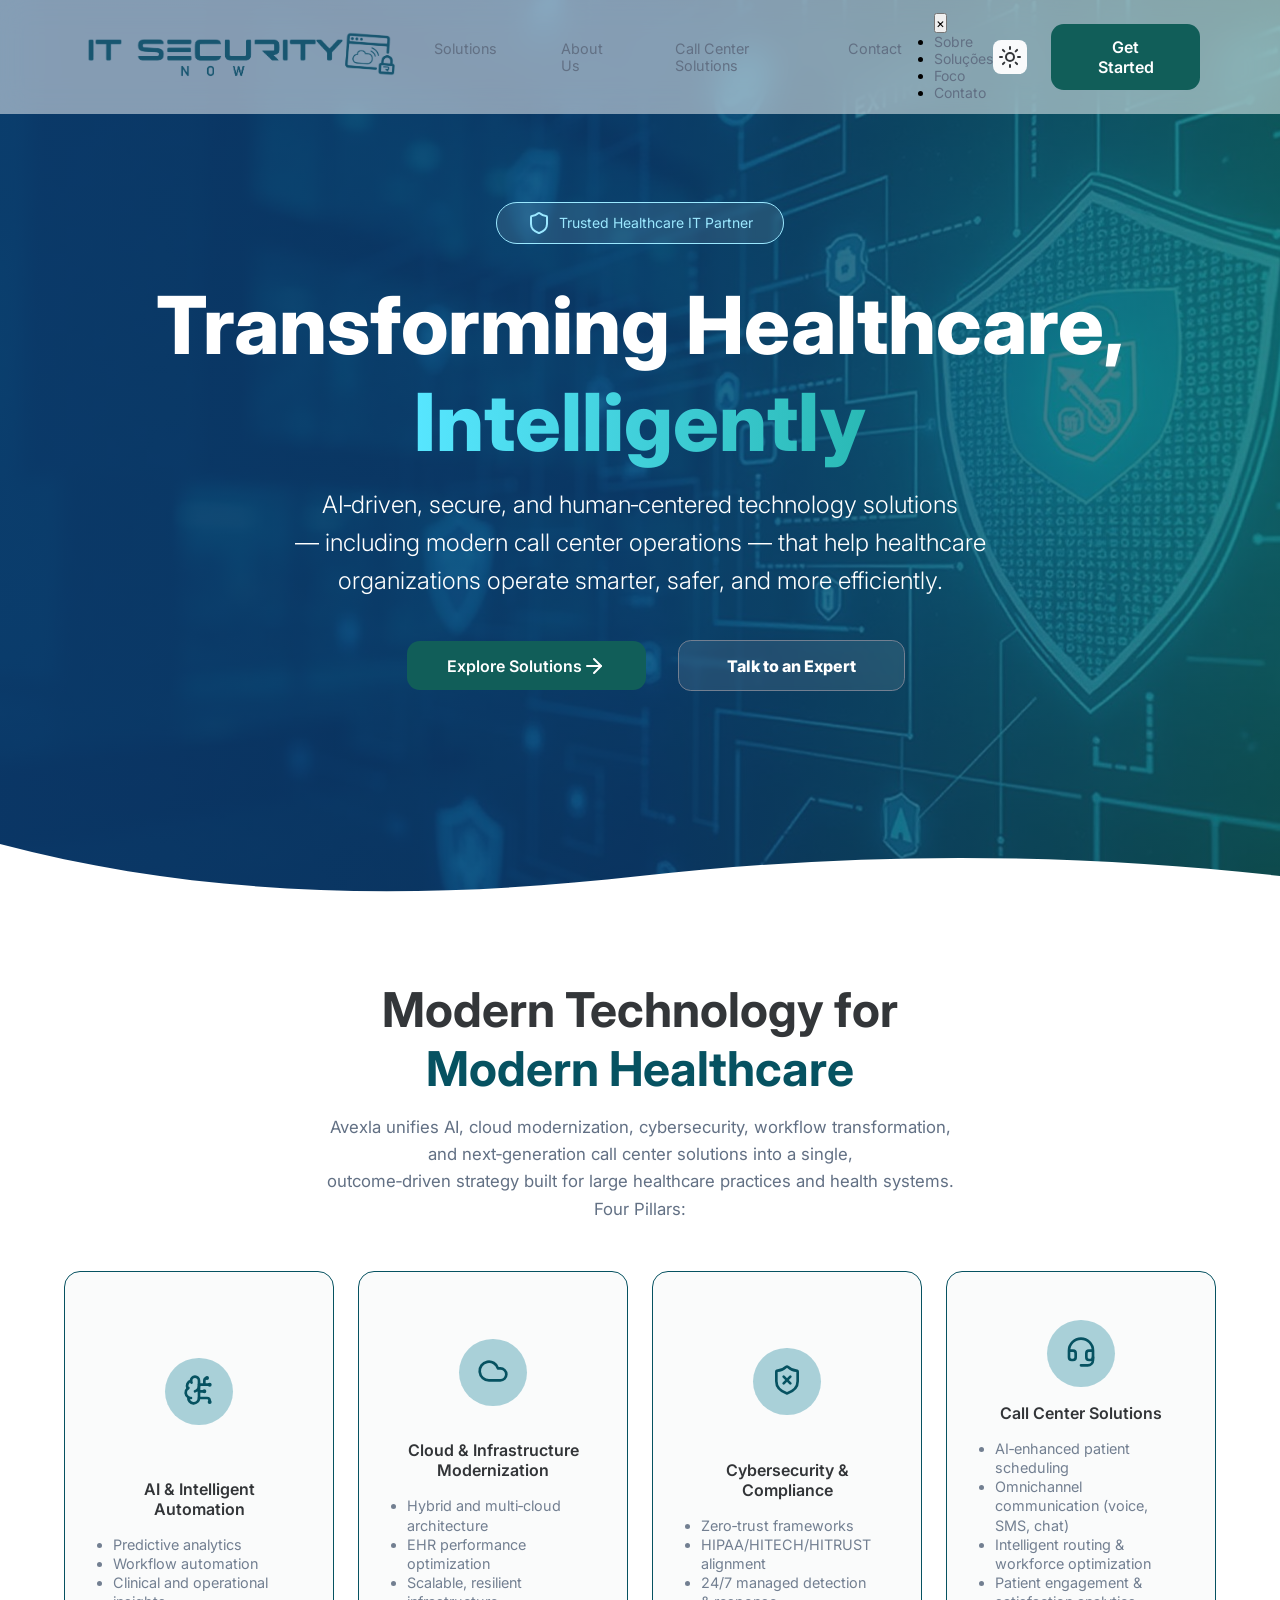
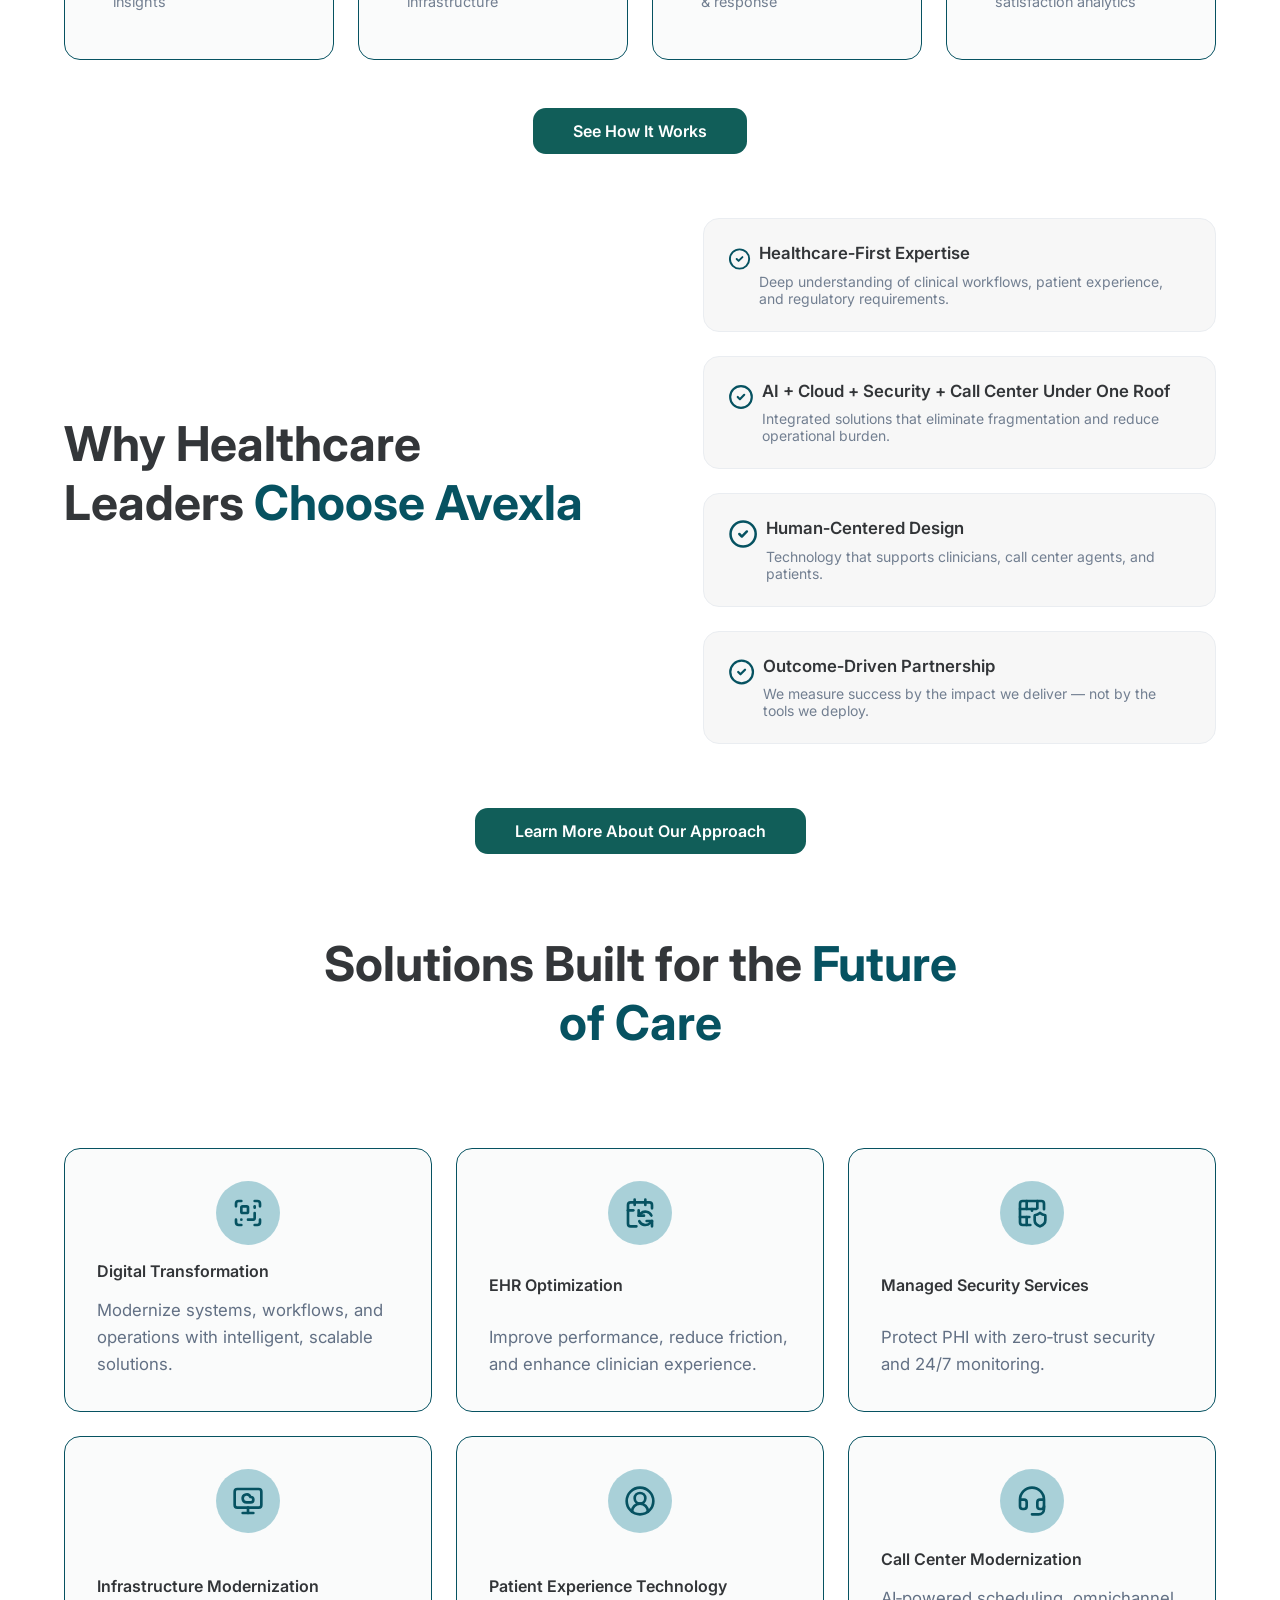
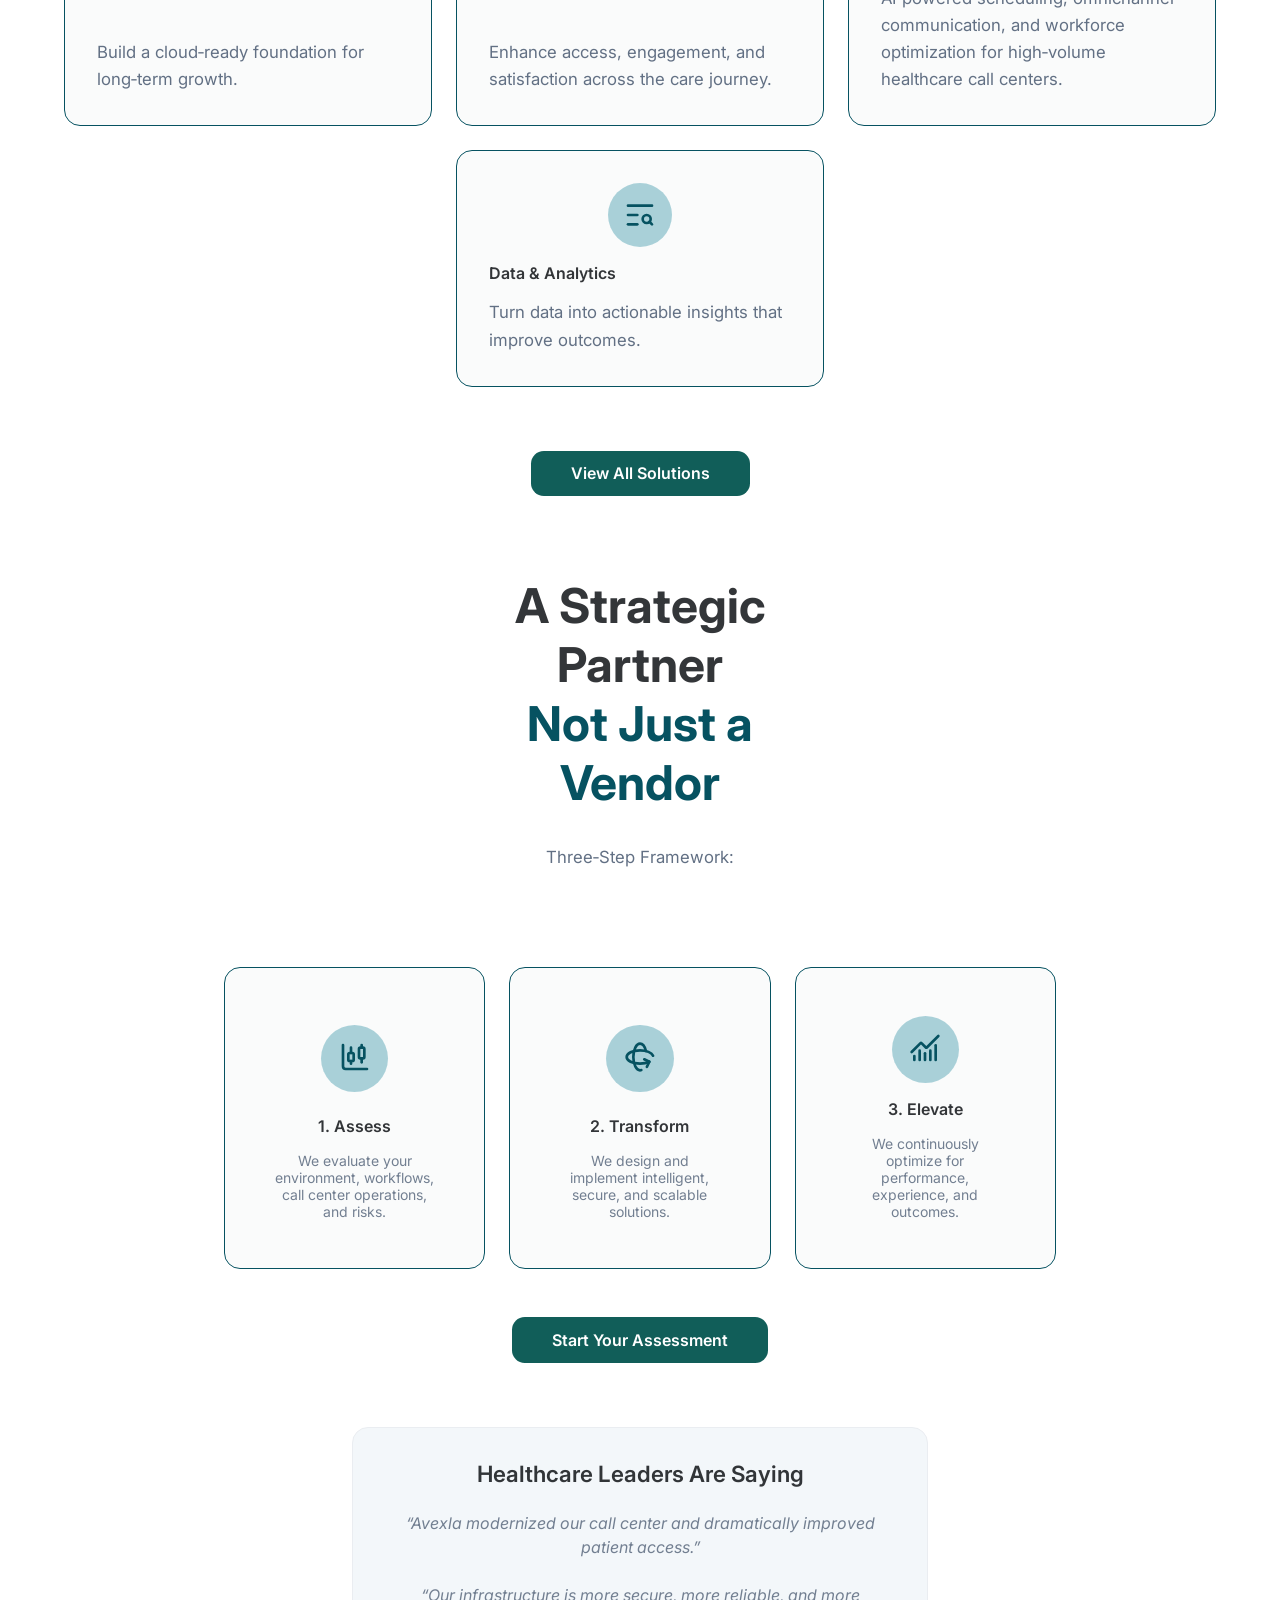
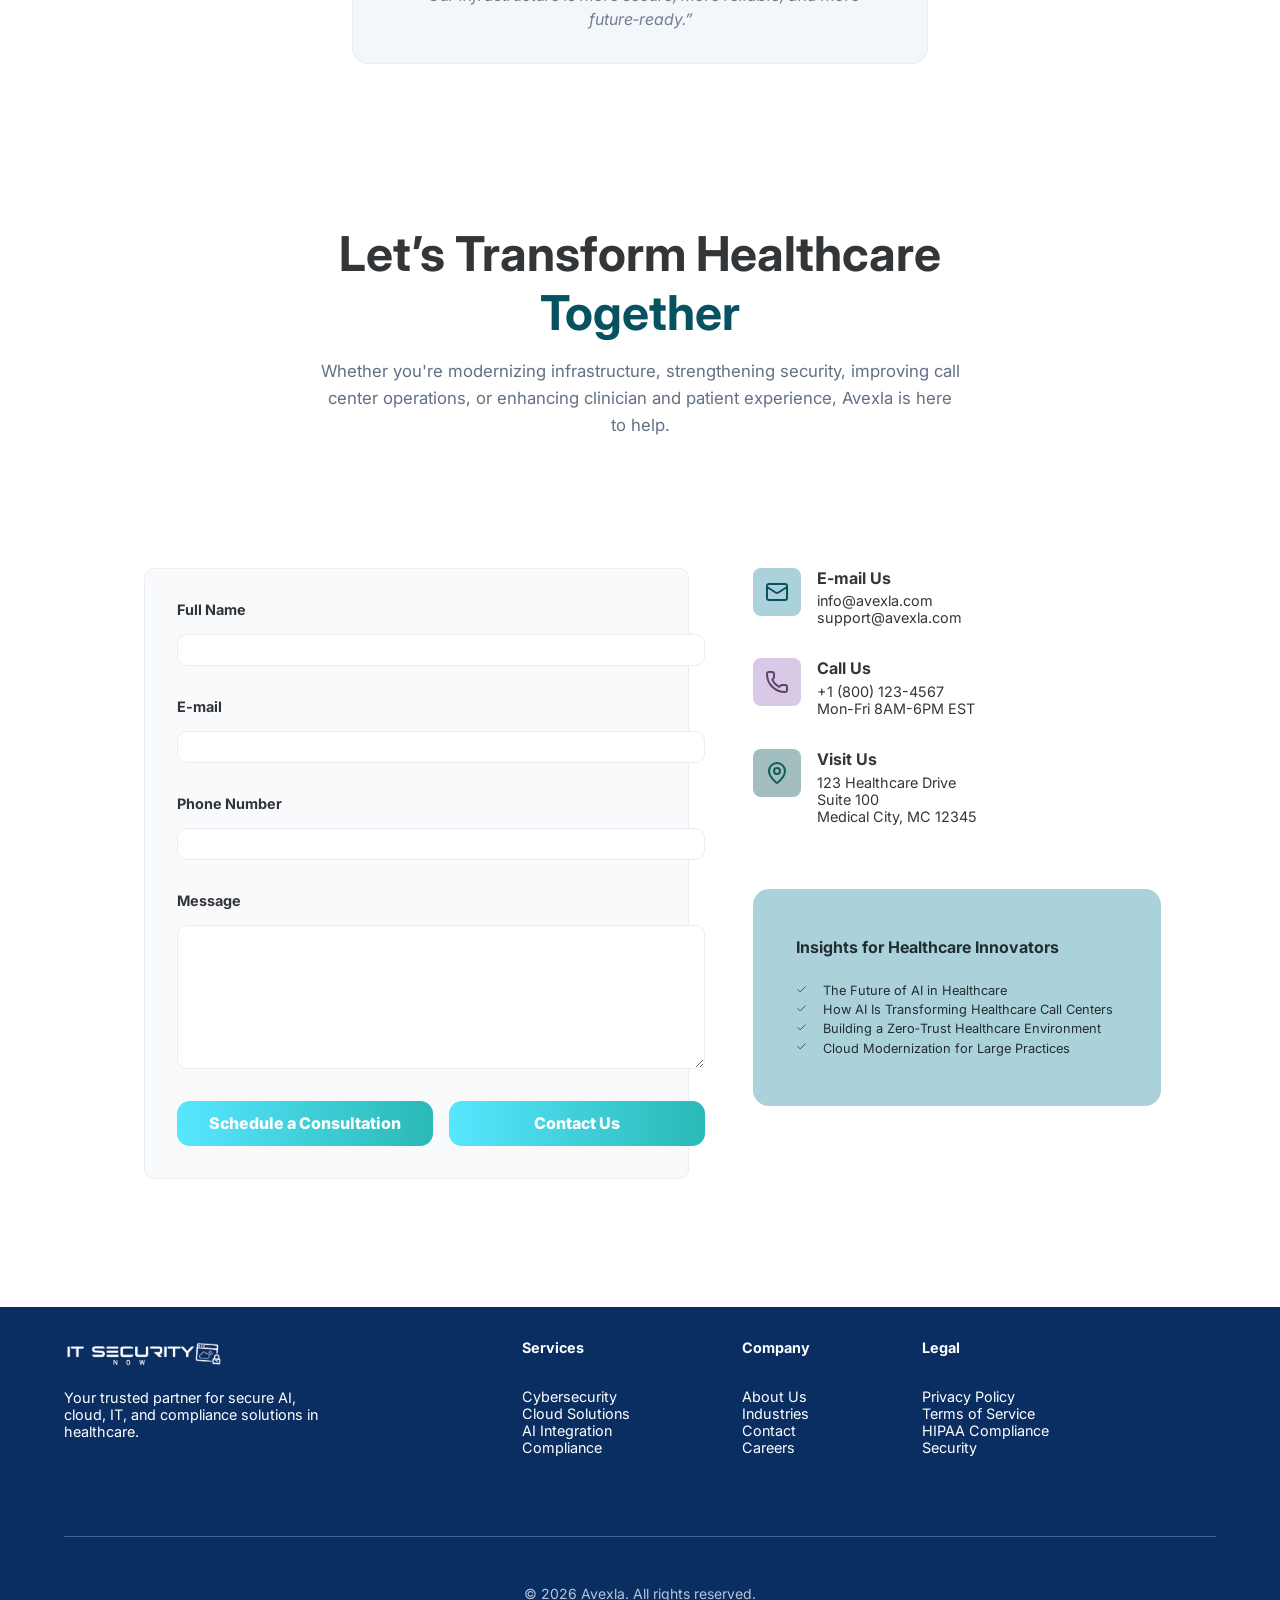
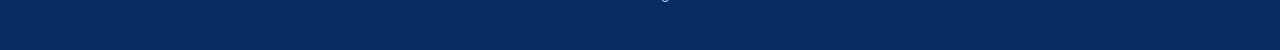
==== commit c54834b9: "mobile responsiveness fixes" ====
--- a/index.html
+++ b/index.html
@@ -18,7 +18,7 @@
         </div>
 
         <button class="menu-toggle">☰</button>
-        
+
         <nav>
             <ul>
                 <li><a href="./solutions.html">Solutions</a></li>
@@ -27,6 +27,15 @@
                 <li><a href="./contact.html">Contact</a></li>
             </ul>
         </nav>
+        <div id="mobile-menu" class="mobile-nav">
+            <button class="close-menu" id="close-menu">&times;</button>
+            <ul>
+                <li><a href="#about">Sobre</a></li>
+                <li><a href="#solutions">Soluções</a></li>
+                <li><a href="#focus">Foco</a></li>
+                <li><a href="#contact">Contato</a></li>
+            </ul>
+        </div>
         <div id="nav-buttons">
             <button class="theme-toggle">
                 <!-- sun icon -->
@@ -66,7 +75,8 @@
         <h1 class="banner-content" id="main-title">Transforming Healthcare,<br>
             <span>Intelligently </span>
         </h1>
-        <h3 class="banner-content" id="banner-content-text">AI‑driven, secure, and human‑centered technology solutions <br>— including modern
+        <h3 class="banner-content" id="banner-content-text">AI‑driven, secure, and human‑centered technology solutions
+            <br>— including modern
             call center operations —
             that help healthcare organizations operate smarter, safer, and more efficiently.</h3>
         <div class="banner-buttons">
@@ -96,7 +106,24 @@
         <section class="cards-container">
             <div class="card">
                 <div class="icon-container">
-                    <svg class="blue-icon" xmlns="http://www.w3.org/2000/svg" width="24" height="24" viewBox="0 0 24 24" fill="none" stroke="currentColor" stroke-width="2" stroke-linecap="round" stroke-linejoin="round" class="lucide lucide-brain-circuit-icon lucide-brain-circuit"><path d="M12 5a3 3 0 1 0-5.997.125 4 4 0 0 0-2.526 5.77 4 4 0 0 0 .556 6.588A4 4 0 1 0 12 18Z"/><path d="M9 13a4.5 4.5 0 0 0 3-4"/><path d="M6.003 5.125A3 3 0 0 0 6.401 6.5"/><path d="M3.477 10.896a4 4 0 0 1 .585-.396"/><path d="M6 18a4 4 0 0 1-1.967-.516"/><path d="M12 13h4"/><path d="M12 18h6a2 2 0 0 1 2 2v1"/><path d="M12 8h8"/><path d="M16 8V5a2 2 0 0 1 2-2"/><circle cx="16" cy="13" r=".5"/><circle cx="18" cy="3" r=".5"/><circle cx="20" cy="21" r=".5"/><circle cx="20" cy="8" r=".5"/></svg>
+                    <svg class="blue-icon" xmlns="http://www.w3.org/2000/svg" width="24" height="24" viewBox="0 0 24 24"
+                        fill="none" stroke="currentColor" stroke-width="2" stroke-linecap="round"
+                        stroke-linejoin="round" class="lucide lucide-brain-circuit-icon lucide-brain-circuit">
+                        <path
+                            d="M12 5a3 3 0 1 0-5.997.125 4 4 0 0 0-2.526 5.77 4 4 0 0 0 .556 6.588A4 4 0 1 0 12 18Z" />
+                        <path d="M9 13a4.5 4.5 0 0 0 3-4" />
+                        <path d="M6.003 5.125A3 3 0 0 0 6.401 6.5" />
+                        <path d="M3.477 10.896a4 4 0 0 1 .585-.396" />
+                        <path d="M6 18a4 4 0 0 1-1.967-.516" />
+                        <path d="M12 13h4" />
+                        <path d="M12 18h6a2 2 0 0 1 2 2v1" />
+                        <path d="M12 8h8" />
+                        <path d="M16 8V5a2 2 0 0 1 2-2" />
+                        <circle cx="16" cy="13" r=".5" />
+                        <circle cx="18" cy="3" r=".5" />
+                        <circle cx="20" cy="21" r=".5" />
+                        <circle cx="20" cy="8" r=".5" />
+                    </svg>
                 </div>
                 <h5>AI & Intelligent <br>Automation</h5>
                 <ul>
@@ -107,7 +134,11 @@
             </div>
             <div class="card">
                 <div class="icon-container">
-                    <svg class="blue-icon" xmlns="http://www.w3.org/2000/svg" width="24" height="24" viewBox="0 0 24 24" fill="none" stroke="currentColor" stroke-width="2" stroke-linecap="round" stroke-linejoin="round" class="lucide lucide-cloud-icon lucide-cloud"><path d="M17.5 19H9a7 7 0 1 1 6.71-9h1.79a4.5 4.5 0 1 1 0 9Z"/></svg>
+                    <svg class="blue-icon" xmlns="http://www.w3.org/2000/svg" width="24" height="24" viewBox="0 0 24 24"
+                        fill="none" stroke="currentColor" stroke-width="2" stroke-linecap="round"
+                        stroke-linejoin="round" class="lucide lucide-cloud-icon lucide-cloud">
+                        <path d="M17.5 19H9a7 7 0 1 1 6.71-9h1.79a4.5 4.5 0 1 1 0 9Z" />
+                    </svg>
                 </div>
                 <h5>Cloud & Infrastructure Modernization</h5>
                 <ul>
@@ -118,7 +149,14 @@
             </div>
             <div class="card">
                 <div class="icon-container">
-                    <svg class="blue-icon" xmlns="http://www.w3.org/2000/svg" width="24" height="24" viewBox="0 0 24 24" fill="none" stroke="currentColor" stroke-width="2" stroke-linecap="round" stroke-linejoin="round" class="lucide lucide-shield-x-icon lucide-shield-x"><path d="M20 13c0 5-3.5 7.5-7.66 8.95a1 1 0 0 1-.67-.01C7.5 20.5 4 18 4 13V6a1 1 0 0 1 1-1c2 0 4.5-1.2 6.24-2.72a1.17 1.17 0 0 1 1.52 0C14.51 3.81 17 5 19 5a1 1 0 0 1 1 1z"/><path d="m14.5 9.5-5 5"/><path d="m9.5 9.5 5 5"/></svg>
+                    <svg class="blue-icon" xmlns="http://www.w3.org/2000/svg" width="24" height="24" viewBox="0 0 24 24"
+                        fill="none" stroke="currentColor" stroke-width="2" stroke-linecap="round"
+                        stroke-linejoin="round" class="lucide lucide-shield-x-icon lucide-shield-x">
+                        <path
+                            d="M20 13c0 5-3.5 7.5-7.66 8.95a1 1 0 0 1-.67-.01C7.5 20.5 4 18 4 13V6a1 1 0 0 1 1-1c2 0 4.5-1.2 6.24-2.72a1.17 1.17 0 0 1 1.52 0C14.51 3.81 17 5 19 5a1 1 0 0 1 1 1z" />
+                        <path d="m14.5 9.5-5 5" />
+                        <path d="m9.5 9.5 5 5" />
+                    </svg>
                 </div>
                 <h5>Cybersecurity & Compliance</h5>
                 <ul>
@@ -129,7 +167,13 @@
             </div>
             <div class="card">
                 <div class="icon-container">
-                    <svg class="blue-icon" xmlns="http://www.w3.org/2000/svg" width="24" height="24" viewBox="0 0 24 24" fill="none" stroke="currentColor" stroke-width="2" stroke-linecap="round" stroke-linejoin="round" class="lucide lucide-headset-icon lucide-headset"><path d="M3 11h3a2 2 0 0 1 2 2v3a2 2 0 0 1-2 2H5a2 2 0 0 1-2-2v-5Zm0 0a9 9 0 1 1 18 0m0 0v5a2 2 0 0 1-2 2h-1a2 2 0 0 1-2-2v-3a2 2 0 0 1 2-2h3Z"/><path d="M21 16v2a4 4 0 0 1-4 4h-5"/></svg>
+                    <svg class="blue-icon" xmlns="http://www.w3.org/2000/svg" width="24" height="24" viewBox="0 0 24 24"
+                        fill="none" stroke="currentColor" stroke-width="2" stroke-linecap="round"
+                        stroke-linejoin="round" class="lucide lucide-headset-icon lucide-headset">
+                        <path
+                            d="M3 11h3a2 2 0 0 1 2 2v3a2 2 0 0 1-2 2H5a2 2 0 0 1-2-2v-5Zm0 0a9 9 0 1 1 18 0m0 0v5a2 2 0 0 1-2 2h-1a2 2 0 0 1-2-2v-3a2 2 0 0 1 2-2h3Z" />
+                        <path d="M21 16v2a4 4 0 0 1-4 4h-5" />
+                    </svg>
                 </div>
                 <h5>Call Center Solutions</h5>
                 <ul>
@@ -216,42 +260,101 @@
             <div class="cards2-container">
                 <div class="card2">
                     <div class="icon-container-start-alignment">
-                        <svg class="blue-icon" xmlns="http://www.w3.org/2000/svg" width="24" height="24" viewBox="0 0 24 24" fill="none" stroke="currentColor" stroke-width="2" stroke-linecap="round" stroke-linejoin="round" class="lucide lucide-scan-qr-code-icon lucide-scan-qr-code"><path d="M17 12v4a1 1 0 0 1-1 1h-4"/><path d="M17 3h2a2 2 0 0 1 2 2v2"/><path d="M17 8V7"/><path d="M21 17v2a2 2 0 0 1-2 2h-2"/><path d="M3 7V5a2 2 0 0 1 2-2h2"/><path d="M7 17h.01"/><path d="M7 21H5a2 2 0 0 1-2-2v-2"/><rect x="7" y="7" width="5" height="5" rx="1"/></svg>
+                        <svg class="blue-icon" xmlns="http://www.w3.org/2000/svg" width="24" height="24"
+                            viewBox="0 0 24 24" fill="none" stroke="currentColor" stroke-width="2"
+                            stroke-linecap="round" stroke-linejoin="round"
+                            class="lucide lucide-scan-qr-code-icon lucide-scan-qr-code">
+                            <path d="M17 12v4a1 1 0 0 1-1 1h-4" />
+                            <path d="M17 3h2a2 2 0 0 1 2 2v2" />
+                            <path d="M17 8V7" />
+                            <path d="M21 17v2a2 2 0 0 1-2 2h-2" />
+                            <path d="M3 7V5a2 2 0 0 1 2-2h2" />
+                            <path d="M7 17h.01" />
+                            <path d="M7 21H5a2 2 0 0 1-2-2v-2" />
+                            <rect x="7" y="7" width="5" height="5" rx="1" />
+                        </svg>
                     </div>
                     <h5>Digital Transformation</h5>
                     <p>Modernize systems, workflows, and operations with intelligent, scalable solutions.</p>
                 </div>
                 <div class="card2">
                     <div class="icon-container-start-alignment">
-                        <svg class="blue-icon" xmlns="http://www.w3.org/2000/svg" width="24" height="24" viewBox="0 0 24 24" fill="none" stroke="currentColor" stroke-width="2" stroke-linecap="round" stroke-linejoin="round" class="lucide lucide-calendar-sync-icon lucide-calendar-sync"><path d="M11 10v4h4"/><path d="m11 14 1.535-1.605a5 5 0 0 1 8 1.5"/><path d="M16 2v4"/><path d="m21 18-1.535 1.605a5 5 0 0 1-8-1.5"/><path d="M21 22v-4h-4"/><path d="M21 8.5V6a2 2 0 0 0-2-2H5a2 2 0 0 0-2 2v14a2 2 0 0 0 2 2h4.3"/><path d="M3 10h4"/><path d="M8 2v4"/></svg>
+                        <svg class="blue-icon" xmlns="http://www.w3.org/2000/svg" width="24" height="24"
+                            viewBox="0 0 24 24" fill="none" stroke="currentColor" stroke-width="2"
+                            stroke-linecap="round" stroke-linejoin="round"
+                            class="lucide lucide-calendar-sync-icon lucide-calendar-sync">
+                            <path d="M11 10v4h4" />
+                            <path d="m11 14 1.535-1.605a5 5 0 0 1 8 1.5" />
+                            <path d="M16 2v4" />
+                            <path d="m21 18-1.535 1.605a5 5 0 0 1-8-1.5" />
+                            <path d="M21 22v-4h-4" />
+                            <path d="M21 8.5V6a2 2 0 0 0-2-2H5a2 2 0 0 0-2 2v14a2 2 0 0 0 2 2h4.3" />
+                            <path d="M3 10h4" />
+                            <path d="M8 2v4" />
+                        </svg>
                     </div>
                     <h5>EHR Optimization</h5>
                     <p>Improve performance, reduce friction, and enhance clinician experience.</p>
                 </div>
                 <div class="card2">
                     <div class="icon-container-start-alignment">
-                        <svg class="blue-icon" xmlns="http://www.w3.org/2000/svg" width="24" height="24" viewBox="0 0 24 24" fill="none" stroke="currentColor" stroke-width="2" stroke-linecap="round" stroke-linejoin="round" class="lucide lucide-brick-wall-shield-icon lucide-brick-wall-shield"><path d="M12 9v1.258"/><path d="M16 3v5.46"/><path d="M21 9.118V5a2 2 0 0 0-2-2H5a2 2 0 0 0-2 2v14a2 2 0 0 0 2 2h5.75"/><path d="M22 17.5c0 2.499-1.75 3.749-3.83 4.474a.5.5 0 0 1-.335-.005c-2.085-.72-3.835-1.97-3.835-4.47V14a.5.5 0 0 1 .5-.499c1 0 2.25-.6 3.12-1.36a.6.6 0 0 1 .76-.001c.875.765 2.12 1.36 3.12 1.36a.5.5 0 0 1 .5.5z"/><path d="M3 15h7"/><path d="M3 9h12.142"/><path d="M8 15v6"/><path d="M8 3v6"/></svg>
+                        <svg class="blue-icon" xmlns="http://www.w3.org/2000/svg" width="24" height="24"
+                            viewBox="0 0 24 24" fill="none" stroke="currentColor" stroke-width="2"
+                            stroke-linecap="round" stroke-linejoin="round"
+                            class="lucide lucide-brick-wall-shield-icon lucide-brick-wall-shield">
+                            <path d="M12 9v1.258" />
+                            <path d="M16 3v5.46" />
+                            <path d="M21 9.118V5a2 2 0 0 0-2-2H5a2 2 0 0 0-2 2v14a2 2 0 0 0 2 2h5.75" />
+                            <path
+                                d="M22 17.5c0 2.499-1.75 3.749-3.83 4.474a.5.5 0 0 1-.335-.005c-2.085-.72-3.835-1.97-3.835-4.47V14a.5.5 0 0 1 .5-.499c1 0 2.25-.6 3.12-1.36a.6.6 0 0 1 .76-.001c.875.765 2.12 1.36 3.12 1.36a.5.5 0 0 1 .5.5z" />
+                            <path d="M3 15h7" />
+                            <path d="M3 9h12.142" />
+                            <path d="M8 15v6" />
+                            <path d="M8 3v6" />
+                        </svg>
                     </div>
                     <h5>Managed Security Services</h5>
                     <p>Protect PHI with zero‑trust security and 24/7 monitoring.</p>
                 </div>
                 <div class="card2">
                     <div class="icon-container-start-alignment">
-                        <svg class="blue-icon" xmlns="http://www.w3.org/2000/svg" width="24" height="24" viewBox="0 0 24 24" fill="none" stroke="currentColor" stroke-width="2" stroke-linecap="round" stroke-linejoin="round" class="lucide lucide-monitor-cloud-icon lucide-monitor-cloud"><path d="M11 13a3 3 0 1 1 2.83-4H14a2 2 0 0 1 0 4z"/><path d="M12 17v4"/><path d="M8 21h8"/><rect x="2" y="3" width="20" height="14" rx="2"/></svg>
+                        <svg class="blue-icon" xmlns="http://www.w3.org/2000/svg" width="24" height="24"
+                            viewBox="0 0 24 24" fill="none" stroke="currentColor" stroke-width="2"
+                            stroke-linecap="round" stroke-linejoin="round"
+                            class="lucide lucide-monitor-cloud-icon lucide-monitor-cloud">
+                            <path d="M11 13a3 3 0 1 1 2.83-4H14a2 2 0 0 1 0 4z" />
+                            <path d="M12 17v4" />
+                            <path d="M8 21h8" />
+                            <rect x="2" y="3" width="20" height="14" rx="2" />
+                        </svg>
                     </div>
                     <h5>Infrastructure Modernization</h5>
                     <p>Build a cloud‑ready foundation for long‑term growth.</p>
                 </div>
                 <div class="card2">
                     <div class="icon-container-start-alignment">
-                        <svg class="blue-icon" xmlns="http://www.w3.org/2000/svg" width="24" height="24" viewBox="0 0 24 24" fill="none" stroke="currentColor" stroke-width="2" stroke-linecap="round" stroke-linejoin="round" class="lucide lucide-circle-user-round-icon lucide-circle-user-round"><path d="M18 20a6 6 0 0 0-12 0"/><circle cx="12" cy="10" r="4"/><circle cx="12" cy="12" r="10"/></svg>
+                        <svg class="blue-icon" xmlns="http://www.w3.org/2000/svg" width="24" height="24"
+                            viewBox="0 0 24 24" fill="none" stroke="currentColor" stroke-width="2"
+                            stroke-linecap="round" stroke-linejoin="round"
+                            class="lucide lucide-circle-user-round-icon lucide-circle-user-round">
+                            <path d="M18 20a6 6 0 0 0-12 0" />
+                            <circle cx="12" cy="10" r="4" />
+                            <circle cx="12" cy="12" r="10" />
+                        </svg>
                     </div>
                     <h5>Patient Experience Technology</h5>
                     <p>Enhance access, engagement, and satisfaction across the care journey.</p>
                 </div>
                 <div class="card2">
                     <div class="icon-container-start-alignment">
-                        <svg class="blue-icon" xmlns="http://www.w3.org/2000/svg" width="24" height="24" viewBox="0 0 24 24" fill="none" stroke="currentColor" stroke-width="2" stroke-linecap="round" stroke-linejoin="round" class="lucide lucide-headset-icon lucide-headset"><path d="M3 11h3a2 2 0 0 1 2 2v3a2 2 0 0 1-2 2H5a2 2 0 0 1-2-2v-5Zm0 0a9 9 0 1 1 18 0m0 0v5a2 2 0 0 1-2 2h-1a2 2 0 0 1-2-2v-3a2 2 0 0 1 2-2h3Z"/><path d="M21 16v2a4 4 0 0 1-4 4h-5"/></svg>
+                        <svg class="blue-icon" xmlns="http://www.w3.org/2000/svg" width="24" height="24"
+                            viewBox="0 0 24 24" fill="none" stroke="currentColor" stroke-width="2"
+                            stroke-linecap="round" stroke-linejoin="round"
+                            class="lucide lucide-headset-icon lucide-headset">
+                            <path
+                                d="M3 11h3a2 2 0 0 1 2 2v3a2 2 0 0 1-2 2H5a2 2 0 0 1-2-2v-5Zm0 0a9 9 0 1 1 18 0m0 0v5a2 2 0 0 1-2 2h-1a2 2 0 0 1-2-2v-3a2 2 0 0 1 2-2h3Z" />
+                            <path d="M21 16v2a4 4 0 0 1-4 4h-5" />
+                        </svg>
                     </div>
                     <h5>Call Center Modernization</h5>
                     <p>AI‑powered scheduling, omnichannel communication, and workforce optimization for high‑volume
@@ -259,7 +362,16 @@
                 </div>
                 <div class="card2">
                     <div class="icon-container-start-alignment">
-                        <svg class="blue-icon" xmlns="http://www.w3.org/2000/svg" width="24" height="24" viewBox="0 0 24 24" fill="none" stroke="currentColor" stroke-width="2" stroke-linecap="round" stroke-linejoin="round" class="lucide lucide-text-search-icon lucide-text-search"><path d="M21 5H3"/><path d="M10 12H3"/><path d="M10 19H3"/><circle cx="17" cy="15" r="3"/><path d="m21 19-1.9-1.9"/></svg>
+                        <svg class="blue-icon" xmlns="http://www.w3.org/2000/svg" width="24" height="24"
+                            viewBox="0 0 24 24" fill="none" stroke="currentColor" stroke-width="2"
+                            stroke-linecap="round" stroke-linejoin="round"
+                            class="lucide lucide-text-search-icon lucide-text-search">
+                            <path d="M21 5H3" />
+                            <path d="M10 12H3" />
+                            <path d="M10 19H3" />
+                            <circle cx="17" cy="15" r="3" />
+                            <path d="m21 19-1.9-1.9" />
+                        </svg>
                     </div>
                     <h5>Data & Analytics</h5>
                     <p>Turn data into actionable insights that improve outcomes.</p>
@@ -274,21 +386,49 @@
         <section class="cards3-container">
             <div class="card">
                 <div class="blue-icon-container">
-                    <svg class="blue-icon" xmlns="http://www.w3.org/2000/svg" width="24" height="24" viewBox="0 0 24 24" fill="none" stroke="currentColor" stroke-width="2" stroke-linecap="round" stroke-linejoin="round" class="lucide lucide-chart-candlestick-icon lucide-chart-candlestick"><path d="M9 5v4"/><rect width="4" height="6" x="7" y="9" rx="1"/><path d="M9 15v2"/><path d="M17 3v2"/><rect width="4" height="8" x="15" y="5" rx="1"/><path d="M17 13v3"/><path d="M3 3v16a2 2 0 0 0 2 2h16"/></svg>
+                    <svg class="blue-icon" xmlns="http://www.w3.org/2000/svg" width="24" height="24" viewBox="0 0 24 24"
+                        fill="none" stroke="currentColor" stroke-width="2" stroke-linecap="round"
+                        stroke-linejoin="round" class="lucide lucide-chart-candlestick-icon lucide-chart-candlestick">
+                        <path d="M9 5v4" />
+                        <rect width="4" height="6" x="7" y="9" rx="1" />
+                        <path d="M9 15v2" />
+                        <path d="M17 3v2" />
+                        <rect width="4" height="8" x="15" y="5" rx="1" />
+                        <path d="M17 13v3" />
+                        <path d="M3 3v16a2 2 0 0 0 2 2h16" />
+                    </svg>
                 </div>
                 <h5>1. Assess</h5>
                 <p>We evaluate your environment, workflows, call center operations, and risks.</p>
             </div>
             <div class="card">
                 <div class="blue-icon-container">
-                    <svg class="blue-icon" xmlns="http://www.w3.org/2000/svg" width="24" height="24" viewBox="0 0 24 24" fill="none" stroke="currentColor" stroke-width="2" stroke-linecap="round" stroke-linejoin="round" class="lucide lucide-rotate3d-icon lucide-rotate-3d"><path d="M16.466 7.5C15.643 4.237 13.952 2 12 2 9.239 2 7 6.477 7 12s2.239 10 5 10c.342 0 .677-.069 1-.2"/><path d="m15.194 13.707 3.814 1.86-1.86 3.814"/><path d="M19 15.57c-1.804.885-4.274 1.43-7 1.43-5.523 0-10-2.239-10-5s4.477-5 10-5c4.838 0 8.873 1.718 9.8 4"/></svg>
+                    <svg class="blue-icon" xmlns="http://www.w3.org/2000/svg" width="24" height="24" viewBox="0 0 24 24"
+                        fill="none" stroke="currentColor" stroke-width="2" stroke-linecap="round"
+                        stroke-linejoin="round" class="lucide lucide-rotate3d-icon lucide-rotate-3d">
+                        <path
+                            d="M16.466 7.5C15.643 4.237 13.952 2 12 2 9.239 2 7 6.477 7 12s2.239 10 5 10c.342 0 .677-.069 1-.2" />
+                        <path d="m15.194 13.707 3.814 1.86-1.86 3.814" />
+                        <path
+                            d="M19 15.57c-1.804.885-4.274 1.43-7 1.43-5.523 0-10-2.239-10-5s4.477-5 10-5c4.838 0 8.873 1.718 9.8 4" />
+                    </svg>
                 </div>
                 <h5>2. Transform</h5>
                 <p>We design and implement intelligent, secure, and scalable solutions.</p>
             </div>
             <div class="card">
                 <div class="blue-icon-container">
-                    <svg class="blue-icon" xmlns="http://www.w3.org/2000/svg" width="24" height="24" viewBox="0 0 24 24" fill="none" stroke="currentColor" stroke-width="2" stroke-linecap="round" stroke-linejoin="round" class="lucide lucide-chart-no-axes-combined-icon lucide-chart-no-axes-combined"><path d="M12 16v5"/><path d="M16 14v7"/><path d="M20 10v11"/><path d="m22 3-8.646 8.646a.5.5 0 0 1-.708 0L9.354 8.354a.5.5 0 0 0-.707 0L2 15"/><path d="M4 18v3"/><path d="M8 14v7"/></svg>
+                    <svg class="blue-icon" xmlns="http://www.w3.org/2000/svg" width="24" height="24" viewBox="0 0 24 24"
+                        fill="none" stroke="currentColor" stroke-width="2" stroke-linecap="round"
+                        stroke-linejoin="round"
+                        class="lucide lucide-chart-no-axes-combined-icon lucide-chart-no-axes-combined">
+                        <path d="M12 16v5" />
+                        <path d="M16 14v7" />
+                        <path d="M20 10v11" />
+                        <path d="m22 3-8.646 8.646a.5.5 0 0 1-.708 0L9.354 8.354a.5.5 0 0 0-.707 0L2 15" />
+                        <path d="M4 18v3" />
+                        <path d="M8 14v7" />
+                    </svg>
                 </div>
                 <h5>3. Elevate</h5>
                 <p>We continuously optimize for performance, experience, and outcomes.</p>
--- a/style.css
+++ b/style.css
@@ -1305,18 +1305,41 @@
         width: 100%;
     }
 
-    section, div {
+    section,
+    div {
         margin: 0 auto;
         text-align: center;
     }
 
-/* ✅ TIPOGRAFIA PROPORCIONAL */
-    h1 { font-size: 2.2rem !important; line-height: 1.2; }
-    h2 { font-size: 1.8rem !important; line-height: 1.3; }
-    h3 { font-size: 1.3rem !important; }
-    h4 { font-size: 1.1rem !important; }
-    h5 { font-size: 1rem !important; }
-    p, li, a { font-size: 0.95rem !important; line-height: 1.5; }
+    /* ✅ TIPOGRAFIA PROPORCIONAL */
+    h1 {
+        font-size: 2.2rem !important;
+        line-height: 1.2;
+    }
+
+    h2 {
+        font-size: 1.8rem !important;
+        line-height: 1.3;
+    }
+
+    h3 {
+        font-size: 1.3rem !important;
+    }
+
+    h4 {
+        font-size: 1.1rem !important;
+    }
+
+    h5 {
+        font-size: 1rem !important;
+    }
+
+    p,
+    li,
+    a {
+        font-size: 0.95rem !important;
+        line-height: 1.5;
+    }
 
     /* HEADER */
     header {
@@ -1325,33 +1348,43 @@
         box-sizing: border-box;
     }
 
-    nav { display: none; }
+    nav {
+        display: none;
+    }
+
+    #nav-buttons > .primary-button{
+        display: none;
+    }
 
     #logo {
-        max-width: 50%; /* Aumentei um pouco para não sumir */
+        max-width: 50%;
+        /* Aumentei um pouco para não sumir */
         margin-left: 0;
     }
 
-    .banner-buttons{
+    .banner-buttons {
         gap: .5rem;
         margin: 1rem auto;
     }
-    .credential{
+
+    .credential {
         margin-top: 6rem;
     }
-    #schedule-button{
+
+    #schedule-button {
         margin: 0;
         font-size: .9rem;
         padding: .8rem 1rem;
     }
-    .banner-buttons>.secondary-button{
+
+    .banner-buttons>.secondary-button {
         margin: 0;
         font-size: .9rem;
         padding: .8rem 1rem;
     }
 
-    #banner > h3{
-       padding: 0 2rem;
+    #banner>h3 {
+        padding: 0 2rem;
     }
 
     /* ✅ CONTAINERS - FORÇANDO 1 COLUNA REAL */
@@ -1361,9 +1394,11 @@
     .about-tab-cards-container,
     .callcenter-tab-cards-container {
         display: grid !important;
-        grid-template-columns: 1fr !important; /* Aqui garante o 1fr */
+        grid-template-columns: 1fr !important;
+        /* Aqui garante o 1fr */
         gap: 1.5rem;
-        padding: 2rem 1.5rem !important; /* Resetando o padding de 12rem do desktop */
+        padding: 2rem 1.5rem !important;
+        /* Resetando o padding de 12rem do desktop */
         width: 100% !important;
         max-width: 100vw;
         box-sizing: border-box;
@@ -1371,57 +1406,140 @@
 
     /* ✅ CARDS - RESETANDO LARGURAS FIXAS */
     .card,
-    .card2, .card3,
+    .card2,
+    .card3,
     .solutions-tab-card,
     .callcenter-tab-card {
         width: 100% !important;
-        max-width: 100% !important; /* Mata o '20rem' do desktop */
+        max-width: 100% !important;
+        /* Mata o '20rem' do desktop */
         margin: 0 auto !important;
-        display: flex; 
+        display: flex;
         flex-direction: column;
         align-items: center;
         box-sizing: border-box;
     }
-    #solutions{
-        padding:0;
-    }
+
+    #solutions {
+        padding: 1rem -2rem;
+    }
+
+    /* ✅ IGUALANDO O VISUAL DOS CARDS 2 AO DOS CARDS 1 */
+    .card2 {
+        padding: 3rem !important;
+        /* Mesma folga interna do .card */
+        text-align: center !important;
+        /* Centraliza o texto que estava na esquerda */
+        min-height: auto !important;
+    }
+
+    /* Centraliza o ícone do card 2 e remove o alinhamento 'start' */
+    .icon-container-start-alignment {
+        margin: 0 auto 1.5rem !important;
+        display: flex !important;
+        justify-content: center !important;
+        align-items: center !important;
+    }
+
+    /* Garante que o texto dentro do card 2 não fique alinhado à esquerda */
+    .card2 h5,
+    .card2 p {
+        text-align: center !important;
+    }
+
+    /* Ajusta o espaçamento do container para bater com o de cima */
+    .cards2-container {
+        padding: 2rem 1.5rem !important;
+        margin-top: 0 !important;
+    }
+
     /* ✅ TEXTOS E SEÇÕES */
-    .text-container, #focus, .form-title, .solutions-tab-title, 
-    .callcenter-tab-title, .our-story {
+    .text-container,
+    #focus,
+    .form-title,
+    .solutions-tab-title,
+    .callcenter-tab-title,
+    .our-story {
         padding: 2rem 1rem !important;
         width: 100%;
     }
 
-    .cards2-container, 
+    .cards2-container,
     .cards3-container {
         display: grid !important;
-        grid-template-columns: 1fr !important; /* Força 1 coluna */
+        grid-template-columns: 1fr !important;
+        /* Força 1 coluna */
         width: 100% !important;
-        margin: 1rem auto !important;
-    }
-
-    .primary-button{
+        margin: 0 auto !important;
+    }
+
+    .primary-button {
         font-size: .9rem;
         max-width: 80%;
     }
 
-    .card2, .card3 {
+    .card2,
+    .card3 {
         width: 100% !important;
         max-width: 100% !important;
-        grid-column: auto !important; /* 🔥 ISSO É O MAIS IMPORTANTE: remove o 'grid-column: 2' */
-        justify-self: stretch !important; /* Faz o card ocupar a largura toda */
+        grid-column: auto !important;
+        /* 🔥 ISSO É O MAIS IMPORTANTE: remove o 'grid-column: 2' */
+        justify-self: stretch !important;
+        /* Faz o card ocupar a largura toda */
         margin: 0 auto !important;
     }
 
     /* Remove o ajuste do último card que você fez para o desktop */
-    .card2:last-child, 
-    .cards3-container > *:nth-child(3) {
-        grid-column: auto !important; 
+    .card2:last-child,
+    .cards3-container>*:nth-child(3) {
+        grid-column: auto !important;
         width: 100% !important;
     }
 
+    /* ✅ AJUSTE CRÍTICO PARA TELAS DE 320px */
+    .cards-container,
+    .cards2-container {
+        padding: 1.5rem 0.5rem !important;
+        /* Reduzi o padding lateral do container */
+        gap: 1rem !important;
+        width: 100% !important;
+        overflow: hidden;
+        /* Evita scroll horizontal */
+    }
+
+    .card,
+    .card2 {
+        width: 100% !important;
+        max-width: 100% !important;
+        /* Em 320px, 3rem de padding é muito. Vamos reduzir: */
+        padding: 1.5rem !important;
+        box-sizing: border-box !important;
+        /* FORÇA o padding a ficar DENTRO dos 100% */
+        margin: 0 auto !important;
+        display: flex !important;
+        flex-direction: column !important;
+        align-items: center !important;
+    }
+
+    /* Reset de margens negativas ou fixas que podem vir do Desktop */
+    .card2 {
+        left: 0 !important;
+        right: 0 !important;
+        position: relative !important;
+        transform: none !important;
+    }
+
+    /* Forçar ícones e textos a não ultrapassarem a largura */
+    .card2 img,
+    .card2 i,
+    .icon-container-start-alignment {
+        max-width: 100%;
+        margin: 0 auto 1rem !important;
+    }
+
     #main-title {
-        font-size: 2.2rem; /* Ajuste para não quebrar em telas pequenas */
+        font-size: 2.2rem;
+        /* Ajuste para não quebrar em telas pequenas */
     }
 
     /* WHY / LIST */
@@ -1430,29 +1548,36 @@
         padding: 2rem 1rem;
     }
 
-    #why{
+    #why {
         width: 100% !important;
-        margin: 1rem 0 !important; /* Remove as margens laterais de 5rem */
-    }
-    .list{
+        margin: 1rem 0 !important;
+        /* Remove as margens laterais de 5rem */
+    }
+
+    .list {
         margin: 0 auto !important;
         padding: 1rem;
         width: 80%;
     }
-    #reasons>ul{
+
+    #reasons>ul {
         margin-left: 0;
     }
 
     /* ✅ FORMULÁRIO (A CORREÇÃO CRÍTICA) */
     .form-area {
         display: flex !important;
-        flex-direction: column !important; /* Empilha Form e Aside */
-        align-items: center !important;    /* Centraliza horizontalmente */
+        flex-direction: column !important;
+        /* Empilha Form e Aside */
+        align-items: center !important;
+        /* Centraliza horizontalmente */
         justify-content: center;
-        padding: 2rem 1rem !important;     /* Reduz padding lateral */
+        padding: 2rem 1rem !important;
+        /* Reduz padding lateral */
         width: 100% !important;
         box-sizing: border-box;
-        gap: 3rem;                         /* Espaço entre form e aside */
+        gap: 3rem;
+        /* Espaço entre form e aside */
     }
 
     .form-container {
@@ -1463,30 +1588,37 @@
     }
 
     form {
-        width: 100% !important; 
+        width: 100% !important;
         max-width: 100% !important;
         padding: 1.5rem !important;
         margin: 0 auto !important;
         box-sizing: border-box;
-        align-items: center !important; /* Centraliza labels/inputs dentro do form */
+        align-items: center !important;
+        /* Centraliza labels/inputs dentro do form */
     }
 
     /* ✅ AJUSTE DOS INPUTS (LIMPANDO OS 33REM) */
     .input {
         width: 100% !important;
-        align-items: center !important; /* Centraliza a label com o input */
-    }
-
-    .blank, #msg-blank {
-        width: 100% !important;       /* Força ocupar a largura do form */
+        align-items: center !important;
+        /* Centraliza a label com o input */
+    }
+
+    .blank,
+    #msg-blank {
+        width: 100% !important;
+        /* Força ocupar a largura do form */
         max-width: 100% !important;
-        min-width: 0 !important;      /* Garante que não trave em tamanho fixo */
+        min-width: 0 !important;
+        /* Garante que não trave em tamanho fixo */
         height: auto;
-        min-height: 2.5rem;           /* Tamanho confortável para toque */
-    }
-    
+        min-height: 2.5rem;
+        /* Tamanho confortável para toque */
+    }
+
     #msg-blank {
-        min-height: 8rem;             /* Área de mensagem maior */
+        min-height: 8rem;
+        /* Área de mensagem maior */
     }
 
     .form-button {
@@ -1495,8 +1627,10 @@
     }
 
     .form-button button {
-        width: 100% !important;       /* Botão largo para facilitar o clique */
-        max-width: 300px;             /* Mas não exagerado */
+        width: 100% !important;
+        /* Botão largo para facilitar o clique */
+        max-width: 300px;
+        /* Mas não exagerado */
     }
 
     /* ✅ ASIDE CENTRALIZADO */
@@ -1506,12 +1640,14 @@
         padding: 0 !important;
         display: flex !important;
         flex-direction: column !important;
-        align-items: center !important;    /* Centraliza ícones e textos */
+        align-items: center !important;
+        /* Centraliza ícones e textos */
         text-align: center !important;
     }
 
     .contact li {
-        flex-direction: column !important; /* Ícone em cima, texto embaixo */
+        flex-direction: column !important;
+        /* Ícone em cima, texto embaixo */
         align-items: center !important;
         justify-content: center;
         text-align: center;
@@ -1525,7 +1661,8 @@
         margin: 2rem 0 0 0 !important;
     }
 
-    .partnering h5, .partnering ul {
+    .partnering h5,
+    .partnering ul {
         margin-left: 0 !important;
         padding-left: 0 !important;
         text-align: center;
@@ -1534,50 +1671,61 @@
 
 @media (max-width:1024px) {
 
-    /* NAVBAR */
-
-    #nav-buttons .primary-button {
-        display: none;
-    }
-
-    #logo{
-        max-width: 30%;
-        margin-left: 3rem;
-    }
-
-    /* Garante que o container de botões não empurre o menu */
-    #nav-buttons {
-        display: flex;
-        flex-direction: row;
-        align-items: center;
-        gap: 0;
-        margin: .1rem 0;
-    }
-
-    /* Força o menu hambúrguer a ser o último item à direita */
-    .menu-toggle {
-        display: block;
-        padding: 0 1rem;
-        order: 2;
-        /* Garante que ele fique depois do theme-toggle se necessário */
-    }
-
-    /* Opcional: ajustar o alinhamento do header */
+    /* NAVBAR 1024px - CORRIGIDO */
+
     header {
-        padding: .8rem 1rem;
+        display: flex !important;
+        justify-content: space-between !important;
+        /* Logo na esquerda, botões na direita */
+        align-items: center !important;
+        padding: .8rem 2rem;
         width: 100%;
         box-sizing: border-box;
     }
 
-    nav {
+    #logo {
+        max-width: 30%;
+        margin-left: 0 !important;
+        /* Resetado para o flex-between trabalhar */
+    }
+
+    #nav-buttons {
+        display: flex !important;
+        flex-direction: row !important;
+        align-items: center !important;
+        gap: 0.8rem !important;
+        /* Espaço entre Sol/Lua e Hambúrguer */
+        margin-left: auto !important;
+        /* 🔥 ISSO empurra o grupo todo para a direita */
+        margin-right: 1rem !important;
+    }
+
+    #nav-buttons > .primary-button{
         display: none;
     }
 
     .theme-toggle {
-        margin: auto;
+        margin: 0 !important;
         padding: .3rem;
-    }
-/*  */
+        display: flex !important;
+        align-items: center;
+        order: 1;
+    }
+
+    .menu-toggle {
+        display: block !important;
+        padding: 0 !important;
+        order: 2;
+        background: none;
+        border: none;
+        cursor: pointer;
+    }
+
+    nav > ul{
+        display: none;
+    }
+
+    /*  */
     /* BANNER */
 
     #main-title {
@@ -1597,7 +1745,7 @@
     }
 
     /* SOLUTIONS */
-    #solutions{
+    #solutions {
         padding: 1rem 4rem;
     }
 
@@ -1623,7 +1771,7 @@
         width: 100%;
     }
 
-    .list{
+    .list {
         margin: 1rem 5rem;
     }
 
@@ -1643,7 +1791,7 @@
         width: 50%;
     }
 
-    .testimonials{
+    .testimonials {
         margin: 3rem 4rem;
     }
 
@@ -1671,7 +1819,7 @@
         font-size: .5rem;
     }
 
-    aside .contact{
+    aside .contact {
         margin-left: -1rem;
     }
 
@@ -1720,7 +1868,7 @@
         margin-top: -9rem;
     }
 
-    
+
 }
 
 @media (min-width:1400px) {
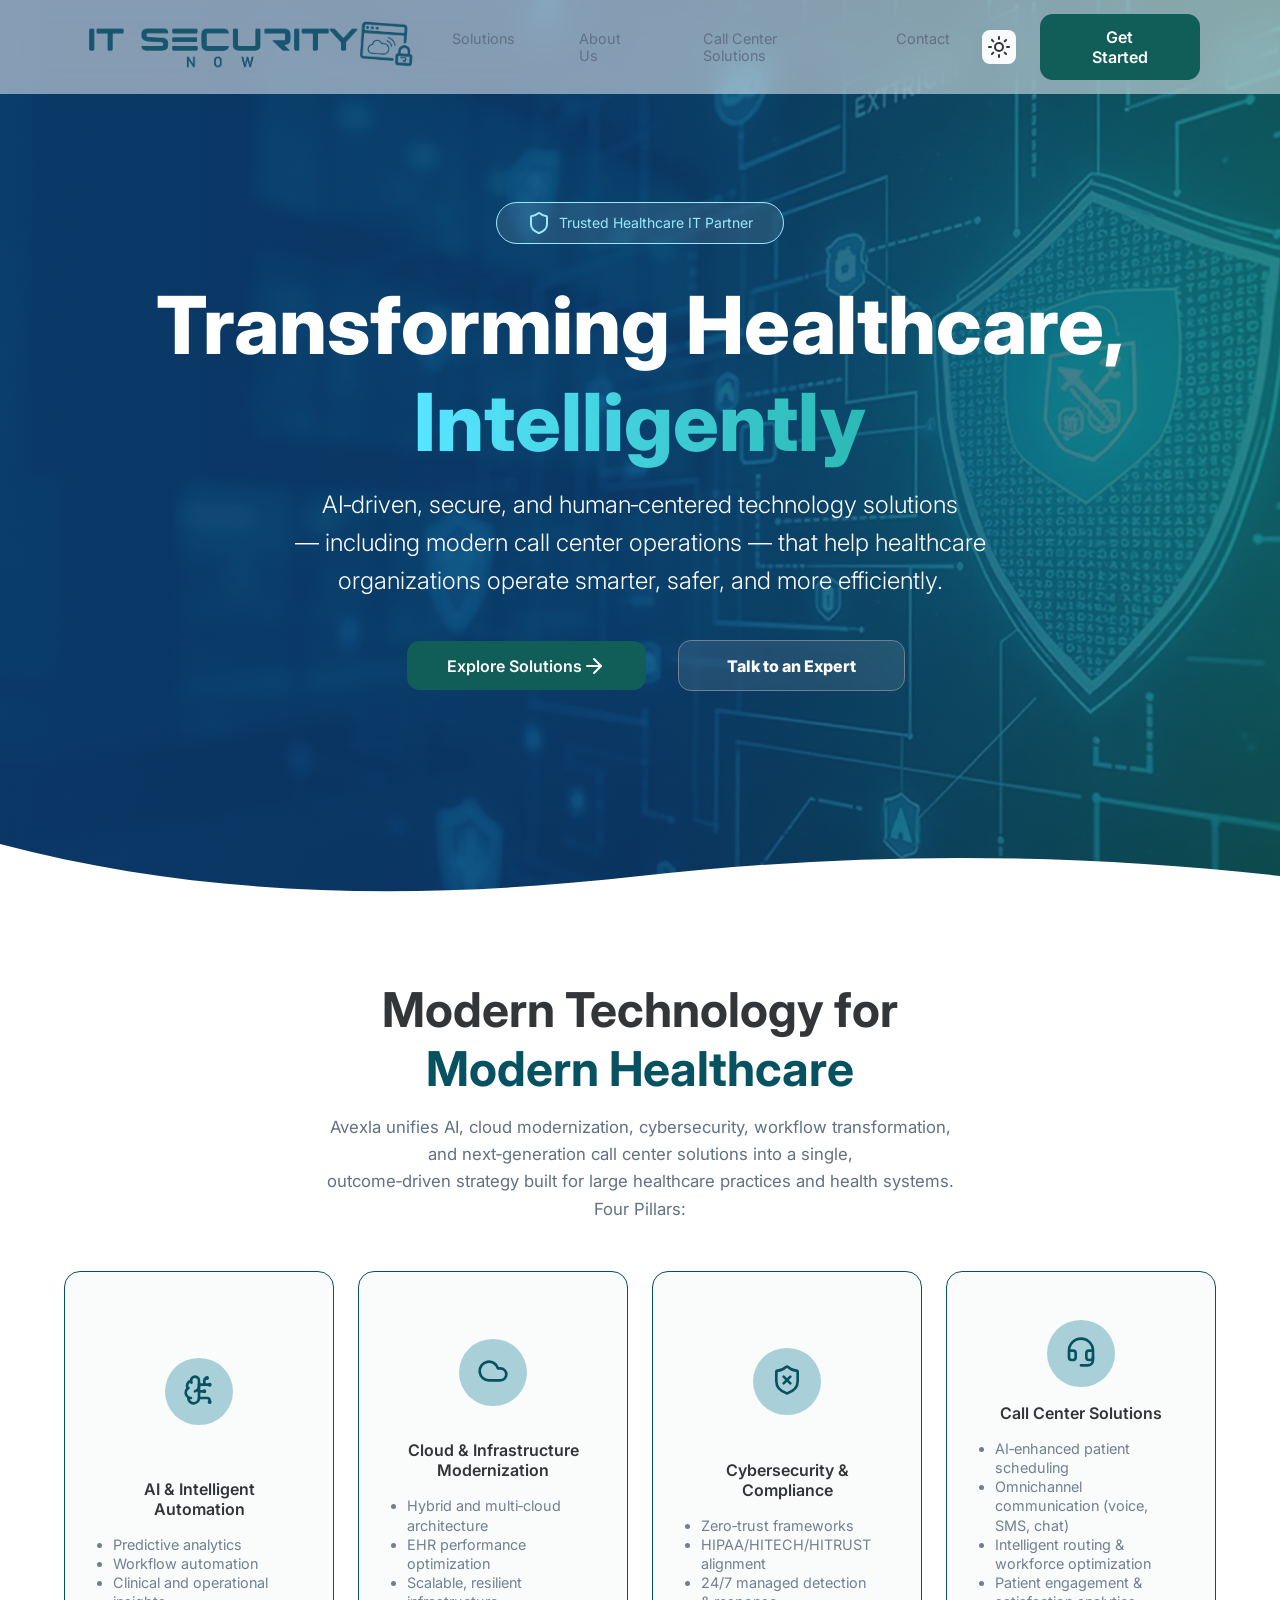
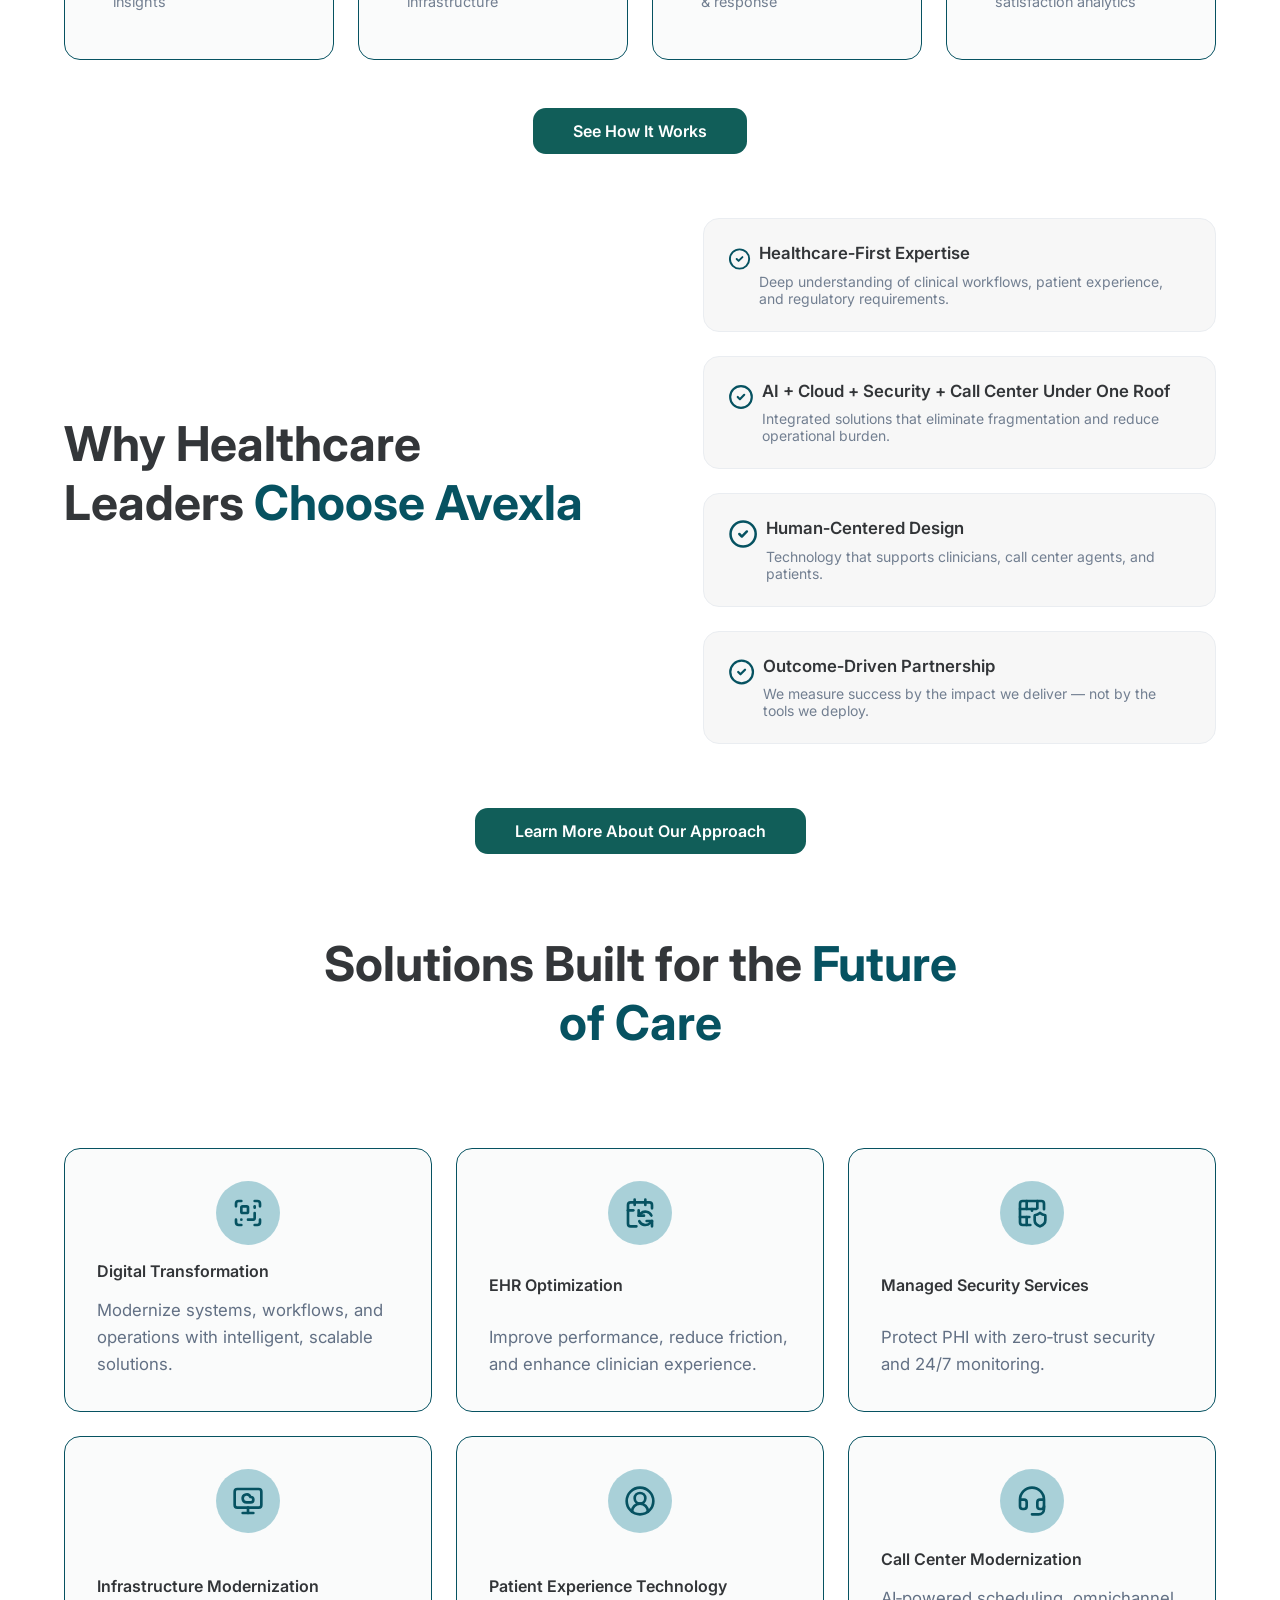
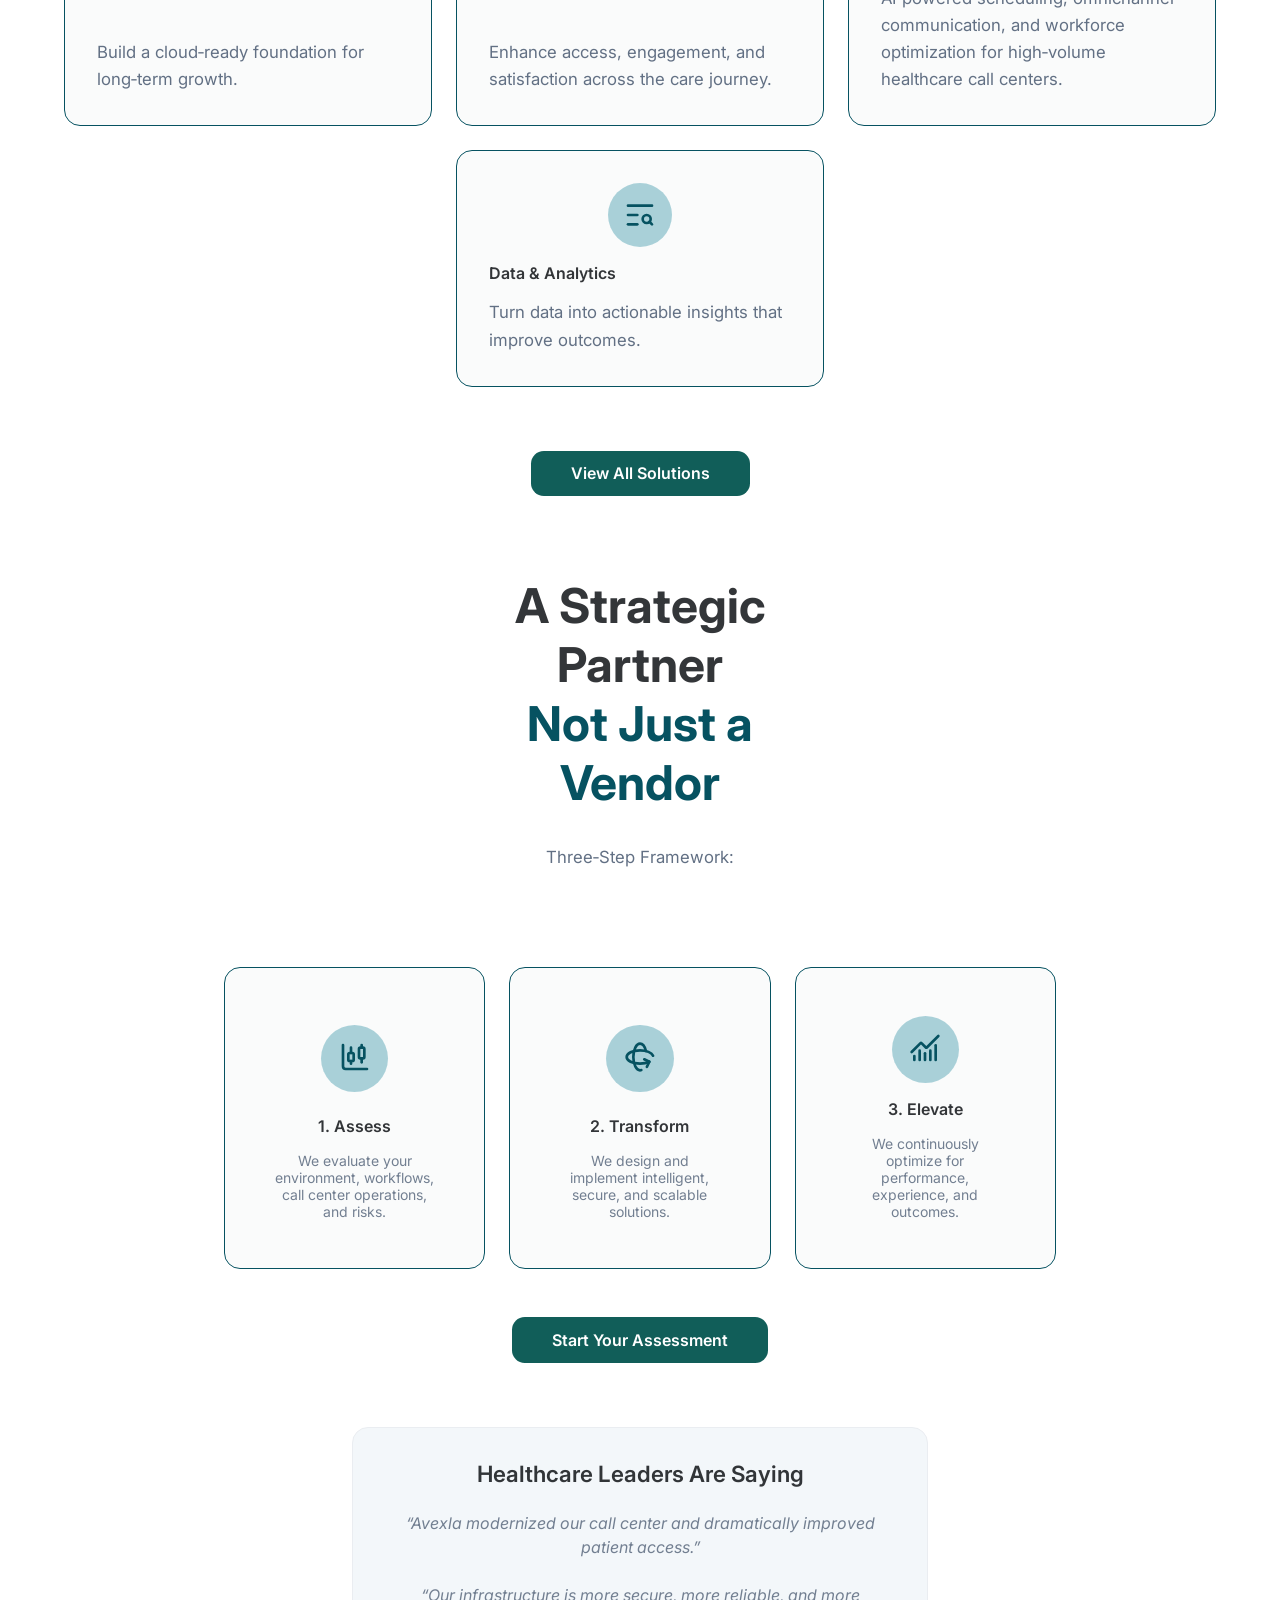
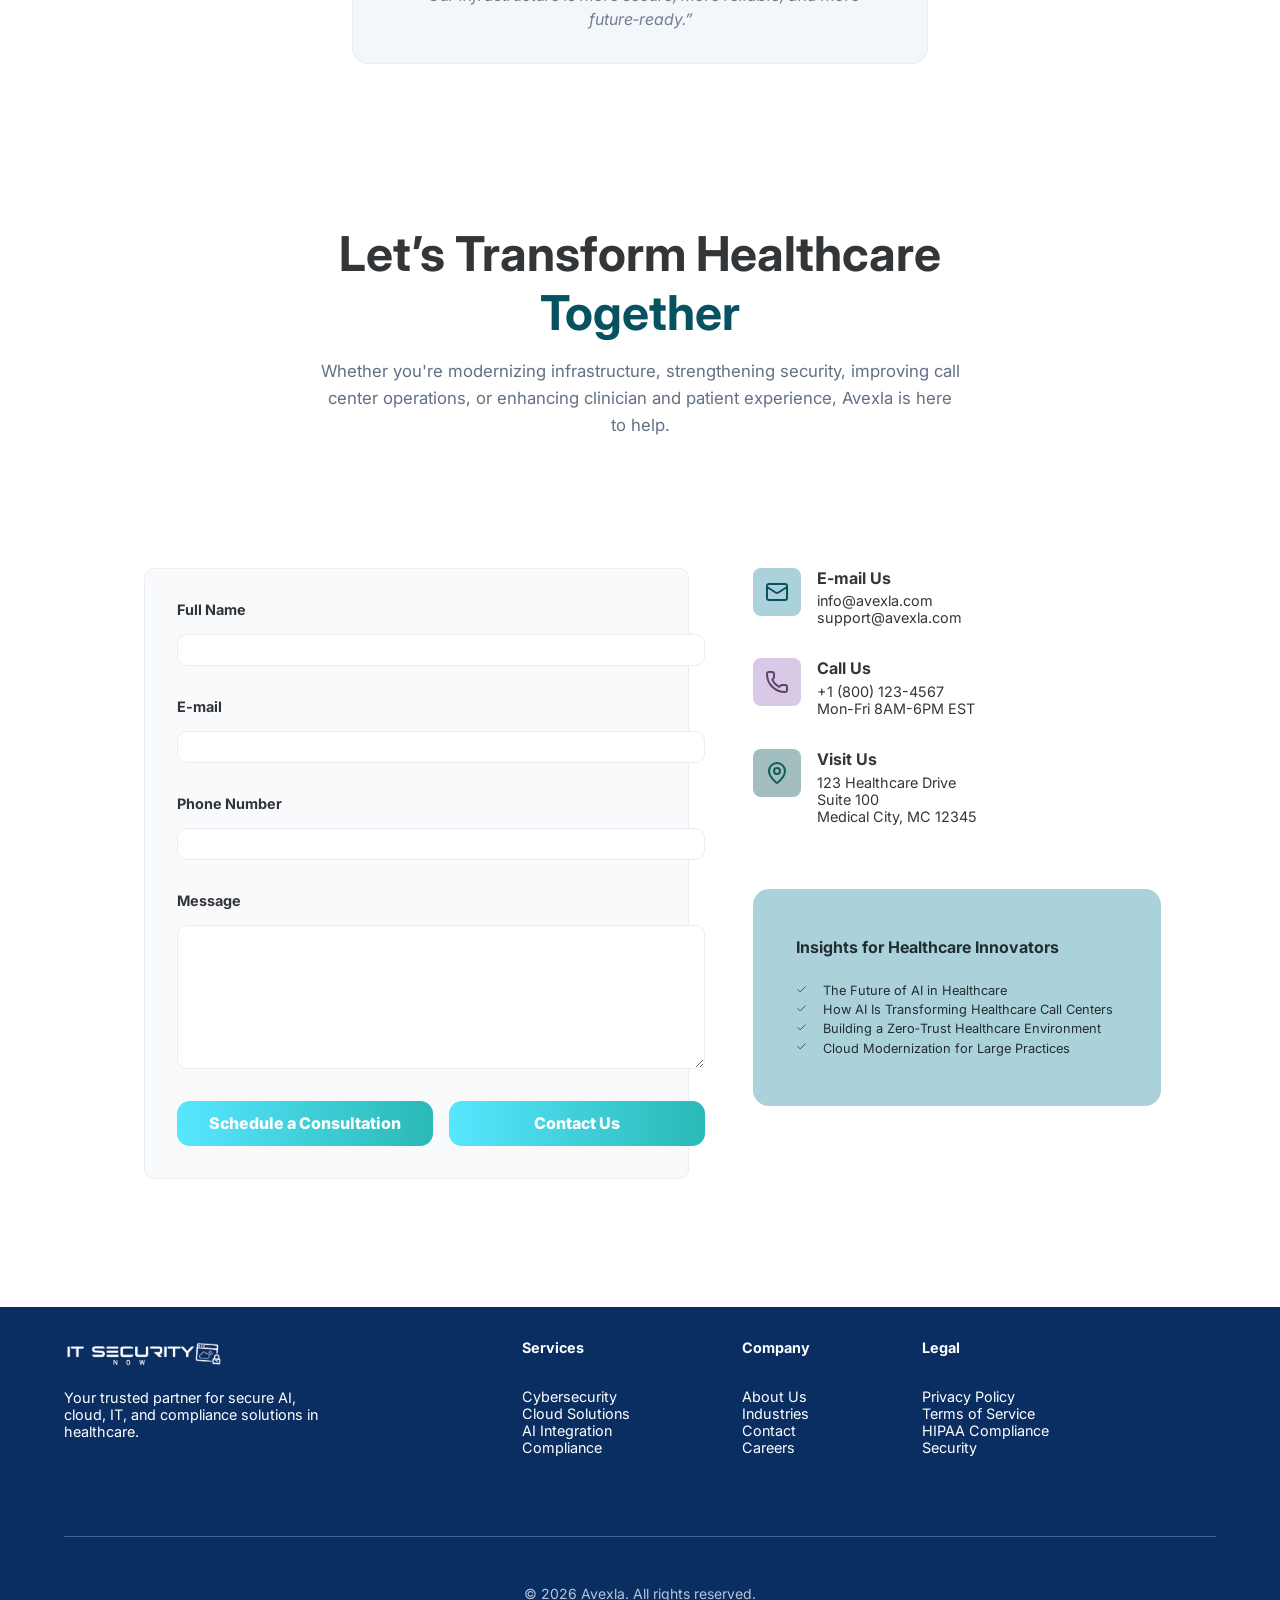
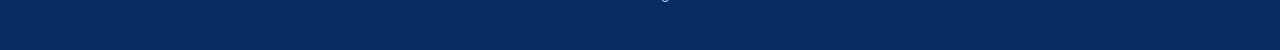
==== commit 73e69f9e: "setting up the menu-toggle styles" ====
--- a/index.html
+++ b/index.html
@@ -30,10 +30,10 @@
         <div id="mobile-menu" class="mobile-nav">
             <button class="close-menu" id="close-menu">&times;</button>
             <ul>
-                <li><a href="#about">Sobre</a></li>
-                <li><a href="#solutions">Soluções</a></li>
-                <li><a href="#focus">Foco</a></li>
-                <li><a href="#contact">Contato</a></li>
+                <li><a href="./solutions.html">Solutions</a></li>
+                <li><a href="./about.html">About Us</a></li>
+                <li><a href="./callcenter.html">Call Center Solutions</a></li>
+                <li><a href="./contact.html">Contact</a></li>
             </ul>
         </div>
         <div id="nav-buttons">
--- a/style.css
+++ b/style.css
@@ -137,6 +137,61 @@
     color: var(--title-text);
 }
 
+/* Estilo do Menu Mobile (Overlay) */
+.mobile-nav {
+    position: fixed;
+    top: 0;
+    right: -100%;
+    /* Começa fora da tela */
+    max-width: 50%;
+    height: 100vh;
+    background-color: var(--bg-color);
+    z-index: 2000;
+    display: flex;
+    flex-direction: column;
+    padding: 1.5rem;
+    transition: 0.4s ease;
+    box-shadow: -5px 0 15px var(--shadow);
+}
+
+/* Classe que o JS vai adicionar para abrir */
+.mobile-nav.active {
+    right: 0;
+}
+
+.mobile-nav ul {
+    display: flex;
+    flex-direction: column;
+    margin-top: 3rem;
+    gap: 2rem;
+    list-style: none;
+}
+
+.mobile-nav ul li {
+    font-size: 1.5rem;
+    text-align: left;
+}
+
+.mobile-nav ul li a {
+    display: block; /* Faz o link ocupar a linha toda para facilitar o clique */
+    padding: 1rem 1.5rem;
+    font-size: 1.1rem;
+    font-weight: 500;
+    color: var(--menu-links);
+    border-radius: 0.5rem; /* Arredonda os cantos para o efeito de hover */
+    transition: all 0.3s ease;
+    text-align: left;
+}
+
+.close-menu {
+    align-self: flex-end;
+    background: none;
+    border: none;
+    font-size: 3rem;
+    color: var(--title-text);
+    cursor: pointer;
+}
+
 #logo {
     display: flex;
     flex-direction: row;
@@ -1352,7 +1407,7 @@
         display: none;
     }
 
-    #nav-buttons > .primary-button{
+    #nav-buttons>.primary-button {
         display: none;
     }
 
@@ -1700,7 +1755,7 @@
         margin-right: 1rem !important;
     }
 
-    #nav-buttons > .primary-button{
+    #nav-buttons>.primary-button {
         display: none;
     }
 
@@ -1721,7 +1776,7 @@
         cursor: pointer;
     }
 
-    nav > ul{
+    nav>ul {
         display: none;
     }
 
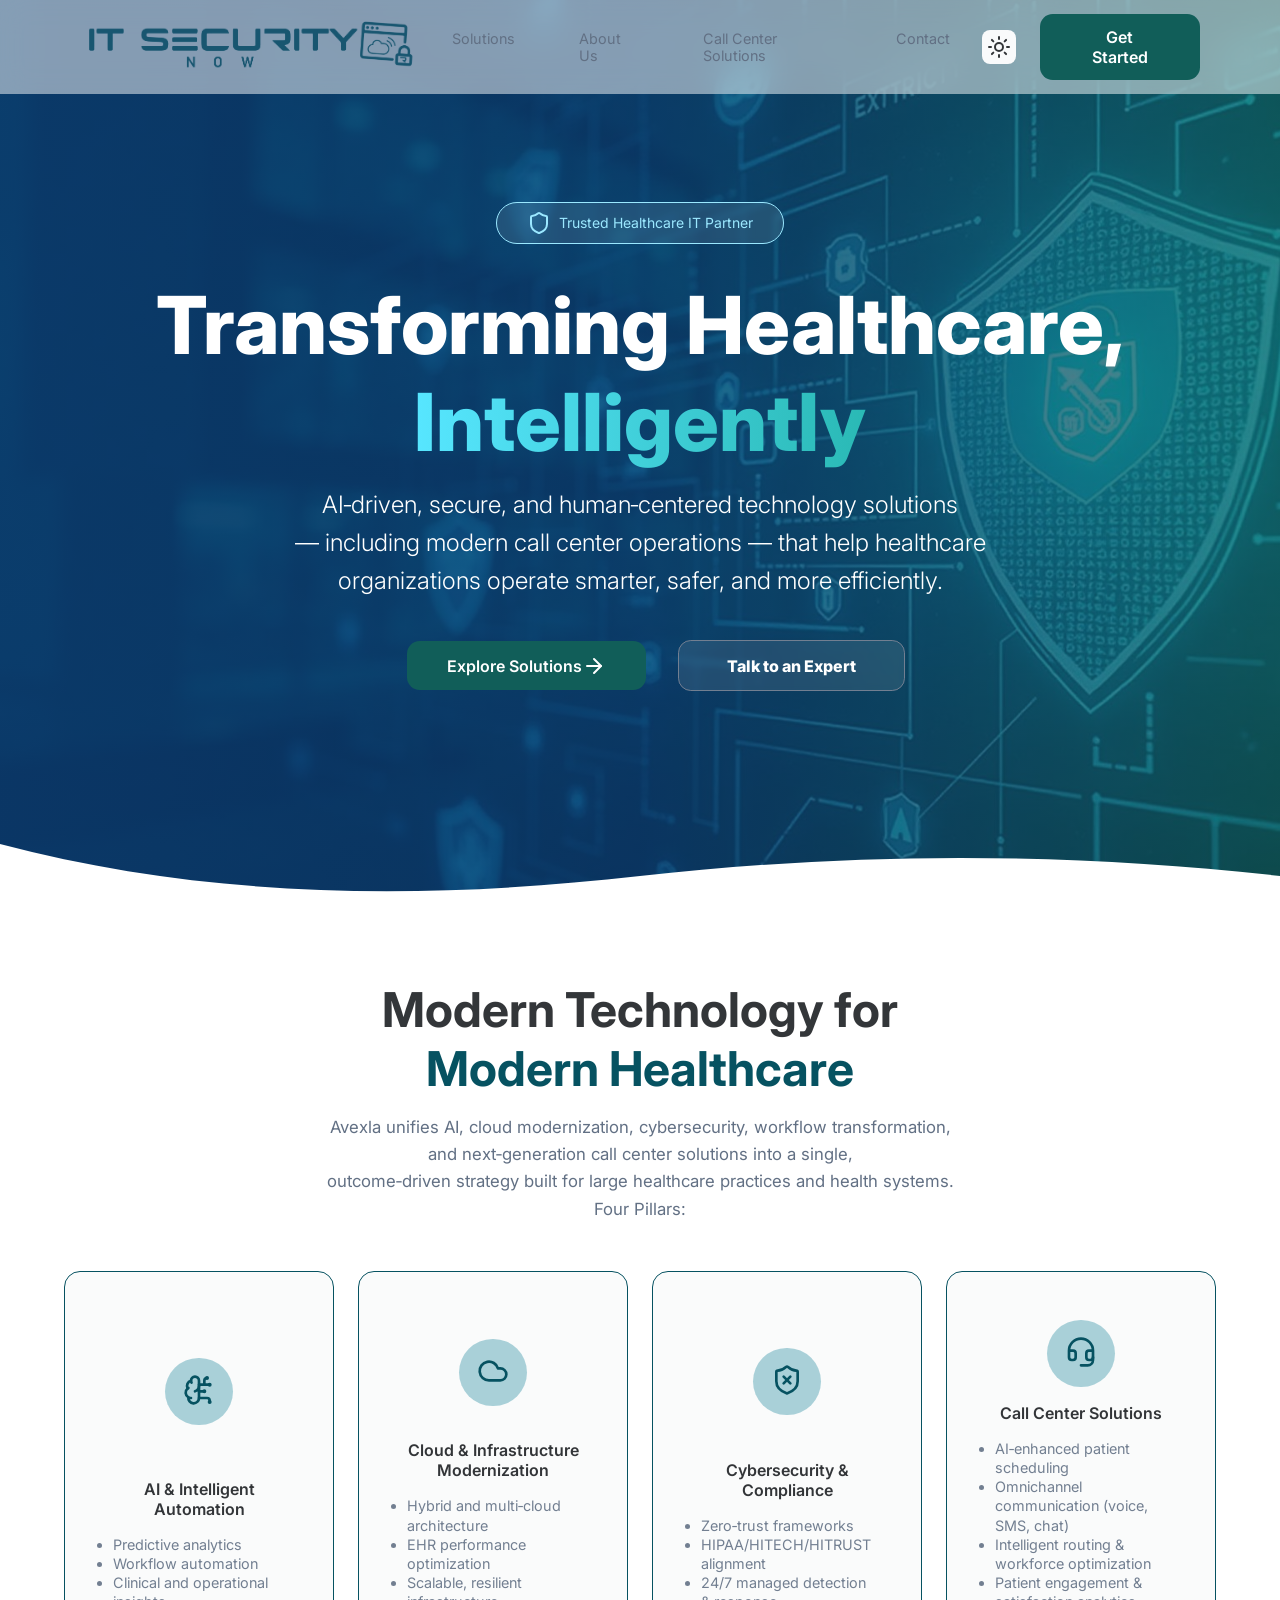
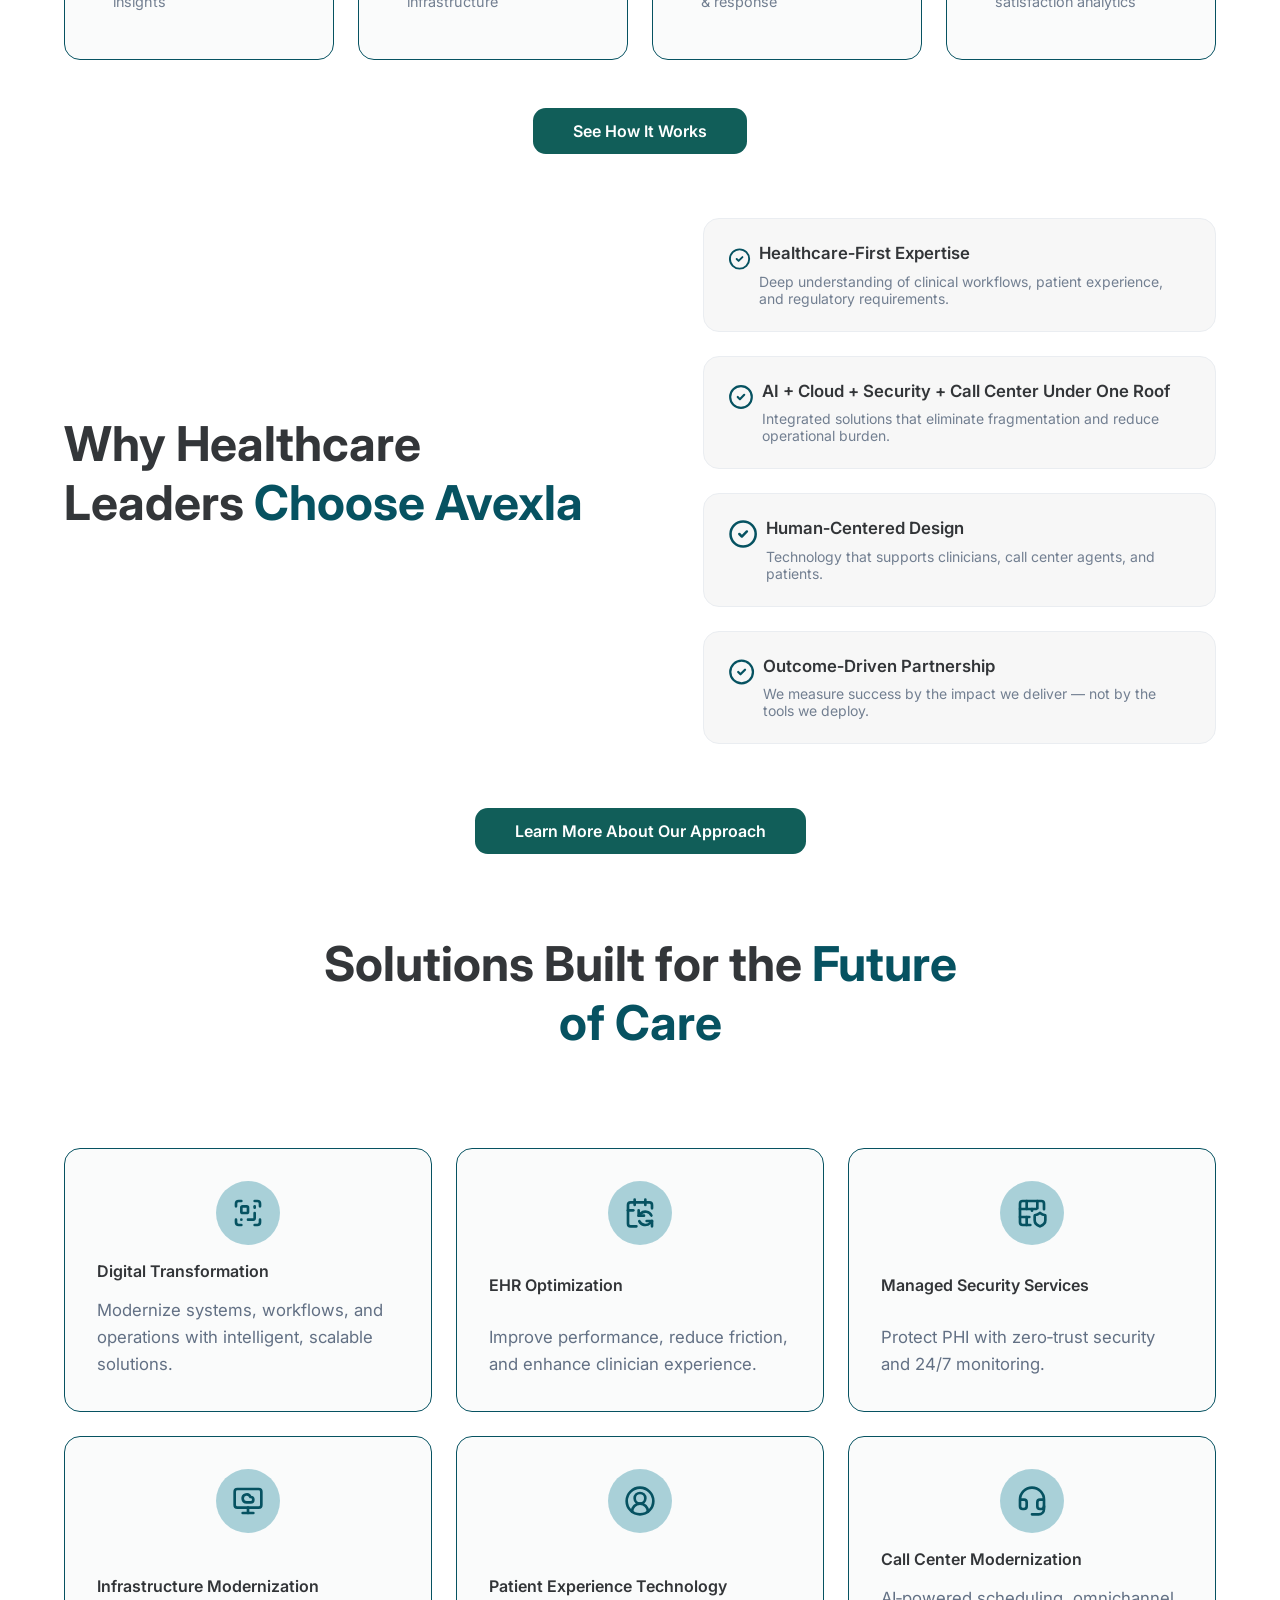
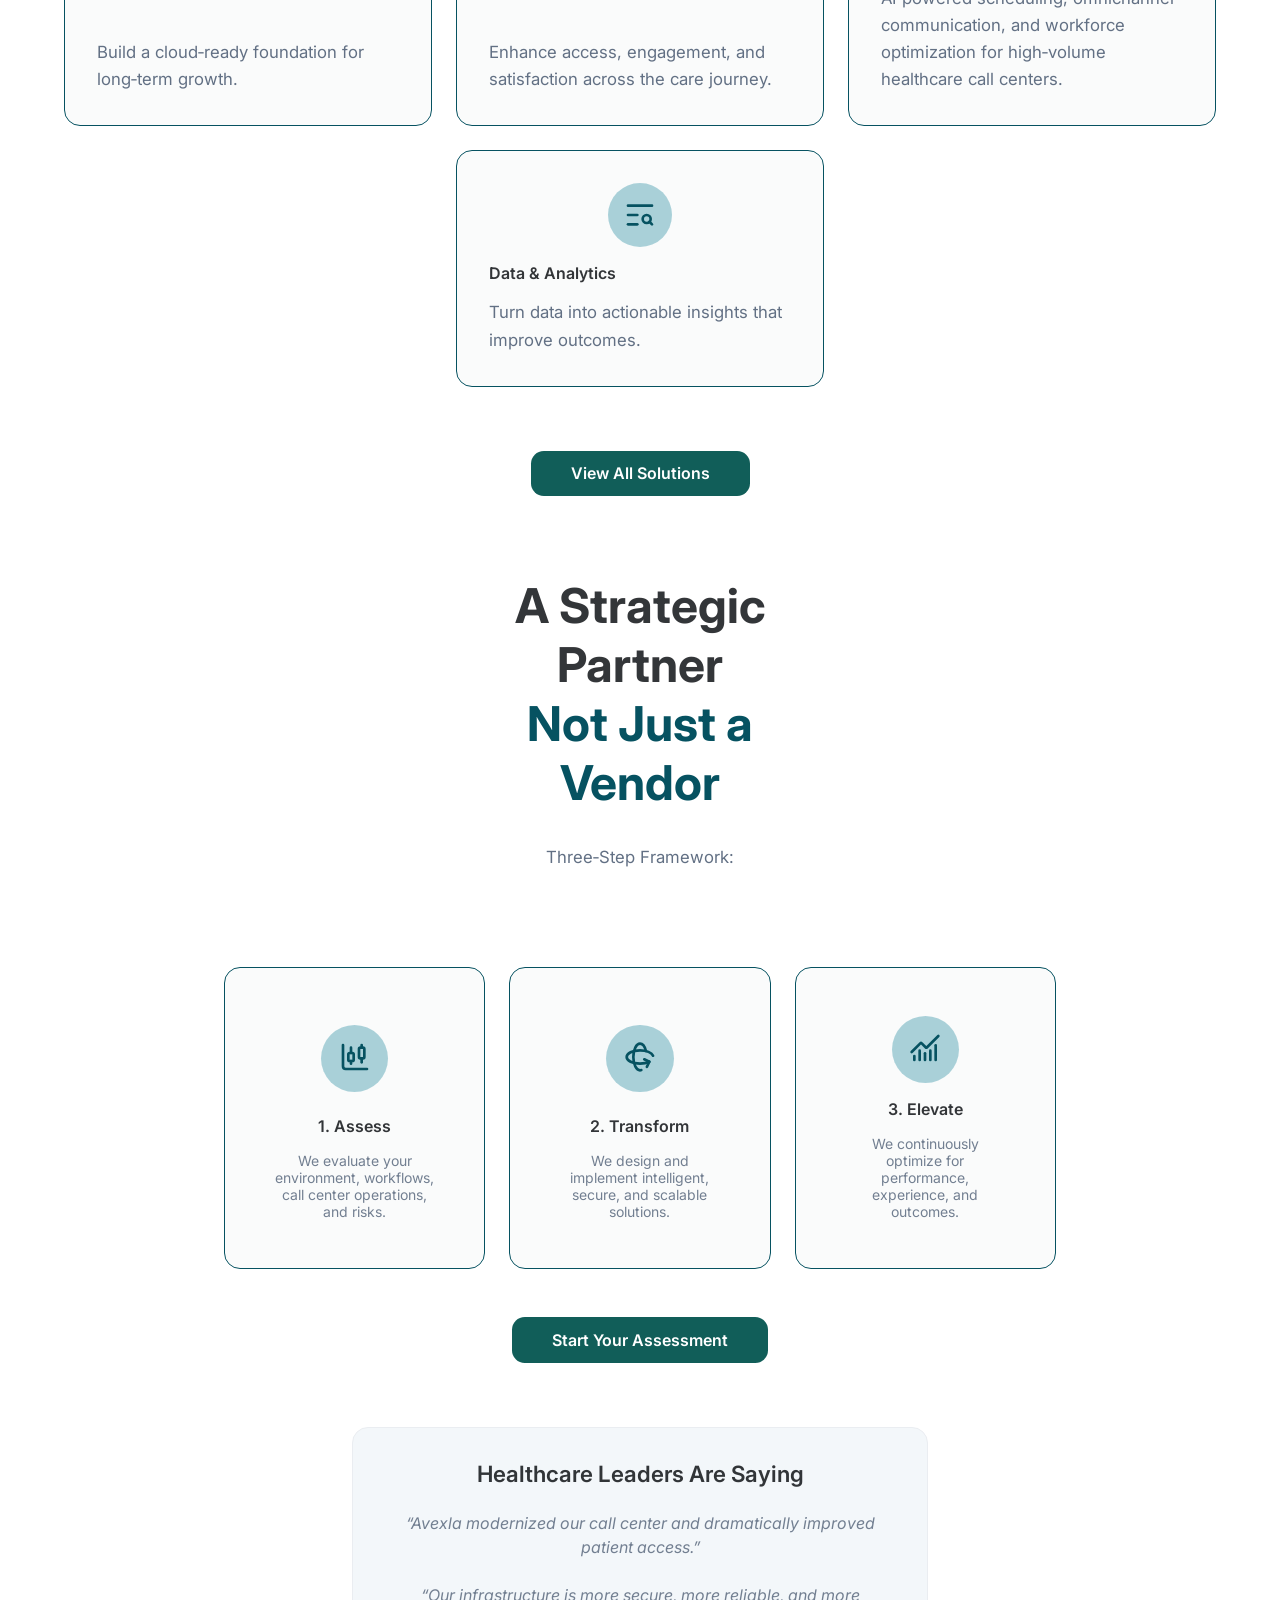
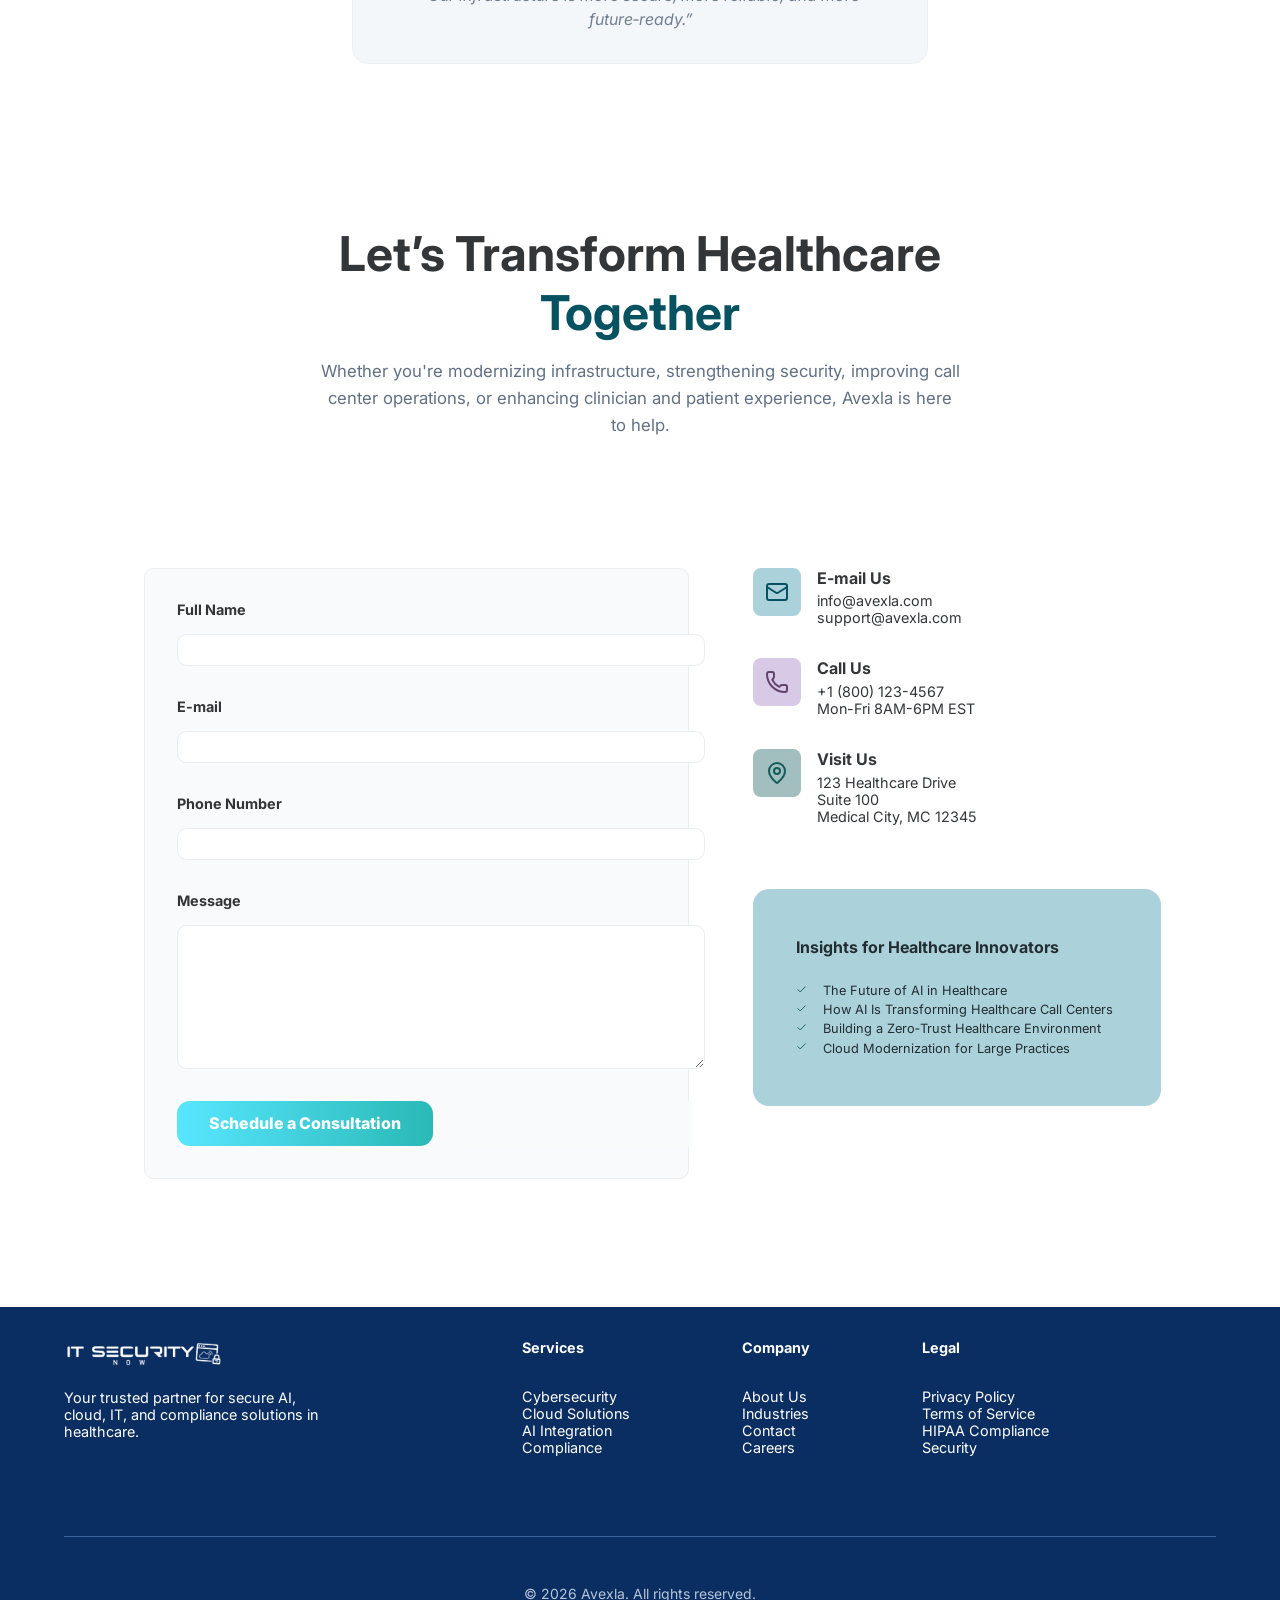
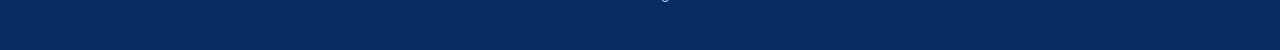
==== commit 83bdf49b: "fixing margin problems at the mobile version" ====
--- a/index.html
+++ b/index.html
@@ -16,8 +16,6 @@
                     src="./assets/OneDrive_1_29-12-2025/ITSECURITYNOW_Logo_V2_Final_Teal Linear.png" width="350"
                     alt="AVEXLA LOGO"></a>
         </div>
-
-        <button class="menu-toggle">☰</button>
 
         <nav>
             <ul>
@@ -57,8 +55,9 @@
                     fill="none" stroke="currentColor" stroke-width="2" stroke-linecap="round" stroke-linejoin="round"
                     class="lucide lucide-moon-icon lucide-moon">
                     <path
-                        d="M20.985 12.486a9 9 0 1 1-9.473-9.472c.405-.022.617.46.402.803a6 6 0 0 0 8.268 8.268c.344-.215.825-.004.803.401" />
+                        d="M20.985 12.486a9 9 0 1 1-9.473-9.472c.405-.022.617.46.402.803a6 6 0 0 0 8.268 8.268c.344-.215.825-.004.803.401" />l
                 </svg>
+            <button class="menu-toggle">☰</button>
             </button>
             <button class="primary-button">
                 Get Started
--- a/style.css
+++ b/style.css
@@ -109,6 +109,16 @@
     cursor: pointer;
 }
 
+.menu-toggle {
+    display: none;
+    /* Escondido no PC */
+}
+
+.desktop-nav {
+    display: block;
+    /* Mostra no PC */
+}
+
 /* ---------       HEADER        ---------                       */
 
 header {
@@ -163,7 +173,7 @@
     display: flex;
     flex-direction: column;
     margin-top: 3rem;
-    gap: 2rem;
+    gap: 1.5rem;
     list-style: none;
 }
 
@@ -173,12 +183,14 @@
 }
 
 .mobile-nav ul li a {
-    display: block; /* Faz o link ocupar a linha toda para facilitar o clique */
+    display: block;
+    /* Faz o link ocupar a linha toda para facilitar o clique */
     padding: 1rem 1.5rem;
     font-size: 1.1rem;
     font-weight: 500;
     color: var(--menu-links);
-    border-radius: 0.5rem; /* Arredonda os cantos para o efeito de hover */
+    border-radius: 0.5rem;
+    /* Arredonda os cantos para o efeito de hover */
     transition: all 0.3s ease;
     text-align: left;
 }
@@ -213,6 +225,10 @@
 #logo img {
     max-width: 100%;
     height: auto;
+}
+
+nav {
+    display: block;
 }
 
 nav ul {
@@ -1080,7 +1096,7 @@
 
 .about-tab-cards-container {
     width: 100%;
-    padding: 2rem 6rem 3rem;
+    padding: 0rem 6rem 3rem;
     display: grid;
     grid-template-columns: repeat(auto-fit, minmax(12.70rem, 1fr));
     flex-direction: row;
@@ -1349,15 +1365,39 @@
     justify-content: space-between;
 }
 
+.menu-toggle {
+    display: none;
+    /* Escondido no PC */
+}
+
+.desktop-nav {
+    display: block;
+}
+
 
 /* RESPONSIVITY */
 
 @media (min-width: 320px) and (max-width: 768px) {
 
-    /* RESET & ESTRUTURA GERAL */
+    html,
     body {
-        overflow-x: hidden;
-        width: 100%;
+        max-width: 100% !important;
+        overflow-x: hidden !important;
+        /* Impede a rolagem lateral */
+        position: relative;
+    }
+
+    * {
+        box-sizing: border-box !important;
+        /* Garante que padding não aumente o tamanho dos objetos */
+    }
+    
+    main{
+        margin: 0 1rem;
+    }
+
+    footer{
+        margin: -2rem;
     }
 
     section,
@@ -1442,41 +1482,11 @@
         padding: 0 2rem;
     }
 
-    /* ✅ CONTAINERS - FORÇANDO 1 COLUNA REAL */
-    .cards-container,
-    .cards2-container,
-    .cards3-container,
-    .about-tab-cards-container,
-    .callcenter-tab-cards-container {
-        display: grid !important;
-        grid-template-columns: 1fr !important;
-        /* Aqui garante o 1fr */
-        gap: 1.5rem;
-        padding: 2rem 1.5rem !important;
-        /* Resetando o padding de 12rem do desktop */
-        width: 100% !important;
-        max-width: 100vw;
-        box-sizing: border-box;
-    }
-
-    /* ✅ CARDS - RESETANDO LARGURAS FIXAS */
-    .card,
-    .card2,
-    .card3,
-    .solutions-tab-card,
-    .callcenter-tab-card {
-        width: 100% !important;
-        max-width: 100% !important;
-        /* Mata o '20rem' do desktop */
-        margin: 0 auto !important;
-        display: flex;
-        flex-direction: column;
-        align-items: center;
-        box-sizing: border-box;
-    }
-
-    #solutions {
-        padding: 1rem -2rem;
+    .solutions-tab-card li,
+    .callcenter-tab-card li {
+        font-size: 0.85rem !important;
+        /* Diminuir um pouco a letra ajuda no card menor */
+        word-break: break-word !important;
     }
 
     /* ✅ IGUALANDO O VISUAL DOS CARDS 2 AO DOS CARDS 1 */
@@ -1510,22 +1520,66 @@
 
     /* ✅ TEXTOS E SEÇÕES */
     .text-container,
-    #focus,
+    #focus, #solutions,
     .form-title,
     .solutions-tab-title,
     .callcenter-tab-title,
     .our-story {
-        padding: 2rem 1rem !important;
+        padding: .8rem .8rem !important;
         width: 100%;
     }
 
+    /* 🔥 CONTAINERS LIMPOS */
+    .cards-container,
     .cards2-container,
-    .cards3-container {
+    .cards3-container,
+    .about-tab-cards-container,
+    .solutions-tab-cards-container,
+    .callcenter-tab-cards-container {
         display: grid !important;
         grid-template-columns: 1fr !important;
-        /* Força 1 coluna */
-        width: 100% !important;
+        gap: 1.5rem;
+        padding: 2rem 1.2rem !important; 
+        width: 100% !important;
+        box-sizing: border-box;
+        padding-left: 1rem !important;
+        padding-right: 1rem !important;
+    }
+
+
+    /* 🔥 TODOS OS CARDS IGUAIS */
+    .card,
+    .card2,
+    .solutions-tab-card,
+    .callcenter-tab-card,
+    .about-tab-card {
+        width: 100% !important;
+        max-width: 100% !important;
         margin: 0 auto !important;
+        padding: 1.5rem !important;
+        box-sizing: border-box;
+    }
+
+    /* 🔥 REMOVE AJUSTES DE DESKTOP */
+    .card2:last-child,
+    .cards3-container>*:nth-child(3),
+    .callcenter-tab-cards-container .card:nth-child(5) {
+        grid-column: auto !important;
+    }
+
+    /* 🔥 LISTAS CORRIGIDAS */
+    .solutions-tab-card>ul,
+    .callcenter-tab-card>ul {
+        width: 100% !important;
+        padding: 0 1rem !important;
+        margin: 1rem 0 !important;
+        text-align: left;
+    }
+
+    /* 🔥 TEXTO NÃO QUEBRA */
+    .solutions-tab-card li,
+    .callcenter-tab-card li {
+        word-break: break-word;
     }
 
     .primary-button {
@@ -1609,10 +1663,15 @@
         /* Remove as margens laterais de 5rem */
     }
 
-    .list {
+    .list,
+    .why-list-item {
         margin: 0 auto !important;
         padding: 1rem;
         width: 80%;
+    }
+
+    .why-list ul {
+        padding: 0 3rem;
     }
 
     #reasons>ul {
@@ -1680,11 +1739,13 @@
         width: 100%;
         justify-content: center !important;
     }
-
+    .form-button > .secondary-button{
+        display: none;
+    }
     .form-button button {
         width: 100% !important;
         /* Botão largo para facilitar o clique */
-        max-width: 300px;
+        max-width: 100%;
         /* Mas não exagerado */
     }
 
@@ -1722,7 +1783,236 @@
         padding-left: 0 !important;
         text-align: center;
     }
-}
+
+    /* --- Ajustes das Subpáginas (About, Solutions, etc) --- */
+    /* ABOUT */
+    /* Missão e Visão: de lado a lado para empilhado */
+    #mission-container {
+        display: flex;
+        flex-direction: column !important;
+        gap: 1.5rem;
+        margin: 2rem 1.5rem !important;
+        /* Remove as margens de 10rem do desktop */
+        width: auto !important;
+    }
+
+    .company-mission {
+        width: 100% !important;
+        padding: 2rem 1.5rem !important;
+    }
+    .company-mission > h3{
+        margin: auto;
+    }
+
+    .our-story > h2{
+        margin-top: -5rem;
+        padding-bottom: 0rem;
+    }
+
+    /* Seção Our Story e Textos */
+    .our-story {
+        padding: 3rem 1.5rem 0 !important;
+        /* Reduz os 11rem do desktop */
+    }
+
+    .our-story p {
+        font-size: 1.1rem !important;
+        margin: 2rem 0 0 !important;
+    }
+
+    /* Grid de Valores (Cards da página About) */
+    .about-tab-cards-container {
+        grid-template-columns: 1fr !important;
+        /* Uma coluna só */
+        padding: 2rem 1.5rem !important;
+    }
+
+    .contact-tab-button button {
+        max-width: 50%;
+    }
+
+    .form-tab-container {
+        margin: 2rem auto;
+        width: 100%;
+    }
+
+    .why-list {
+        display: flex !important;
+        flex-direction: column !important;
+        align-items: center !important;
+        /* Centraliza a lista na tela */
+        padding: 1rem !important;
+        width: 100% !important;
+    }
+
+    .why-list ul {
+        width: 100% !important;
+        padding: 0 !important;
+        /* Remove os 3rem que estavam empurrando a lista */
+        margin: 0 !important;
+        list-style: none;
+        display: flex;
+        flex-direction: column;
+        align-items: center;
+        /* Centraliza as LIs dentro da UL */
+    }
+
+    .why-list-item {
+        display: flex !important;
+        flex-direction: column !important;
+        /* Ícone em cima do texto */
+        align-items: center !important;
+        /* Centraliza ícone e texto horizontalmente */
+        justify-content: center !important;
+        text-align: center !important;
+        /* Garante o texto centralizado */
+        width: 90% !important;
+        /* Um pouco mais largo para aproveitar a tela */
+        max-width: 400px;
+        margin: 1.5rem auto !important;
+        /* Espaçamento vertical entre os itens */
+        padding: 1rem !important;
+    }
+
+    /* Se houver um ícone ou container de ícone dentro do item */
+    .why-list-item i,
+    .why-list-item img,
+    .why-list-item .icon-container {
+        margin-bottom: 0.8rem !important;
+    }
+
+    /* Rodapé (Footer) Mobile */
+    .links {
+        flex-direction: column !important;
+        gap: 3rem;
+        padding: 3rem 2rem !important;
+        text-align: center;
+    }
+
+    .logo-area {
+        width: 100% !important;
+        padding-right: 0 !important;
+    }
+
+    .links-list,
+    .links ul {
+        align-items: center;
+    }
+
+    .cards-container,
+    .cards2-container,
+    .cards3-container {
+        grid-template-columns: 1fr !important;
+        /* Força 1 coluna */
+        padding: 2rem 1.5rem !important;
+    }
+
+    /* Ajuste do Formulário para não quebrar */
+    .form-area {
+        padding: 2rem 1rem !important;
+    }
+
+    .blank,
+    #msg-blank {
+        width: 100% !important;
+        /* Mata os 33rem fixos */
+    }
+
+    .about-tab-cards-container {
+        display: flex !important;
+        /* Às vezes o flex é mais estável para 1 coluna no mobile */
+        flex-direction: column !important;
+        align-items: center !important;
+        padding: 2rem 1rem !important;
+        width: 100% !important;
+    }
+
+    .solutions-tab-card,
+    .callcenter-tab-card,
+    .about-tab-card {
+        width: 100% !important;
+        max-width: 100% !important;
+        min-width: 0 !important;
+        /* Remove qualquer trava de largura mínima */
+
+        display: flex !important;
+        flex-direction: column !important;
+
+        /* Reduzindo o padding interno para sobrar espaço para o conteúdo */
+        padding: 1.2rem !important;
+        margin: 1rem 0 !important;
+
+        box-sizing: border-box !important;
+        overflow-wrap: break-word;
+        /* Força quebra de palavras longas se necessário */
+    }
+
+    /* Ajuste das listas dentro dos cards para não "empurrarem" a borda */
+    .solutions-tab-card>ul,
+    .callcenter-tab-card>ul {
+        padding: 0 1rem 0 1.5rem !important;
+        /* Padding menor e apenas na esquerda para o bullet */
+        margin: 1rem 0 !important;
+        width: 100% !important;
+        text-align: left !important;
+        /* Listas centralizadas costumam ocupar mais espaço */
+    }
+
+    .solutions-tab-card li,
+    .callcenter-tab-card li {
+        max-width: 100% !important;
+        word-break: break-word;
+    }
+
+    .callcenter-tab-card>ul {
+        padding: 1rem 2rem;
+    }
+
+    .links-list>li {
+        display: none;
+    }
+
+    .solutions-tab-title>h2,
+    .callcenter-tab-title>h2,
+    .callcenter-tab>h2,
+    .about-us-tab {
+        margin: 0rem;
+    }
+
+    #ai {
+        margin-top: 0;
+    }
+
+    .cta-button {
+        max-width: 70%;
+    }
+
+    .solutions-tab-cards-container,
+    .callcenter-tab-cards-container {
+        display: flex !important;
+        flex-direction: column !important;
+        align-items: center !important;
+
+        /* O SEGREDO: Use padding para criar a margem da borda */
+        padding: 2rem 1.5rem !important;
+
+        /* Garante que o padding não "estique" o container para fora da tela */
+        width: 100% !important;
+        box-sizing: border-box !important;
+    }
+
+    /* O CARD INDIVIDUAL */
+    .solutions-tab-card,
+    .callcenter-tab-card {
+        width: 100% !important;
+        /* Ele ocupa 100% do espaço disponível DENTRO do padding do pai */
+        max-width: 100% !important;
+        margin-bottom: 1.5rem !important;
+        /* Espaço entre um card e outro */
+
+        /* Se você quiser que o card não seja tão largo em celulares grandes */
+        /* max-width: 400px !important; */
+    }
 
 @media (max-width:1024px) {
 
@@ -1737,6 +2027,46 @@
         width: 100%;
         box-sizing: border-box;
     }
+
+    /* Reduzir margens exageradas do desktop */
+    .text-container,
+    .our-story,
+    .solutions-tab-title,
+    .callcenter-tab-title {
+        padding: 5rem 4rem !important;
+    }
+
+    #mission-container {
+        margin: 0 4rem !important;
+        gap: 2rem;
+    }
+
+    /* Cards: Em vez de 4 ou 5 colunas, usamos 2 ou 3 */
+    .about-tab-cards-container {
+        grid-template-columns: repeat(2, 1fr) !important;
+        padding: 2rem 4rem !important;
+    }
+
+    .why-list {
+        gap: 2rem;
+        padding: 2rem;
+    }
+
+    /* Formulário no Tablet */
+    .form-container,
+    .form-tab-container {
+        width: 90% !important;
+        padding: 0 2rem !important;
+        margin: 5rem auto !important;
+    }
+
+    /* Footer no Tablet */
+    .links {
+        gap: 2rem;
+        padding: 4rem 2rem;
+        justify-content: space-between;
+    }
+
 
     #logo {
         max-width: 30%;
@@ -1907,8 +2237,6 @@
     .links-list {
         width: 100%;
         display: none;
-        flex-direction: row;
-        justify-content: center;
         /* Centraliza a lista de links */
         gap: 4rem;
         flex-wrap: wrap;
@@ -1923,10 +2251,74 @@
         margin-top: -9rem;
     }
 
-
-}
-
-@media (min-width:1400px) {
+    .desktop-nav {
+        display: none !important;
+        /* Esconde menu horizontal */
+    }
+
+    .menu-toggle {
+        display: block !important;
+        /* Mostra o hambúrguer */
+        background: none;
+        border: none;
+        color: var(--title-text);
+        cursor: pointer;
+        padding: 10px;
+        z-index: 1001;
+    }
+
+    /* Ajuste do layout do Header no Mobile */
+    header {
+        display: flex;
+        justify-content: space-between;
+        align-items: center;
+        padding: .8rem 2rem;
+    }
+
+    .desktop-nav {
+        display: none !important;
+        /* Esconde o menu de texto horizontal */
+    }
+
+    .menu-toggle {
+        display: block !important;
+        /* Mostra o hambúrguer */
+        font-size: 2rem;
+        color: var(--title-text);
+        background: transparent;
+        border: none;
+        cursor: pointer;
+    }
+
+    /* Ajuste do grupo de botões para ficarem alinhados */
+    #nav-buttons {
+        gap: 0.5rem;
+    }
+
+    /* Garante que o menu lateral cubra a tela corretamente */
+    .mobile-nav {
+        position: fixed;
+        top: 0;
+        right: -100%;
+        /* Escondido */
+        width: 280px;
+        height: 100vh;
+        background-color: var(--bg-color);
+        /* Variável do seu tema */
+        z-index: 2000;
+        transition: 0.4s ease-in-out;
+        padding: 80px 40px;
+        box-shadow: -10px 0 30px rgba(0, 0, 0, 0.1);
+    }
+
+    .mobile-nav.active {
+        right: 0;
+        /* Aparece */
+    }
+
+}
+
+@media (min-width:1025px) {
 
     .cards-container {
         grid-template-columns: repeat(4, 1fr);
@@ -1947,7 +2339,7 @@
     }
 
     .form-tab-container {
-        padding: 0 12rem 3rem;
+        padding: 0 40rem 3rem;
     }
 
     .callcenter-tab-cards-container .card:nth-child(5) {
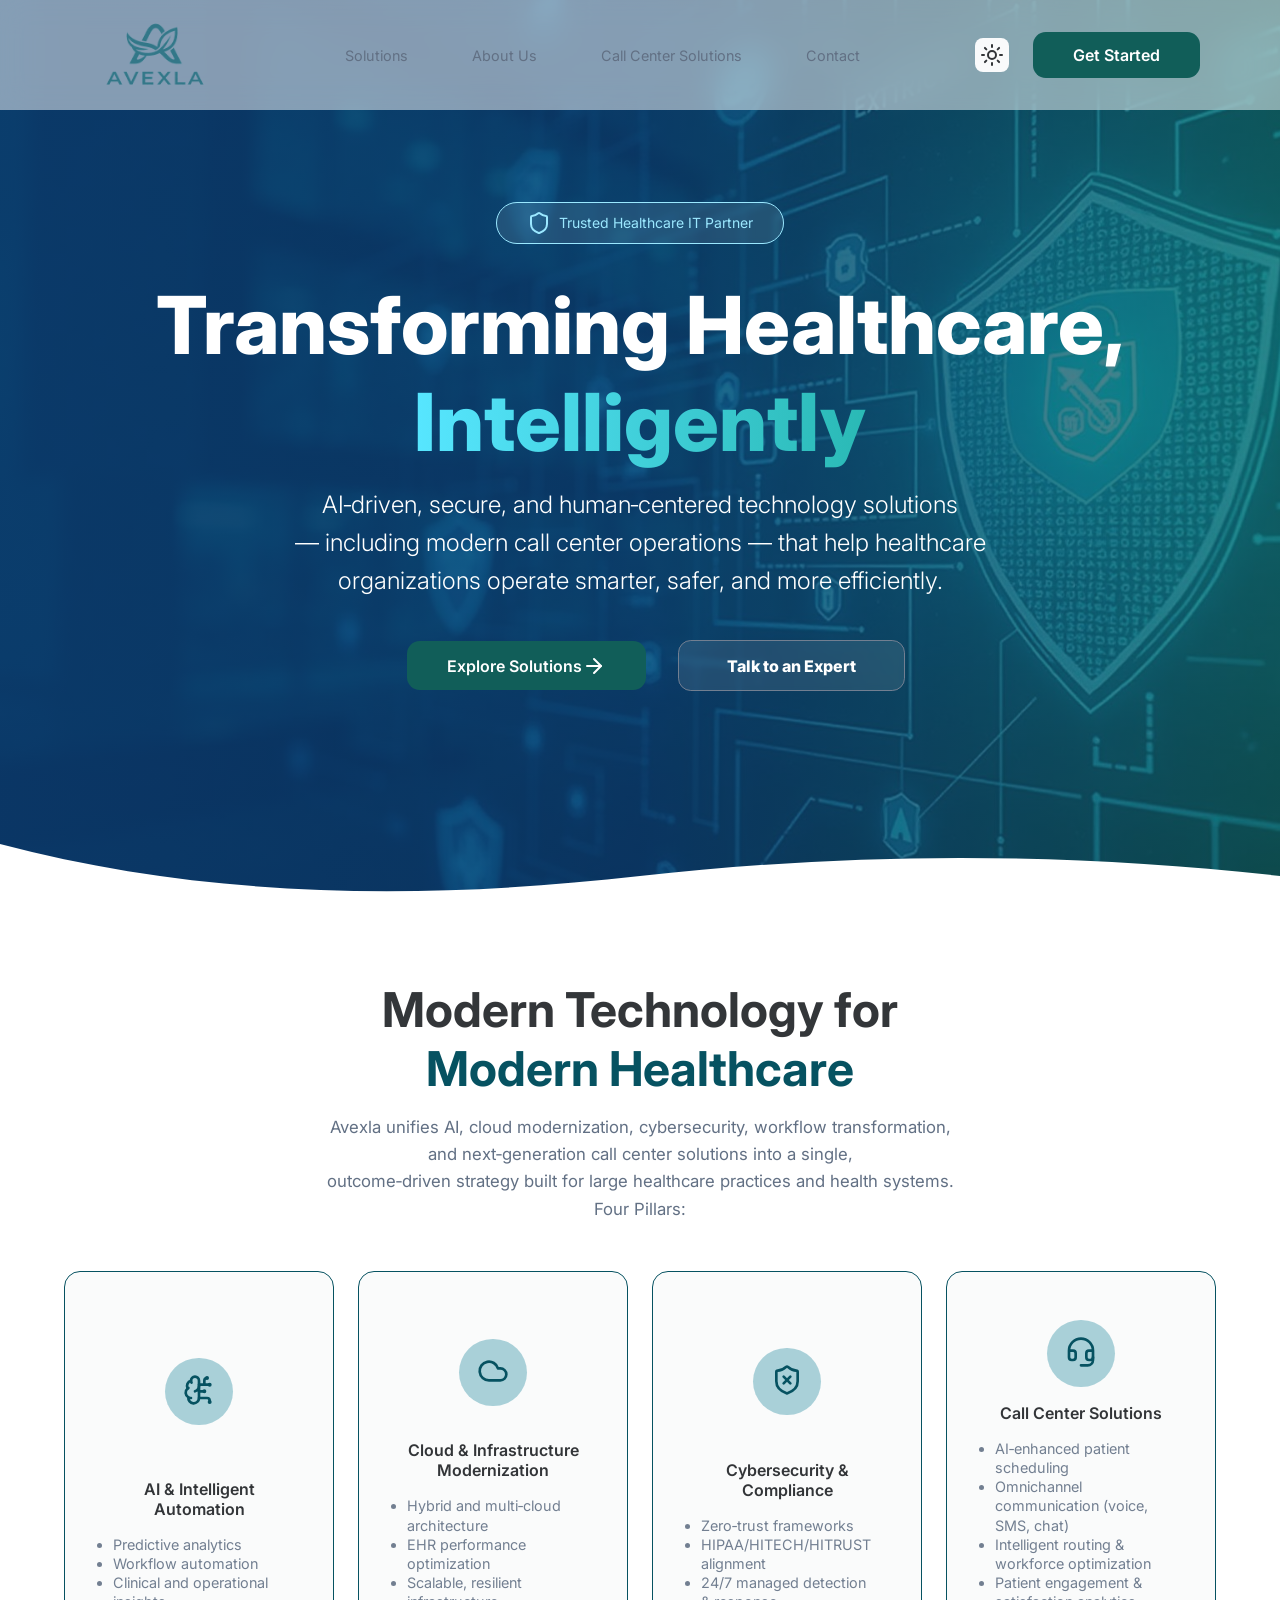
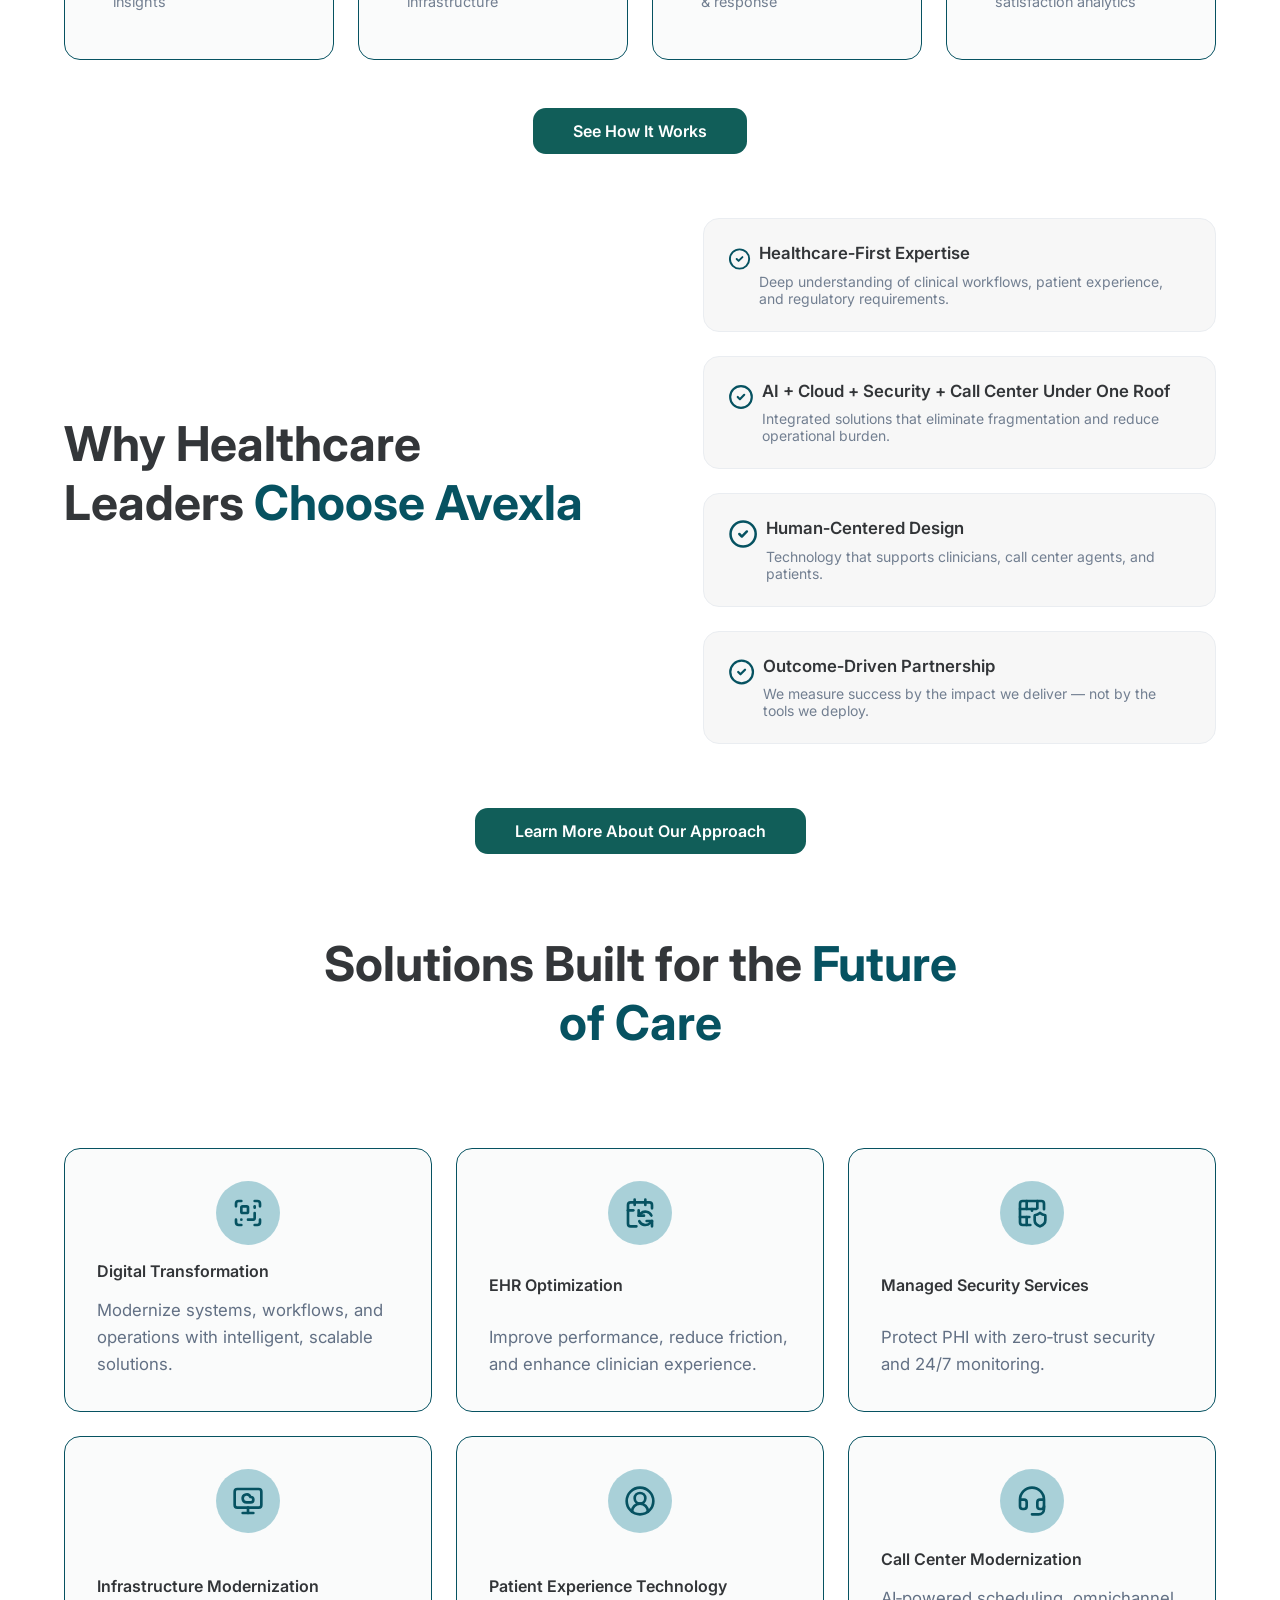
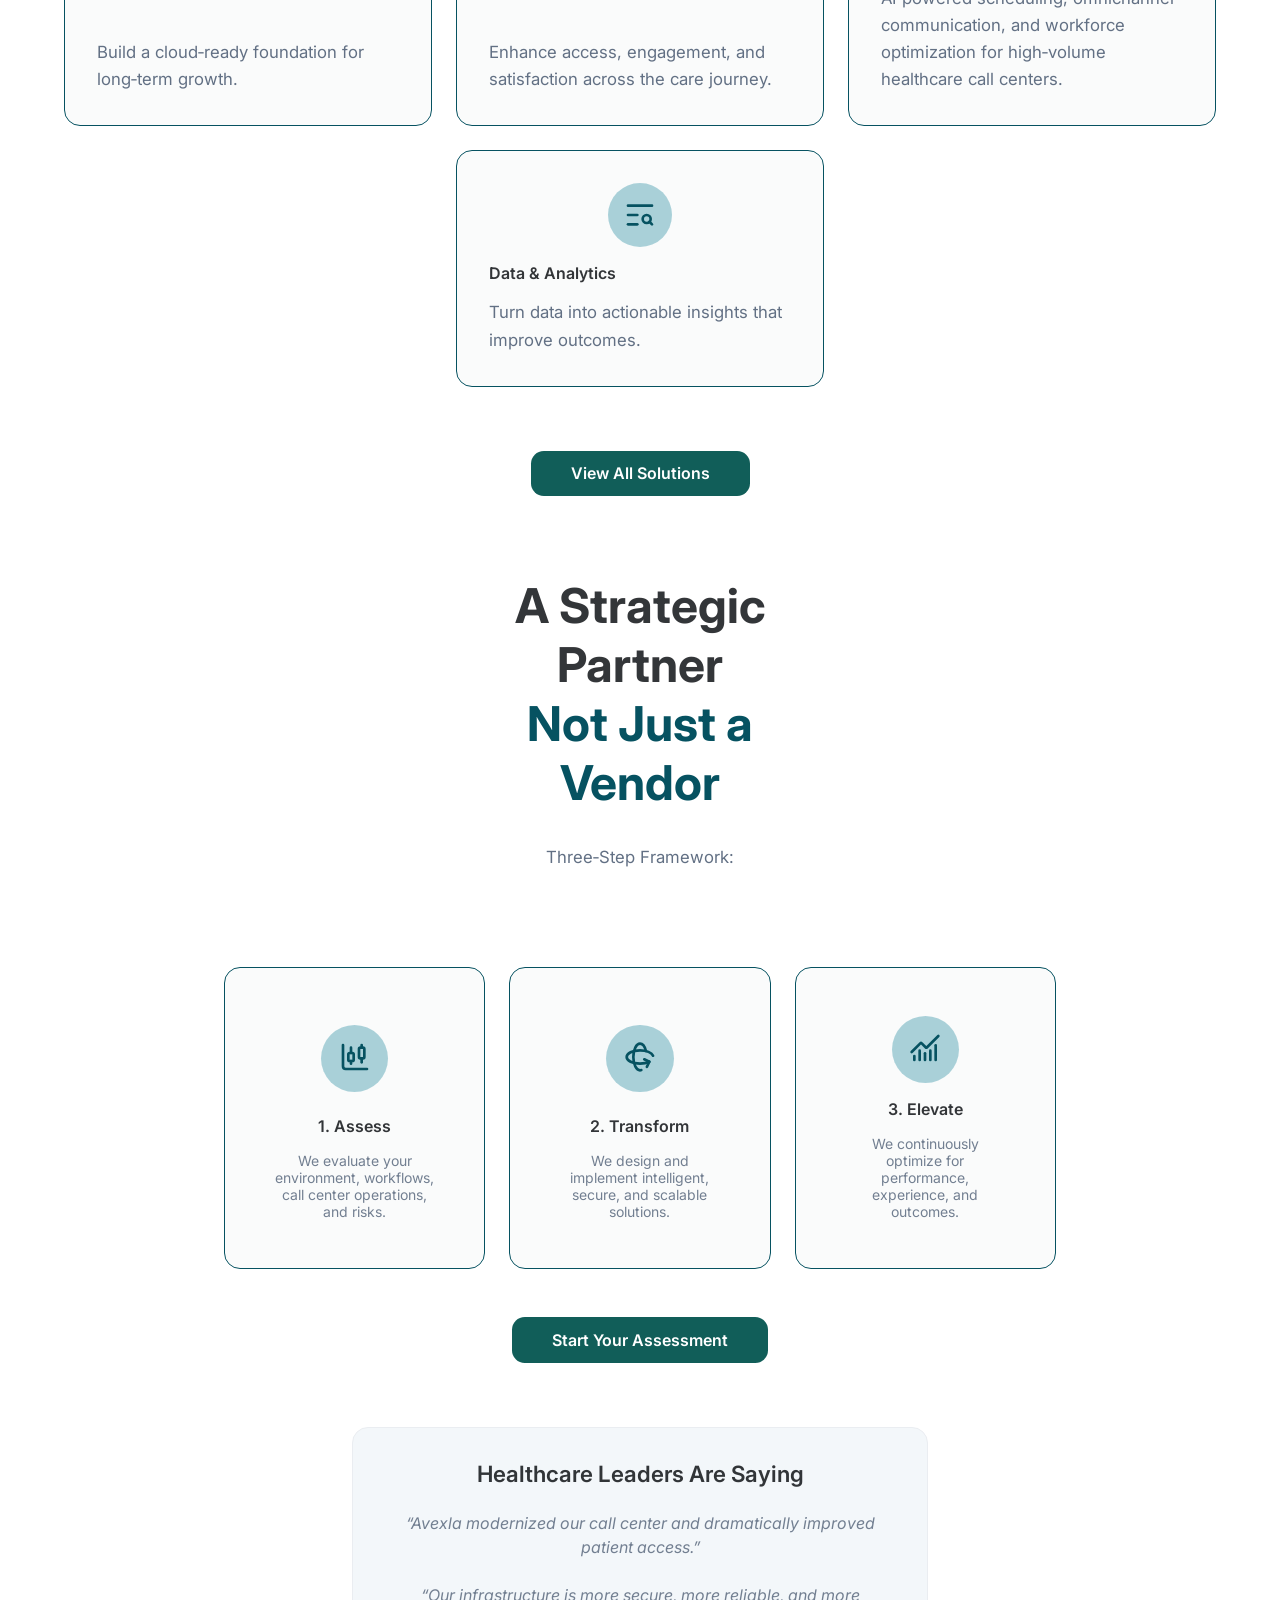
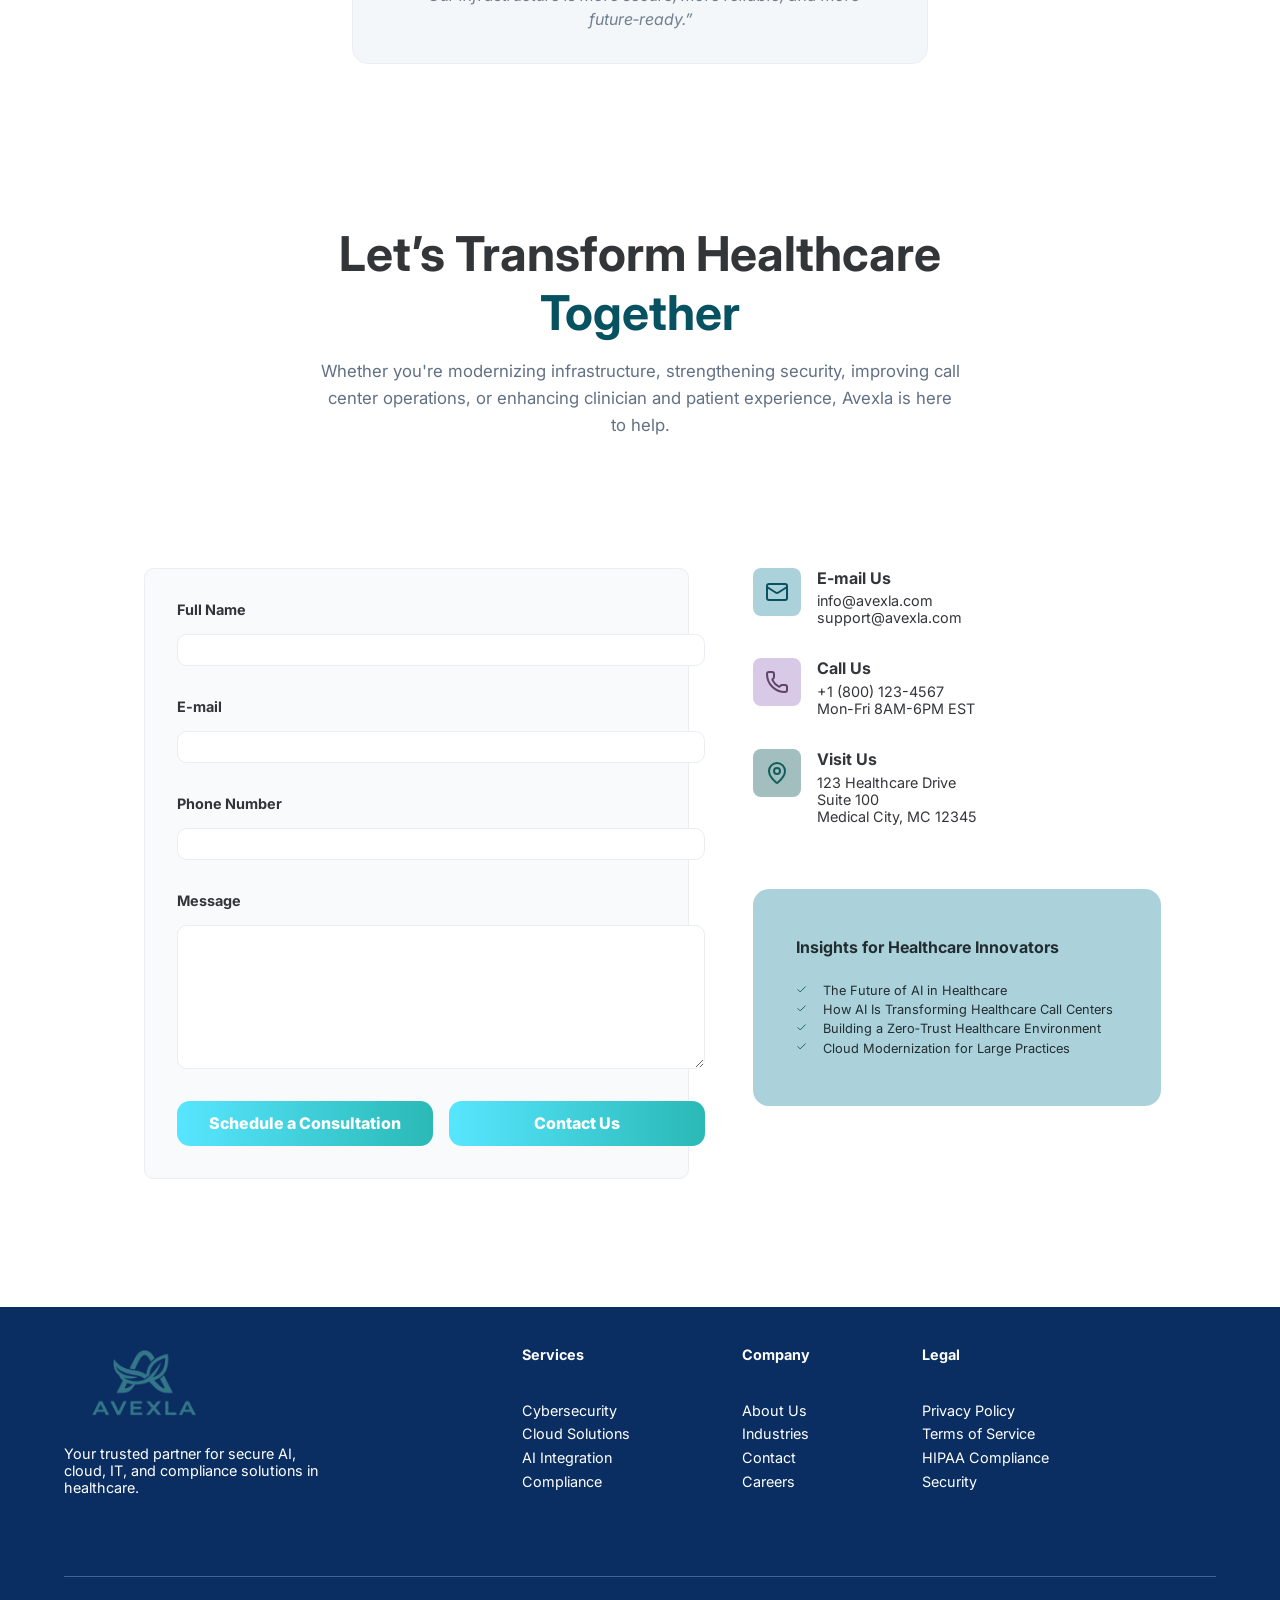
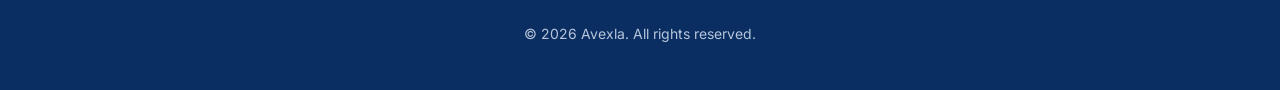
==== commit 2d26a816: "updating the avexla logo" ====
--- a/index.html
+++ b/index.html
@@ -12,8 +12,8 @@
 <body data-theme="light">
     <header>
         <div id="logo">
-            <a href="https://www.avexla.com"><img
-                    src="./assets/OneDrive_1_29-12-2025/ITSECURITYNOW_Logo_V2_Final_Teal Linear.png" width="350"
+            <a href="https://www.avexla.netlify.app"><img
+                    src="./assets/LOGO.png" width="150"
                     alt="AVEXLA LOGO"></a>
         </div>
 
@@ -563,7 +563,7 @@
         <div class="links">
             <div class="logo-area">
                 <img class="white-logo"
-                    src="./assets/OneDrive_1_29-12-2025/ITSECURITYNOW_Logo_V2_Final_White Linear.png" alt="ITSN Logo">
+                    src="./assets/LOGO.png" alt="ITSN Logo">
                 <p>Your trusted partner for secure AI, cloud, IT, and compliance solutions in healthcare.</p>
             </div>
             <ul class="links-list">
